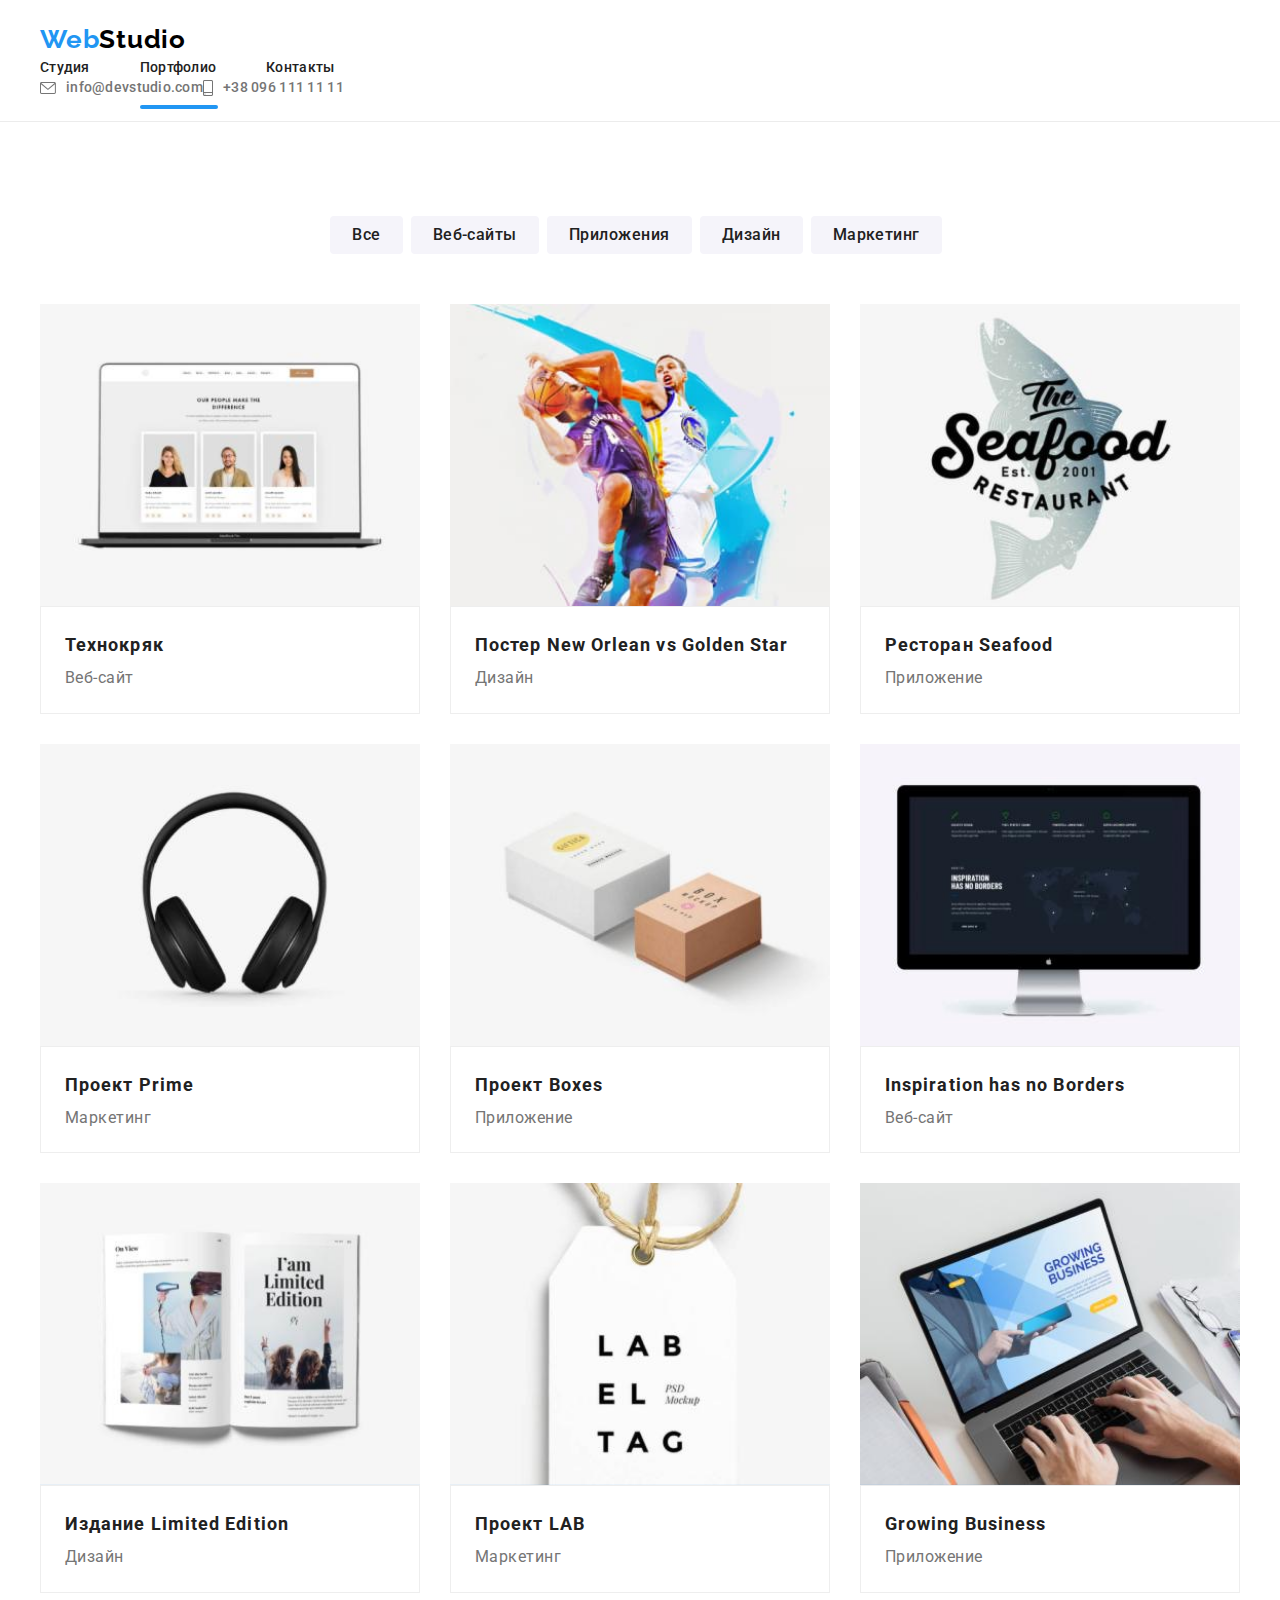
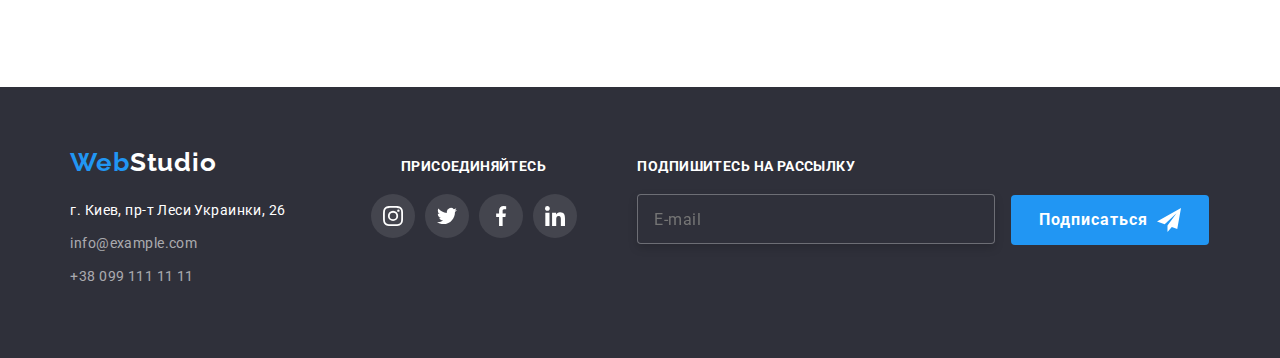
==== portfolio.html @ c69badcb "goit-markup-hw-08" ====
<!DOCTYPE html>
<html lang="ru">
  <head>
    <meta charset="UTF-8" />
    <meta http-equiv="X-UA-Compatible" content="IE=edge" />
    <meta name="viewport" content="width=device-width, initial-scale=1.0" />
    <title>Portfolio</title>
    <link rel="preconnect" href="https://fonts.gstatic.com" />
    <link
      href="https://fonts.googleapis.com/css2?family=Raleway:wght@700&family=Roboto:wght@400;500;700;900&display=swap"
      rel="stylesheet"
    />
    <link
      rel="stylesheet"
      href="https://cdnjs.cloudflare.com/ajax/libs/modern-normalize/1.0.0/modern-normalize.css"
    />
    <link rel="stylesheet" href="./css/main.min.css" />
  </head>

  <body>
    <header class="page-header">
      <div class="container">
        <a class="logo" href="./index.html">
          <span class="logo__up-left">Web</span
          ><span class="logo__up-right">Studio</span></a
        >

        <nav>
          <ul class="navigation">
            <li class="navigation__mode">
              <a class="navigation__link" href="./index.html">Студия</a>
            </li>
            <li class="navigation__mode">
              <a
                class="navigation__link navigation__portfolio"
                href="./portfolio.html"
                >Портфолио</a
              >
            </li>
            <li class="navigation__mode">
              <a class="navigation__link" href="">Контакты</a>
            </li>
          </ul>
        </nav>

        <ul class="contact">
          <li class="contact__email-up">
            <a class="contact__link-up" href="mailto:info@devstudio.com">
              <svg class="contact__email-icon">
                <use href="./images/symbol-defs.svg#email"></use>
              </svg>
              info@devstudio.com
            </a>
          </li>
          <li class="contact__tel-up">
            <a class="contact__link-up" href="tel:+380961111111"
              ><svg class="contact__smartphone-icon">
                <use href="./images/symbol-defs.svg#smartphone"></use>
              </svg>
              +38 096 111 11 11
            </a>
          </li>
        </ul>
      </div>
    </header>

    <main>
      <section class="portfolio">
        <div class="container">
          <h1 class="portfolio__invisible-title">Фильтры</h1>
          <ul class="portfolio__btn-list">
            <li>
              <button class="portfolio__cursor-btn" type="button">Все</button>
            </li>
            <li>
              <button class="portfolio__cursor-btn" type="button">
                Веб-сайты
              </button>
            </li>
            <li>
              <button class="portfolio__cursor-btn" type="button">
                Приложения
              </button>
            </li>
            <li>
              <button class="portfolio__cursor-btn" type="button">
                Дизайн
              </button>
            </li>
            <li>
              <button class="portfolio__cursor-btn" type="button">
                Маркетинг
              </button>
            </li>
          </ul>
          <h2 class="portfolio__invisible-title">Наши проекты</h2>
          <ul class="portfolio__projects-list">
            <li class="portfolio__card">
              <a class="portfolio__link" href="#">
                <div class="portfolio__overlay-card">
                  <img src="./images/img-8.jpg" alt="Веб-сайты" width="370" />
                  <div class="portfolio__text-overlay">
                    <p>
                      Технокряк это современная площадка распространения
                      коронавируса. Компании используют эту платформу для
                      цифрового шпионажа и атак на защищённые сервера
                      конкурентов.
                    </p>
                  </div>
                </div>
                <div class="portfolio__thumb-card">
                  <h4 class="portfolio__project-name">Технокряк</h4>
                  <p class="portfolio__project-type">Веб-сайт</p>
                </div>
              </a>
            </li>
            <li class="portfolio__card">
              <a class="portfolio__link" href="#">
                <div class="portfolio__overlay-card">
                  <img
                    src="./images/img-9.jpg"
                    alt="Постер New Orlean vs Golden Star"
                    width="370"
                  />
                  <div class="portfolio__text-overlay">
                    <p>
                      Технокряк это современная площадка распространения
                      коронавируса. Компании используют эту платформу для
                      цифрового шпионажа и атак на защищённые сервера
                      конкурентов.
                    </p>
                  </div>
                </div>
                <div class="portfolio__thumb-card">
                  <h4 class="portfolio__project-name">
                    Постер New Orlean vs Golden Star
                  </h4>
                  <p class="portfolio__project-type">Дизайн</p>
                </div>
              </a>
            </li>
            <li class="portfolio__card">
              <a class="portfolio__link" href="#">
                <div class="portfolio__overlay-card">
                  <img
                    src="./images/img-10.jpg"
                    alt="Логотип ресторана Seafood"
                    width="370"
                  />
                  <div class="portfolio__text-overlay">
                    <p>
                      Технокряк это современная площадка распространения
                      коронавируса. Компании используют эту платформу для
                      цифрового шпионажа и атак на защищённые сервера
                      конкурентов.
                    </p>
                  </div>
                </div>
                <div class="portfolio__thumb-card">
                  <h4 class="portfolio__project-name">Ресторан Seafood</h4>
                  <p class="portfolio__project-type">Приложение</p>
                </div>
              </a>
            </li>
            <li class="portfolio__card">
              <a class="portfolio__link" href="#">
                <div class="portfolio__overlay-card">
                  <img src="./images/img-11.jpg" alt="Наушники" width="370" />
                  <div class="portfolio__text-overlay">
                    <p>
                      Технокряк это современная площадка распространения
                      коронавируса. Компании используют эту платформу для
                      цифрового шпионажа и атак на защищённые сервера
                      конкурентов.
                    </p>
                  </div>
                </div>
                <div class="portfolio__thumb-card">
                  <h4 class="portfolio__project-name">Проект Prime</h4>
                  <p class="portfolio__project-type">Маркетинг</p>
                </div>
              </a>
            </li>
            <li class="portfolio__card">
              <a class="portfolio__link" href="#">
                <div class="portfolio__overlay-card">
                  <img src="./images/img-12.jpg" alt="Боксы" width="370" />
                  <div class="portfolio__text-overlay">
                    <p>
                      Технокряк это современная площадка распространения
                      коронавируса. Компании используют эту платформу для
                      цифрового шпионажа и атак на защищённые сервера
                      конкурентов.
                    </p>
                  </div>
                </div>
                <div class="portfolio__thumb-card">
                  <h4 class="portfolio__project-name">Проект Boxes</h4>
                  <p class="portfolio__project-type">Приложение</p>
                </div>
              </a>
            </li>
            <li class="portfolio__card">
              <a class="portfolio__link" href="#">
                <div class="portfolio__overlay-card">
                  <img src="./images/img-13.jpg" alt="Монитор" width="370" />
                  <div class="portfolio__text-overlay">
                    <p>
                      Технокряк это современная площадка распространения
                      коронавируса. Компании используют эту платформу для
                      цифрового шпионажа и атак на защищённые сервера
                      конкурентов.
                    </p>
                  </div>
                </div>
                <div class="portfolio__thumb-card">
                  <h4 class="portfolio__project-name">
                    Inspiration has no Borders
                  </h4>
                  <p class="portfolio__project-type">Веб-сайт</p>
                </div>
              </a>
            </li>
            <li class="portfolio__card">
              <a class="portfolio__link" href="#">
                <div class="portfolio__overlay-card">
                  <img src="./images/img-14.jpg" alt="Книга" width="370" />
                  <div class="portfolio__text-overlay">
                    <p>
                      Технокряк это современная площадка распространения
                      коронавируса. Компании используют эту платформу для
                      цифрового шпионажа и атак на защищённые сервера
                      конкурентов.
                    </p>
                  </div>
                </div>
                <div class="portfolio__thumb-card">
                  <h4 class="portfolio__project-name">
                    Издание Limited Edition
                  </h4>
                  <p class="portfolio__project-type">Дизайн</p>
                </div>
              </a>
            </li>
            <li class="portfolio__card">
              <a class="portfolio__link" href="#">
                <div class="portfolio__overlay-card">
                  <img src="./images/img-15.jpg" alt="Бирка" width="370" />
                  <div class="portfolio__text-overlay">
                    <p>
                      Технокряк это современная площадка распространения
                      коронавируса. Компании используют эту платформу для
                      цифрового шпионажа и атак на защищённые сервера
                      конкурентов.
                    </p>
                  </div>
                </div>
                <div class="portfolio__thumb-card">
                  <h4 class="portfolio__project-name">Проект LAB</h4>
                  <p class="portfolio__project-type">Маркетинг</p>
                </div>
              </a>
            </li>
            <li class="portfolio__card">
              <a class="portfolio__link" href="#">
                <div class="portfolio__overlay-card">
                  <img src="./images/img-16.jpg" alt="Ноутбук" width="370" />
                  <div class="portfolio__text-overlay">
                    <p>
                      Технокряк это современная площадка распространения
                      коронавируса. Компании используют эту платформу для
                      цифрового шпионажа и атак на защищённые сервера
                      конкурентов.
                    </p>
                  </div>
                </div>
                <div class="portfolio__thumb-card">
                  <h4 class="portfolio__project-name">Growing Business</h4>
                  <p class="portfolio__project-type">Приложение</p>
                </div>
              </a>
            </li>
          </ul>
        </div>
      </section>
    </main>

    <footer class="footer">
      <div class="container footer__container">
        <div class="footer-box">
          <a class="logo" href="./index.html"
            ><span class="logo__down-left">Web</span
            ><span class="logo__down-right">Studio</span></a
          >
          <address class="address">
            <a
              class="address__link"
              href="#"
              target="_blank"
              rel="noopener noreferer"
              >г. Киев, пр-т Леси Украинки, 26</a
            >
            <ul class="contact-footer">
              <li class="contact-footer__mode">
                <a class="contact-footer__link" href="mailto:info@example.com"
                  >info@example.com</a
                >
              </li>
              <li class="contact-footer__mode">
                <a class="contact-footer__link" href="tel:+380991111111"
                  >+38 099 111 11 11</a
                >
              </li>
            </ul>
          </address>
        </div>

        <div class="footer-social-block">
          <h3 class="footer-title">Присоединяйтесь</h3>
          <ul class="footer-social__list">
            <li class="footer-social__item">
              <a class="footer-social__link" href="#">
                <svg class="footer-social__icon" width="20" height="20">
                  <use href="./images/symbol-defs.svg#instagram"></use>
                </svg>
              </a>
            </li>
            <li class="footer-social__item">
              <a class="footer-social__link" href="#">
                <svg class="footer-social__icon" width="20" height="20">
                  <use href="./images/symbol-defs.svg#twitter"></use>
                </svg>
              </a>
            </li>
            <li class="footer-social__item">
              <a class="footer-social__link" href="#"
                ><svg class="footer-social__icon" width="20" height="20">
                  <use href="./images/symbol-defs.svg#facebook"></use>
                </svg>
              </a>
            </li>
            <li class="footer-social__item">
              <a class="footer-social__link" href="#"
                ><svg class="footer-social__icon" width="20" height="20">
                  <use href="./images/symbol-defs.svg#linkedin"></use>
                </svg>
              </a>
            </li>
          </ul>
        </div>

        <div class="footer-subscribe">
          <h3 class="footer-subscribe__title">Подпишитесь на рассылку</h3>
          <form class="footer-subscribe__form">
            <div class="footer-subscribe__box">
              <label for="mail">
                <input
                  class="footer-subscribe__input"
                  type="email"
                  name="mail"
                  id="mail"
                  placeholder="E-mail"
                  pattern="([A-z0-9_.-]{1,})@([A-z0-9_.-]{1,}).([A-z]{2,8})"
                  required
                  autocomplete="off"
                />
              </label>
              <button class="footer-btn-scb" type="submit">
                Подписаться
                <svg class="footer-icon-send" width="24" height="24">
                  <use href="./images/symbol-defs.svg#icon-send"></use>
                </svg>
              </button>
            </div>
          </form>
        </div>
      </div>
    </footer>

    <script src="./js/mobile-menu.js"></script>
  </body>
</html>
---- css/main.min.css ----
:root{--text-color-white: #ffffff;--main-text-color: #757575;--title-color: #212121;--accent-color: #2196f3;--logo-color: #000000;--btn-hover-color: #188ce8;--dark-bg-color: #2f303a;--light-bg-color: #f5f4fa;--modal-win-bg: rgba(0, 0, 0, 0.2);--modal-win-bg-cl: #ffffff;--main-font: "Roboto", sans-serif;--logo-font: "Raleway", sans-serif;--btn-sh-duration: 250ms;--btn-sh-function: cubic-bezier(0.4, 0, 0.2, 1);--modal-win-box-shadow: 0px 1px 3px rgba(0, 0, 0, 0.12),
    0px 1px 1px rgba(0, 0, 0, 0.14), 0px 2px 1px rgba(0, 0, 0, 0.2)}*,*::before,*::after{margin:0;padding:0}ul{list-style:none}a{text-decoration:none}img{display:block;width:100%;height:auto}body{font-family:var(--main-font);font-size:14px;line-height:1.71;letter-spacing:0.03em;color:var(--main-text-color)}.link{font-family:var(--main-font);font-weight:500;font-size:14px;line-height:1.14;letter-spacing:0.02em;color:var(--title-color);padding:32px 0;transition:var(--btn-sh-duration) var(--btn-sh-function)}.container{width:100%;padding-left:15px;padding-right:15px}@media screen and (min-width: 480px){.container{max-width:480px;margin-left:auto;margin-right:auto}}@media screen and (min-width: 768px){.container{max-width:768px;padding-left:15px;padding-right:15px}}@media screen and (min-width: 1200px){.container{max-width:1200px;padding-left:0;padding-right:0}}.page-header{padding:24px 0px 25px 0px;border-bottom:1px solid #ececec;position:relative;overflow:hidden}.page-header__container{display:flex;align-items:center}@media screen and (max-width: 1199.98px){.page-header__container{justify-content:space-between}}.mobile-menu{position:absolute;top:0;right:0;width:100%;height:100%;background-color:var(--modal-win-bg-cl);transform:translateX(100%);transition:transform var(--btn-sh-duration) var(--btn-sh-function)}@media screen and (min-width: 768px){.mobile-menu{display:none}}.mobile-menu.is-open{position:fixed;transform:translateX(0);transition:transform var(--btn-sh-duration) var(--btn-sh-function)}.logo{font-family:var(--logo-font);font-weight:bold;font-size:26px;line-height:1.19;letter-spacing:0.03em;text-decoration:none}@media screen and (min-width: 1200px){.logo{margin-right:93px}}.logo__up-left,.logo__down-left{color:var(--accent-color)}.logo__up-right{color:var(--logo-color)}.logo__down-right{color:var(--text-color-white)}.navigation{display:flex}.page__nav{display:none}@media screen and (min-width: 768px){.page__nav{display:block}}.navigation__link{font-family:var(--main-font);font-weight:500;font-size:14px;line-height:1.14;letter-spacing:0.02em;color:var(--title-color);padding:32px 0;transition:var(--btn-sh-duration) var(--btn-sh-function)}.navigation__link:hover,.navigation__link:focus{color:var(--accent-color)}.navigation__mode:not(:last-child){margin-right:50px}.navigation__sdudio::after{content:"";display:block;position:absolute;width:48px;height:4px;background:#2196f3;border-radius:2px;margin-top:25px;transition:var(--btn-sh-duration) var(--btn-sh-function)}.navigation__sdudio::after:hover::after,.navigation__sdudio::after:focus::after{opacity:0}.navigation__portfolio::after{content:"";display:block;position:absolute;width:78px;height:4px;background:#2196f3;border-radius:2px;margin-top:25px;transition:var(--btn-sh-duration) var(--btn-sh-function)}.navigation__portfolio::after:hover::after,.navigation__portfolio::after:focus::after{opacity:0}.navigation-mobil__btn{right:23px;top:22px;padding:0;background-color:transparent;border:none;cursor:pointer}@media screen and (min-width: 768px){.navigation-mobil__btn{display:none}}.mobile-menu__close-btn{position:absolute;right:23px;top:22px;padding:0;background-color:transparent;border:none;cursor:pointer}@media screen and (min-width: 768px){.mobile-menu__close-btn{display:none}}.contact{display:none}@media screen and (min-width: 768px){.contact{display:block}}@media screen and (min-width: 1200px){.contact{display:flex;margin-left:auto}}.contact__email-icon{width:16px;height:12px;fill:currentColor;margin-right:10px}.contact__smartphone-icon{width:10px;height:16px;fill:currentColor;margin-right:10px}@media screen and (min-width: 768px) and (max-width: 1199.98px){.contact__item-up:not(:last-child){margin-bottom:10px}}@media screen and (min-width: 1200px){.contact__item-up:not(:last-child){margin-right:30px}}.contact__link-up{display:flex;align-items:center}.contact__link-up{font-family:var(--main-font);font-weight:500;font-size:14px;line-height:1.14;letter-spacing:0.02em;color:var(--main-text);transition:var(--btn-sh-duration) var(--btn-sh-function)}.contact__link-up:hover,.contact__link-up:focus{color:var(--accent-color)}.address{font-style:normal;margin-top:20px}.address__link{font-family:var(--main-font);font-size:14px;line-height:1.71x;letter-spacing:0.03em;color:var(--text-color-white);transition:var(--btn-sh-duration) var(--btn-sh-function)}.address__link:hover,.address__link:focus{color:var(--accent-color)}.footer{padding-top:60px;padding-bottom:60px;background-color:var(--dark-bg-color)}@media screen and (max-width: 1199.98px){.footer-box{text-align:center}}@media screen and (max-width: 767.98px){.footer-box{margin-bottom:60px}}@media screen and (min-width: 768px){.footer__container{display:flex;flex-wrap:wrap;justify-content:space-around;align-items:baseline}}.contact-footer__mode{margin-top:9px}.contact-footer__link{font-family:var(--main-font);font-size:14px;line-height:1.71;letter-spacing:0.03em;color:rgba(255,255,255,0.6);margin-top:9px;transition:var(--btn-sh-duration) var(--btn-sh-function)}.contact-footer__link:hover,.contact-footer__link:focus{color:var(--accent-color)}.footer-title{font-weight:bold;font-size:14px;line-height:16px;letter-spacing:0.03em;text-transform:uppercase;color:var(--text-color-white);margin-bottom:20px}.footer-social__list{display:flex;justify-content:center}.footer-social__link{width:44px;height:44px;border-radius:50%;background-color:rgba(255,255,255,0.1);display:flex;align-items:center;justify-content:center;transition:var(--btn-sh-duration) var(--btn-sh-function)}.footer-social__link:hover,.footer-social__link:focus{background-color:var(--accent-color)}.footer-social__item:not(:last-child){margin-right:10px}.footer-social__icon{fill:currentColor;color:var(--text-color-white)}.footer-social-block{text-align:center;margin-bottom:60px}@media screen and (min-width: 767.98px){.footer-social-block{margin-bottom:60px}}.footer-subscribe__title{font-weight:bold;font-size:14px;line-height:16px;letter-spacing:0.03em;text-transform:uppercase;color:var(--text-color-white);margin-bottom:20px}.footer-subscribe__input{width:100%;height:50px;border:1px solid rgba(255,255,255,0.3);box-sizing:border-box;filter:drop-shadow(0px 4px 4px rgba(0,0,0,0.15));border-radius:4px;font-weight:normal;font-size:16px;line-height:1.25x;letter-spacing:0.03em;color:rgba(255,255,255,0.6);padding:15px 16px;background-color:#2f303a;transition:border var(--btn-sh-duration) var(--btn-sh-function)}.footer-subscribe__input:hover,.footer-subscribe__input:focus{border:1px solid var(--accent-color);cursor:pointer;outline:none}@media screen and (min-width: 768px){.footer-subscribe__input{width:450px;height:50px}}@media screen and (min-width: 1200px){.footer-subscribe__input{width:358px;height:50px;margin-right:12px}}.footer-btn-scb{font-weight:bold;font-size:16px;line-height:1.87;letter-spacing:0.06em;color:var(--text-color-white);display:inline-flex;align-items:center;padding:10px 28px;border:none;border-radius:4px;background-color:var(--accent-color);cursor:pointer;transition:background-color var(--btn-sh-duration) var(--btn-sh-function)}.footer-btn-scb:hover,.footer-btn-scb:focus{background-color:var(--btn-hover-color)}@media screen and (max-width: 1199.98px){.footer-btn-scb{margin-top:20px}}.footer-icon-send{margin-left:10px;width:24px;height:24px}@media screen and (max-width: 1199.98px){.footer-subscribe{text-align:center}}@media screen and (min-width: 767.98px) and (max-width: 1199.98px){.footer-subscribe{margin-top:60px}}@media screen and (min-width: 768px) and (max-width: 1199.98px){.footer-subscribe__box{width:360px;display:flex;flex-wrap:wrap;justify-content:center}}.backdrop{position:fixed;top:0;left:0;width:100%;height:1024px;background:rgba(0,0,0,0.2);opacity:1;transition:var(--btn-sh-duration) var(--btn-sh-function)}.is-hidden{opacity:0;visibility:hidden;pointer-events:none;transition:opacity var(--btn-sh-duration) var(--btn-sh-function),visibility var(--btn-sh-duration) var(--btn-sh-function)}.backdrop.is-hidden .modal{transform:translate(-50%, -50%) scale(0);transition:var(--btn-sh-duration) var(--btn-sh-function)}.modal{position:absolute;top:50%;left:50%;transform:translate(-50%, -50%);width:528px;background-color:var(--modal-win-bg-cl);box-shadow:var(--modal-win-box-shadow);border-radius:4px;transform:translate(-50%, -50%) scale(1);transition:var(--btn-sh-duration) var(--btn-sh-function);padding:40px 40px}.modal__btn-close{display:flex;justify-content:center;align-items:center;width:30px;height:30px;border:1px solid rgba(0,0,0,0.1);background:var(--modal-win-bg-cl);border-radius:50%;position:absolute;top:6px;right:6px}.modal__btn-close:hover,.modal__btn-close:focus,.modal__btn-close:active{cursor:pointer}.modal__close-icon{width:18px;height:18px;fill:#000;transition:fill var(--btn-sh-duration) var(--btn-sh-function)}.modal__btn-close:hover .modal__close-icon,.modal__btn-close:focus .modal__close-icon{fill:var(--accent-color)}.modal__title{color:#212121;font-weight:bold;font-size:20px;line-height:1.5;text-align:center;margin-bottom:12px}.modal-form{display:flex;flex-direction:column}.modal-form__element{display:flex;flex-direction:column;justify-content:center}.modal-form__element:hover input,.modal-form__element:focus input{outline:none;cursor:pointer;border:1px solid var(--accent-color);border-radius:4px}.modal-form__element:hover .modal-form__icon,.modal-form__element:focus-within .modal-form__icon{cursor:pointer;fill:var(--accent-color)}.modal-form__margin{margin-bottom:10px}.modal-form__label{font-size:12px;line-height:1.17;letter-spacing:0.01em;color:#757575;margin-bottom:4px}.modal-form__input-text{color:#000;font-size:14px;line-height:1.17px;letter-spacing:0.01em}.modal-form__name-block{position:relative}.modal-form__icon{position:absolute;width:18px;height:18px;margin-left:15px;fill:#212121;transition:fill var(--btn-sh-duration) var(--btn-sh-function)}.modal-form__padding-svg{padding:12px 0 12px 42px}.modal-form__input-border{border:1px solid rgba(33,33,33,0.2);border-radius:4px;transition:border var(--btn-sh-duration) var(--btn-sh-function)}.modal-form__input-height{height:40px}.modal-form__textarea{border:1px solid rgba(33,33,33,0.2);resize:none;height:120px;padding:12px 16px;font-size:12px;line-height:1.67;letter-spacing:0.01em;border-radius:4px;transition:border var(--btn-sh-duration) var(--btn-sh-function)}.modal-form__textarea::placeholder{color:rgba(117,117,117,0.5)}.modal-form__margin-comment{margin-bottom:20px}.modal-form__checkbox{display:inline-flex;align-items:center;margin-left:auto;margin-right:auto;margin-bottom:30px}.modal-form__checkbox-label{display:flex;align-items:center;font-size:14px;line-height:24px;color:var(--main-text-color)}.modal-form__checkbox-label::before{content:"";display:inline-block;width:16px;height:15px;margin-right:7px;border:2px solid #212121}.modal-form__checkbox-label:hover,.modal-form__checkbox-label:focus{cursor:pointer}.modal-form__visually-hidden{position:absolute;visibility:hidden}.modal-form__check-box-condition:checked+.modal-form__checkbox-label::before{background-image:url(../images/icon-check.svg);background-color:var(--accent-color);background-repeat:no-repeat;background-position:center;background-size:contain;border:2px solid rgba(33,33,33,0);background-origin:border-box;border-radius:2px}.modal-form__policy{color:var(--accent-color);text-decoration-line:underline}.modal-form__input-point:hover,.modal-form__input-point:focus{outline:none;cursor:pointer;border:1px solid var(--accent-color);border-radius:4px}.modal-form__button-send{background-color:var(--accent-color);color:var(--text-color-white);font-size:16px;line-height:1.88;text-align:center;letter-spacing:0.06em;border:none;margin-left:auto;margin-right:auto;cursor:pointer;padding:10px 56px;border-radius:4px;box-shadow:0px 4px 4px rgba(0,0,0,0.15);transition:background-color var(--btn-sh-duration) var(--btn-sh-function)}.modal-form__button-send:hover,.modal-form__button-send:focus{background-color:var(--btn-hover-color)}.hero{background-color:#c4c4c4;background-image:linear-gradient(to top, rgba(47,48,58,0.4), rgba(47,48,58,0.4)),url(../images/img-hero.jpg);background-size:480px 400px;margin-left:auto;margin-right:auto;padding-top:118px;padding-bottom:118px}@media screen and (min-width: 768px){.hero{display:flex;justify-content:center;align-items:center;background-size:768px 400px;margin-left:auto;margin-right:auto;padding-top:118px;padding-bottom:118px}}@media screen and (min-width: 1200px){.hero{display:flex;justify-content:center;align-items:center;max-width:1600px;background-size:1600px 600px;margin-left:auto;margin-right:auto;padding-top:200px;padding-bottom:200px}}.hero__title{font-family:var(--main-font);font-weight:900;font-size:26px;max-width:360px;line-height:1.62;text-align:center;letter-spacing:0.06em;text-transform:uppercase;color:var(--text-color-white);margin:auto}@media screen and (min-width: 1200px){.hero__title{font-size:44px;max-width:696px;line-height:1.36}}.hero__btn{display:flex;font-family:var(--main-font);font-weight:bold;font-size:16px;line-height:1.87;letter-spacing:0.06em;text-align:center;align-items:center;cursor:pointer;background:var(--accent-color);color:var(--text-color-white);border:none;border-radius:4px;margin:auto;padding:10px 32px;margin-top:30px;transition:var(--btn-sh-duration) var(--btn-sh-function)}.hero__btn:hover,.hero__btn:focus{background-color:var(--btn-hover-color)}@media screen and (max-width: 1199.98px){.advantages{padding:60px 0}}@media screen and (min-width: 1200px){.advantages{margin:94px 0px 0px 0px}}.advantages__list{margin:-15px;margin:auto}@media screen and (min-width: 768px){.advantages__list{display:flex;flex-wrap:wrap;justify-content:center;margin:-15px}}.item{text-align:center}@media screen and (max-width: 767.98px){.item:not(:last-child){margin-bottom:30px}}@media screen and (min-width: 768px) and (max-width: 1199.98px){.item{flex-basis:calc((100% - 2 * 30px) / 2);width:354px;margin:15px}}@media screen and (min-width: 1200px){.item{flex-basis:calc((100% - 4 * 30px) / 4);width:270px}.item:not(:last-child){margin-right:30px}}.advantages__icon{display:flex;align-items:center;justify-content:center;height:120px;background-color:var(--light-bg-color);border-radius:4px;margin-bottom:30px}.advantages__title{font-family:var(--main-font);font-weight:bold;font-size:14px;line-height:1.14;letter-spacing:0.03em;text-transform:uppercase;color:var(--title-color);margin-bottom:10px}@media screen and (max-width: 767.98px){.advantages__title{text-align:center}}@media screen and (min-width: 768px){.advantages__title{text-align:left}}.advantages__text{font-family:var(--main-font);font-size:14px;line-height:1.71;letter-spacing:0.03em;color:var(--main-text-color);text-align:left}@media screen and (max-width: 1199.98px){.experience{display:none}}@media screen and (min-width: 1200px){.experience{margin:94px 0}}.experience__title{font-family:var(--main-font);font-weight:bold;font-size:36px;line-height:1.16;text-align:center;letter-spacing:0.03em;color:var(--title-color);margin-bottom:50px}.experience__list{display:flex;margin-left:auto;justify-content:center;flex-wrap:wrap}.experience__item{margin-bottom:0}.experience__item:not(:first-child){margin-left:0}.experience__item:not(:last-child){margin-right:30px}.experience__thumb{position:relative}.experience__name{position:absolute;display:flex;align-items:center;justify-content:center;bottom:0;font-weight:bold;font-size:14px;line-height:1.14;text-align:center;letter-spacing:0.03em;text-transform:uppercase;color:var(--text-color-white);background:rgba(47,48,58,0.8);width:370px;height:70px}.team__box{margin:-15px}@media screen and (min-width: 768px){.team__box{display:flex;flex-wrap:wrap}}.team{background-color:var(--light-bg-color);padding-top:94px;padding-bottom:94px}.team__title{font-family:var(--main-font);font-weight:bold;font-size:36px;line-height:1.16;text-align:center;letter-spacing:0.03em;color:var(--title-color);margin-bottom:50px}.team__card{text-align:center;margin:15px}@media screen and (min-width: 480px) and (max-width: 767.98px){.team__card:not(:last-child){margin-bottom:30px}}@media screen and (min-width: 768px) and (max-width: 1199.98px){.team__card{flex-basis:calc((100% - 2 * 30px) / 2);margin:15px}}@media screen and (min-width: 1200px){.team__card{flex-basis:calc((100% - 4 * 30px) / 4);margin:15px}}.team__name{font-family:var(--main-font);font-weight:500;font-size:16px;line-height:1.18;text-align:center;letter-spacing:0.03em;color:var(--title-color);margin-bottom:10px}.team__job{font-family:var(--main-font);font-size:16px;line-height:1.18;text-align:center;letter-spacing:0.03em;color:var(--main-text-color);margin-bottom:16px}.team__thumb{padding:30px 0px 30px 0px;background-color:var(--modal-win-bg-cl);border-radius:0 0 4px 4px;box-shadow:var(--modal-win-box-shadow)}.team__social{display:flex;align-items:center;justify-content:center}.team-social__list{display:flex}.team-social__link{width:44px;height:44px;border-radius:50%;color:#afb1b8;display:flex;align-items:center;justify-content:center;transition:var(--btn-sh-duration) var(--btn-sh-function)}.team-social__link:hover,.team-social__link:focus{background-color:var(--accent-color);color:var(--text-color-white)}.team-social__item:not(:last-child){margin-right:10px}.team-social__icon{fill:currentColor}.clients{padding:94px 0px}.clients__title{font-family:var(--main-font);font-weight:bold;font-size:36px;line-height:1.16;text-align:center;letter-spacing:0.03em;color:var(--title-color);margin-bottom:50px}.client__icon-size{fill:currentColor}.clients__list{display:flex;flex-wrap:wrap;justify-content:center}.clients__item{width:170px}.clients__list .clients__item:not(:first-child){margin-left:0px}.clients__list .clients__item:not(:last-child){margin-right:30px}.clients__link{display:flex;align-items:center;justify-content:center;width:100%;height:92px;border-radius:4px;border:1px solid #afb1b8;color:#afb1b8;transition:var(--btn-sh-duration) var(--btn-sh-function)}.clients__link:hover,.clients__link:focus{color:var(--accent-color);border-color:var(--accent-color)}.portfolio{padding:94px 0}.portfolio__invisible-title{display:none}.portfolio__btn-list{display:flex;margin-left:auto;justify-content:center;flex-wrap:wrap;margin-bottom:50px}.portfolio__cursor-btn{display:flex;font-family:var(--main-font);font-weight:500;font-size:16px;line-height:1.62;letter-spacing:0.03em;color:var(--title-color);cursor:pointer;border:none;border-radius:4px;margin:auto;padding:6px 22px;margin-right:8px;background:#f5f4fa;transition:var(--btn-sh-duration) var(--btn-sh-function)}.portfolio__cursor-btn:hover,.portfolio__cursor-btn:focus{background:var(--accent-color);color:var(--text-color-white);box-shadow:0px 3px 1px rgba(0,0,0,0.1),0px 1px 2px rgba(0,0,0,0.08),0px 2px 2px rgba(0,0,0,0.12)}.portfolio__projects-list{display:flex;flex-wrap:wrap;margin:-15px}.portfolio__card{flex-basis:calc(100% / 3 - 30px);margin:15px}.portfolio__project-name{font-family:var(--main-font);font-weight:bold;font-size:18px;line-height:2;letter-spacing:0.06em;color:var(--title-color)}.portfolio__project-type{font-family:var(--main-font);font-size:16px;line-height:1.87;letter-spacing:0.03em;color:var(--main-text-color)}.portfolio__link{display:block}.portfolio__link:hover,.portfolio__link:focus{box-shadow:var(--modal-win-box-shadow)}.portfolio__overlay-card{overflow:hidden;position:relative}.portfolio__text-overlay{position:absolute;top:0;left:0;width:100%;height:100%;font-weight:normal;font-size:18px;line-height:1.56;letter-spacing:0.03em;color:var(--text-color-white);background:rgba(33,150,243,0.9);transform:translateY(100%);transition:var(--btn-sh-duration) var(--btn-sh-function);overflow:hidden;padding:63px 24px}.portfolio__link:hover .portfolio__text-overlay{transform:translateY(0)}.portfolio__thumb-card{background:var(--modal-win-bg-cl);border:1px solid #eeeeee;padding:20px 24px}
/*# sourceMappingURL=main.min.css.map */
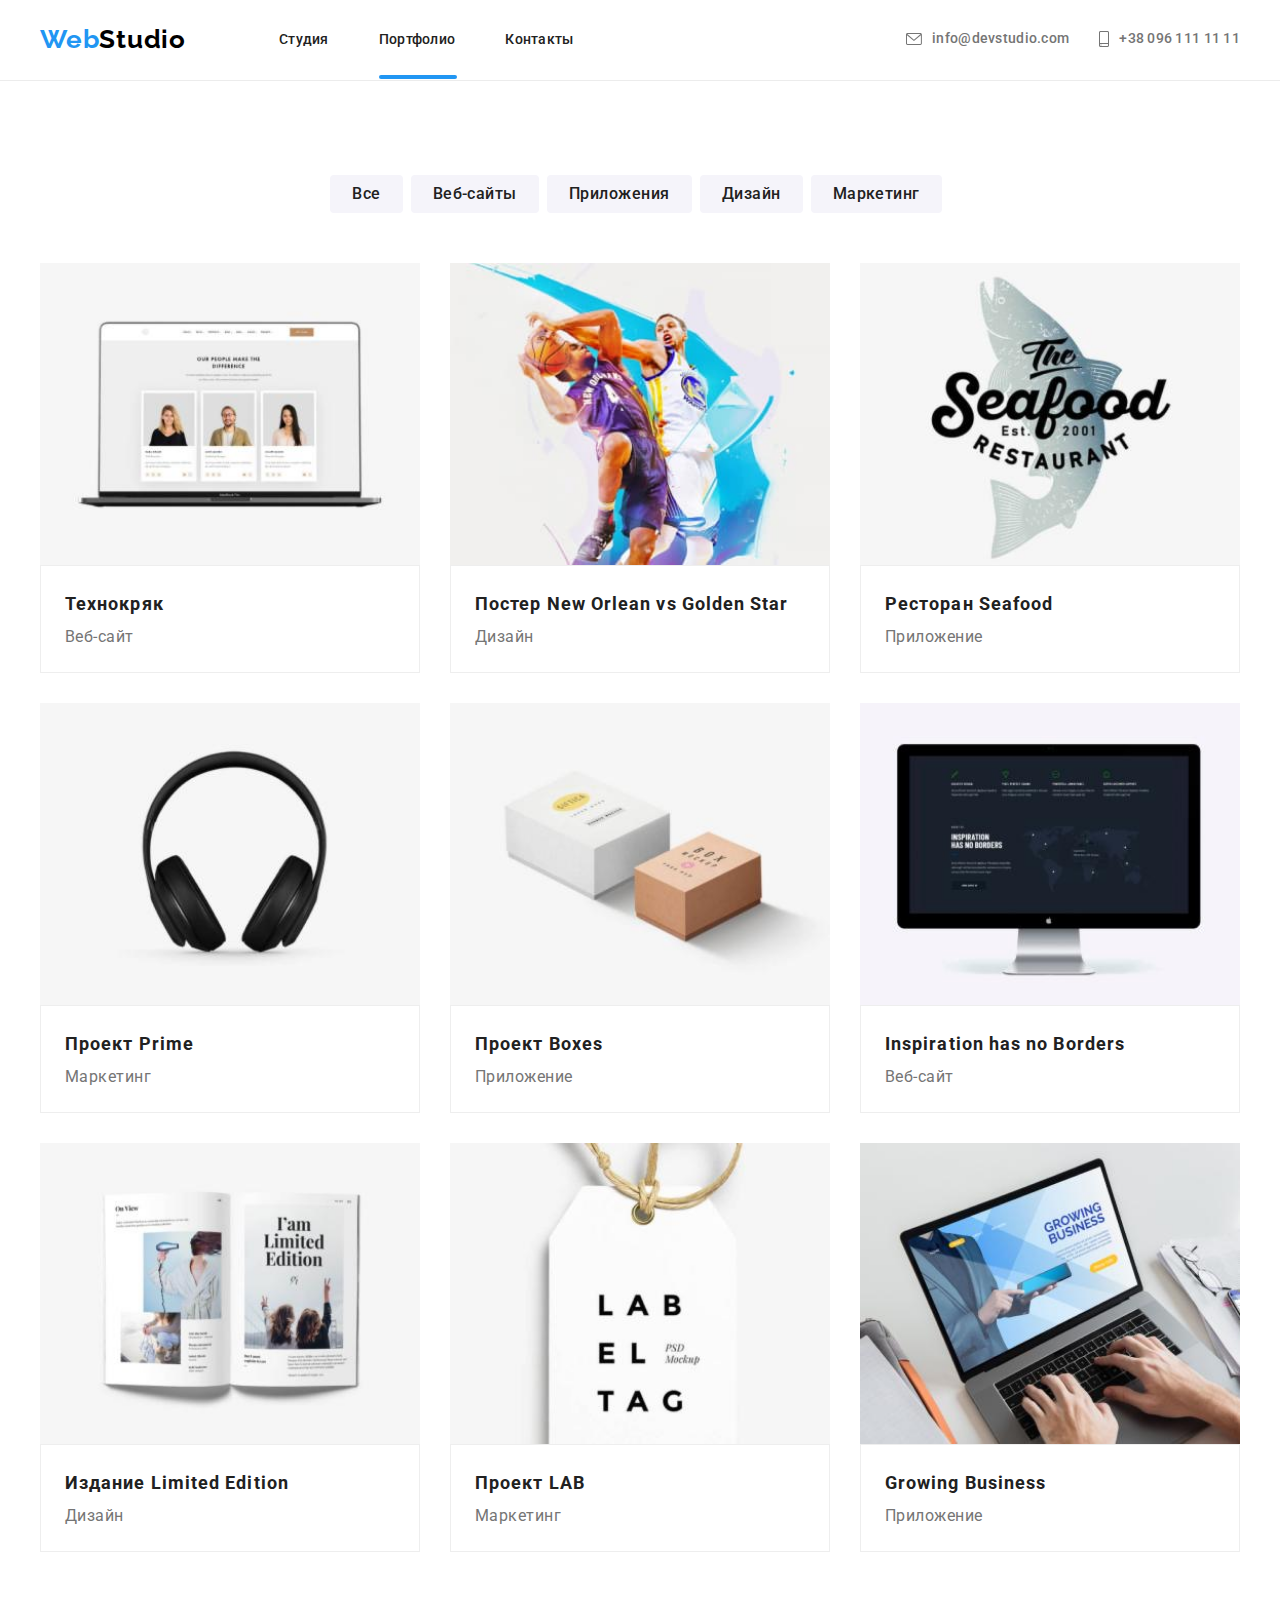
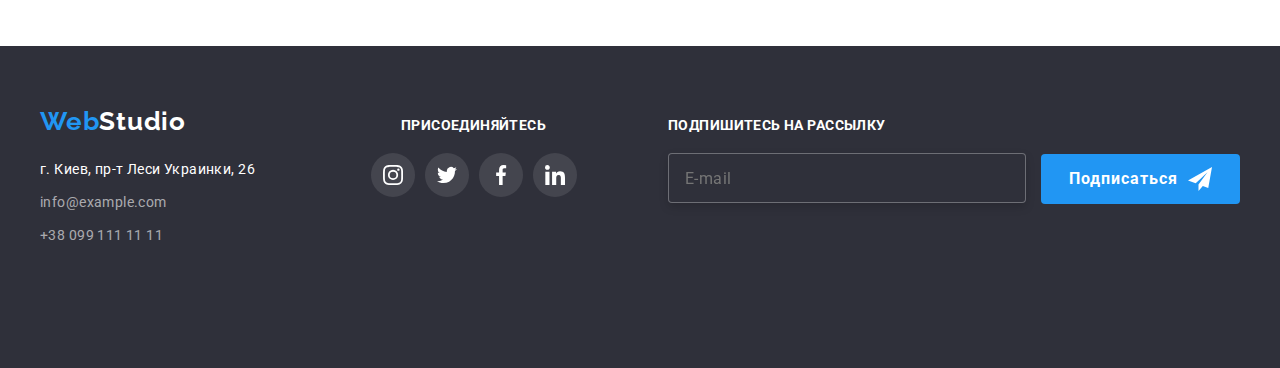
==== commit e2007f91: "goit-markup-hw-08" ====
--- a/portfolio.html
+++ b/portfolio.html
@@ -19,13 +19,13 @@
 
   <body>
     <header class="page-header">
-      <div class="container">
+      <div class="container page-header__container">
         <a class="logo" href="./index.html">
           <span class="logo__up-left">Web</span
           ><span class="logo__up-right">Studio</span></a
         >
 
-        <nav>
+        <nav class="page__nav">
           <ul class="navigation">
             <li class="navigation__mode">
               <a class="navigation__link" href="./index.html">Студия</a>
@@ -44,7 +44,7 @@
         </nav>
 
         <ul class="contact">
-          <li class="contact__email-up">
+          <li class="contact__item-up">
             <a class="contact__link-up" href="mailto:info@devstudio.com">
               <svg class="contact__email-icon">
                 <use href="./images/symbol-defs.svg#email"></use>
@@ -52,13 +52,75 @@
               info@devstudio.com
             </a>
           </li>
-          <li class="contact__tel-up">
+          <li class="contact__item-up">
             <a class="contact__link-up" href="tel:+380961111111"
               ><svg class="contact__smartphone-icon">
                 <use href="./images/symbol-defs.svg#smartphone"></use>
               </svg>
               +38 096 111 11 11
             </a>
+          </li>
+        </ul>
+        <button class="navigation-mobil__btn" data-menu-button>
+          <svg width="24" height="16">
+            <use href="./images/svg-sprite.svg#menu"></use>
+          </svg>
+        </button>
+      </div>
+      <div class="mobile-menu" data-menu>
+        <button type="button" class="mobile-menu__close-btn" data-menu-close>
+          <svg class="mobile-menu__icon-cross" width="20" height="20">
+            <use href="./images/symbol-defs.svg#cross"></use>
+          </svg>
+        </button>
+        <ul class="mobile-menu__nav list">
+          <li class="mobile-menu__item">
+            <a href="./index.html" class="mobile-menu__link link active-page"
+              >Студия</a
+            >
+          </li>
+          <li class="mobile-menu__item">
+            <a href="./portfolio.html" class="mobile-menu__link link"
+              >Портфолио</a
+            >
+          </li>
+          <li class="mobile-menu__item">
+            <a href="" class="mobile-menu__link link">Контакты</a>
+          </li>
+        </ul>
+
+        <ul class="mobile-menu__contacts list">
+          <li class="mobile-menu__item">
+            <a
+              href="tel:+380961111111"
+              class="
+                mobile-menu__link-contact mobile-menu__link-contact--bigger
+                link
+              "
+              >+38 096 111 11 11</a
+            >
+          </li>
+          <li class="mobile-menu__item">
+            <a
+              href="mailto:info@devstudio.com"
+              class="mobile-menu__link-contact link"
+              >info@devstudio.com</a
+            >
+          </li>
+        </ul>
+
+        <ul class="mobile-menu__social list">
+          <li class="mobile-menu__item-soc">
+            <a href="" class="mobile-menu__social-link link">Instagram</a>
+          </li>
+          <li class="mobile-menu__item-soc">
+            <a href="" class="mobile-menu__social-link link">Twitter</a>
+          </li>
+          <li class="mobile-menu__item-soc">
+            <a href="" class="mobile-menu__social-link link">Facebook</a>
+          </li>
+          <li class="mobile-menu__item-soc">
+            <a href="" class="mobile-menu__social-link link">LinkedIn</a>
           </li>
         </ul>
       </div>
--- a/css/main.min.css
+++ b/css/main.min.css
@@ -1,3 +1,3 @@
 :root{--text-color-white: #ffffff;--main-text-color: #757575;--title-color: #212121;--accent-color: #2196f3;--logo-color: #000000;--btn-hover-color: #188ce8;--dark-bg-color: #2f303a;--light-bg-color: #f5f4fa;--modal-win-bg: rgba(0, 0, 0, 0.2);--modal-win-bg-cl: #ffffff;--main-font: "Roboto", sans-serif;--logo-font: "Raleway", sans-serif;--btn-sh-duration: 250ms;--btn-sh-function: cubic-bezier(0.4, 0, 0.2, 1);--modal-win-box-shadow: 0px 1px 3px rgba(0, 0, 0, 0.12),
-    0px 1px 1px rgba(0, 0, 0, 0.14), 0px 2px 1px rgba(0, 0, 0, 0.2)}*,*::before,*::after{margin:0;padding:0}ul{list-style:none}a{text-decoration:none}img{display:block;width:100%;height:auto}body{font-family:var(--main-font);font-size:14px;line-height:1.71;letter-spacing:0.03em;color:var(--main-text-color)}.link{font-family:var(--main-font);font-weight:500;font-size:14px;line-height:1.14;letter-spacing:0.02em;color:var(--title-color);padding:32px 0;transition:var(--btn-sh-duration) var(--btn-sh-function)}.container{width:100%;padding-left:15px;padding-right:15px}@media screen and (min-width: 480px){.container{max-width:480px;margin-left:auto;margin-right:auto}}@media screen and (min-width: 768px){.container{max-width:768px;padding-left:15px;padding-right:15px}}@media screen and (min-width: 1200px){.container{max-width:1200px;padding-left:0;padding-right:0}}.page-header{padding:24px 0px 25px 0px;border-bottom:1px solid #ececec;position:relative;overflow:hidden}.page-header__container{display:flex;align-items:center}@media screen and (max-width: 1199.98px){.page-header__container{justify-content:space-between}}.mobile-menu{position:absolute;top:0;right:0;width:100%;height:100%;background-color:var(--modal-win-bg-cl);transform:translateX(100%);transition:transform var(--btn-sh-duration) var(--btn-sh-function)}@media screen and (min-width: 768px){.mobile-menu{display:none}}.mobile-menu.is-open{position:fixed;transform:translateX(0);transition:transform var(--btn-sh-duration) var(--btn-sh-function)}.logo{font-family:var(--logo-font);font-weight:bold;font-size:26px;line-height:1.19;letter-spacing:0.03em;text-decoration:none}@media screen and (min-width: 1200px){.logo{margin-right:93px}}.logo__up-left,.logo__down-left{color:var(--accent-color)}.logo__up-right{color:var(--logo-color)}.logo__down-right{color:var(--text-color-white)}.navigation{display:flex}.page__nav{display:none}@media screen and (min-width: 768px){.page__nav{display:block}}.navigation__link{font-family:var(--main-font);font-weight:500;font-size:14px;line-height:1.14;letter-spacing:0.02em;color:var(--title-color);padding:32px 0;transition:var(--btn-sh-duration) var(--btn-sh-function)}.navigation__link:hover,.navigation__link:focus{color:var(--accent-color)}.navigation__mode:not(:last-child){margin-right:50px}.navigation__sdudio::after{content:"";display:block;position:absolute;width:48px;height:4px;background:#2196f3;border-radius:2px;margin-top:25px;transition:var(--btn-sh-duration) var(--btn-sh-function)}.navigation__sdudio::after:hover::after,.navigation__sdudio::after:focus::after{opacity:0}.navigation__portfolio::after{content:"";display:block;position:absolute;width:78px;height:4px;background:#2196f3;border-radius:2px;margin-top:25px;transition:var(--btn-sh-duration) var(--btn-sh-function)}.navigation__portfolio::after:hover::after,.navigation__portfolio::after:focus::after{opacity:0}.navigation-mobil__btn{right:23px;top:22px;padding:0;background-color:transparent;border:none;cursor:pointer}@media screen and (min-width: 768px){.navigation-mobil__btn{display:none}}.mobile-menu__close-btn{position:absolute;right:23px;top:22px;padding:0;background-color:transparent;border:none;cursor:pointer}@media screen and (min-width: 768px){.mobile-menu__close-btn{display:none}}.contact{display:none}@media screen and (min-width: 768px){.contact{display:block}}@media screen and (min-width: 1200px){.contact{display:flex;margin-left:auto}}.contact__email-icon{width:16px;height:12px;fill:currentColor;margin-right:10px}.contact__smartphone-icon{width:10px;height:16px;fill:currentColor;margin-right:10px}@media screen and (min-width: 768px) and (max-width: 1199.98px){.contact__item-up:not(:last-child){margin-bottom:10px}}@media screen and (min-width: 1200px){.contact__item-up:not(:last-child){margin-right:30px}}.contact__link-up{display:flex;align-items:center}.contact__link-up{font-family:var(--main-font);font-weight:500;font-size:14px;line-height:1.14;letter-spacing:0.02em;color:var(--main-text);transition:var(--btn-sh-duration) var(--btn-sh-function)}.contact__link-up:hover,.contact__link-up:focus{color:var(--accent-color)}.address{font-style:normal;margin-top:20px}.address__link{font-family:var(--main-font);font-size:14px;line-height:1.71x;letter-spacing:0.03em;color:var(--text-color-white);transition:var(--btn-sh-duration) var(--btn-sh-function)}.address__link:hover,.address__link:focus{color:var(--accent-color)}.footer{padding-top:60px;padding-bottom:60px;background-color:var(--dark-bg-color)}@media screen and (max-width: 1199.98px){.footer-box{text-align:center}}@media screen and (max-width: 767.98px){.footer-box{margin-bottom:60px}}@media screen and (min-width: 768px){.footer__container{display:flex;flex-wrap:wrap;justify-content:space-around;align-items:baseline}}.contact-footer__mode{margin-top:9px}.contact-footer__link{font-family:var(--main-font);font-size:14px;line-height:1.71;letter-spacing:0.03em;color:rgba(255,255,255,0.6);margin-top:9px;transition:var(--btn-sh-duration) var(--btn-sh-function)}.contact-footer__link:hover,.contact-footer__link:focus{color:var(--accent-color)}.footer-title{font-weight:bold;font-size:14px;line-height:16px;letter-spacing:0.03em;text-transform:uppercase;color:var(--text-color-white);margin-bottom:20px}.footer-social__list{display:flex;justify-content:center}.footer-social__link{width:44px;height:44px;border-radius:50%;background-color:rgba(255,255,255,0.1);display:flex;align-items:center;justify-content:center;transition:var(--btn-sh-duration) var(--btn-sh-function)}.footer-social__link:hover,.footer-social__link:focus{background-color:var(--accent-color)}.footer-social__item:not(:last-child){margin-right:10px}.footer-social__icon{fill:currentColor;color:var(--text-color-white)}.footer-social-block{text-align:center;margin-bottom:60px}@media screen and (min-width: 767.98px){.footer-social-block{margin-bottom:60px}}.footer-subscribe__title{font-weight:bold;font-size:14px;line-height:16px;letter-spacing:0.03em;text-transform:uppercase;color:var(--text-color-white);margin-bottom:20px}.footer-subscribe__input{width:100%;height:50px;border:1px solid rgba(255,255,255,0.3);box-sizing:border-box;filter:drop-shadow(0px 4px 4px rgba(0,0,0,0.15));border-radius:4px;font-weight:normal;font-size:16px;line-height:1.25x;letter-spacing:0.03em;color:rgba(255,255,255,0.6);padding:15px 16px;background-color:#2f303a;transition:border var(--btn-sh-duration) var(--btn-sh-function)}.footer-subscribe__input:hover,.footer-subscribe__input:focus{border:1px solid var(--accent-color);cursor:pointer;outline:none}@media screen and (min-width: 768px){.footer-subscribe__input{width:450px;height:50px}}@media screen and (min-width: 1200px){.footer-subscribe__input{width:358px;height:50px;margin-right:12px}}.footer-btn-scb{font-weight:bold;font-size:16px;line-height:1.87;letter-spacing:0.06em;color:var(--text-color-white);display:inline-flex;align-items:center;padding:10px 28px;border:none;border-radius:4px;background-color:var(--accent-color);cursor:pointer;transition:background-color var(--btn-sh-duration) var(--btn-sh-function)}.footer-btn-scb:hover,.footer-btn-scb:focus{background-color:var(--btn-hover-color)}@media screen and (max-width: 1199.98px){.footer-btn-scb{margin-top:20px}}.footer-icon-send{margin-left:10px;width:24px;height:24px}@media screen and (max-width: 1199.98px){.footer-subscribe{text-align:center}}@media screen and (min-width: 767.98px) and (max-width: 1199.98px){.footer-subscribe{margin-top:60px}}@media screen and (min-width: 768px) and (max-width: 1199.98px){.footer-subscribe__box{width:360px;display:flex;flex-wrap:wrap;justify-content:center}}.backdrop{position:fixed;top:0;left:0;width:100%;height:1024px;background:rgba(0,0,0,0.2);opacity:1;transition:var(--btn-sh-duration) var(--btn-sh-function)}.is-hidden{opacity:0;visibility:hidden;pointer-events:none;transition:opacity var(--btn-sh-duration) var(--btn-sh-function),visibility var(--btn-sh-duration) var(--btn-sh-function)}.backdrop.is-hidden .modal{transform:translate(-50%, -50%) scale(0);transition:var(--btn-sh-duration) var(--btn-sh-function)}.modal{position:absolute;top:50%;left:50%;transform:translate(-50%, -50%);width:528px;background-color:var(--modal-win-bg-cl);box-shadow:var(--modal-win-box-shadow);border-radius:4px;transform:translate(-50%, -50%) scale(1);transition:var(--btn-sh-duration) var(--btn-sh-function);padding:40px 40px}.modal__btn-close{display:flex;justify-content:center;align-items:center;width:30px;height:30px;border:1px solid rgba(0,0,0,0.1);background:var(--modal-win-bg-cl);border-radius:50%;position:absolute;top:6px;right:6px}.modal__btn-close:hover,.modal__btn-close:focus,.modal__btn-close:active{cursor:pointer}.modal__close-icon{width:18px;height:18px;fill:#000;transition:fill var(--btn-sh-duration) var(--btn-sh-function)}.modal__btn-close:hover .modal__close-icon,.modal__btn-close:focus .modal__close-icon{fill:var(--accent-color)}.modal__title{color:#212121;font-weight:bold;font-size:20px;line-height:1.5;text-align:center;margin-bottom:12px}.modal-form{display:flex;flex-direction:column}.modal-form__element{display:flex;flex-direction:column;justify-content:center}.modal-form__element:hover input,.modal-form__element:focus input{outline:none;cursor:pointer;border:1px solid var(--accent-color);border-radius:4px}.modal-form__element:hover .modal-form__icon,.modal-form__element:focus-within .modal-form__icon{cursor:pointer;fill:var(--accent-color)}.modal-form__margin{margin-bottom:10px}.modal-form__label{font-size:12px;line-height:1.17;letter-spacing:0.01em;color:#757575;margin-bottom:4px}.modal-form__input-text{color:#000;font-size:14px;line-height:1.17px;letter-spacing:0.01em}.modal-form__name-block{position:relative}.modal-form__icon{position:absolute;width:18px;height:18px;margin-left:15px;fill:#212121;transition:fill var(--btn-sh-duration) var(--btn-sh-function)}.modal-form__padding-svg{padding:12px 0 12px 42px}.modal-form__input-border{border:1px solid rgba(33,33,33,0.2);border-radius:4px;transition:border var(--btn-sh-duration) var(--btn-sh-function)}.modal-form__input-height{height:40px}.modal-form__textarea{border:1px solid rgba(33,33,33,0.2);resize:none;height:120px;padding:12px 16px;font-size:12px;line-height:1.67;letter-spacing:0.01em;border-radius:4px;transition:border var(--btn-sh-duration) var(--btn-sh-function)}.modal-form__textarea::placeholder{color:rgba(117,117,117,0.5)}.modal-form__margin-comment{margin-bottom:20px}.modal-form__checkbox{display:inline-flex;align-items:center;margin-left:auto;margin-right:auto;margin-bottom:30px}.modal-form__checkbox-label{display:flex;align-items:center;font-size:14px;line-height:24px;color:var(--main-text-color)}.modal-form__checkbox-label::before{content:"";display:inline-block;width:16px;height:15px;margin-right:7px;border:2px solid #212121}.modal-form__checkbox-label:hover,.modal-form__checkbox-label:focus{cursor:pointer}.modal-form__visually-hidden{position:absolute;visibility:hidden}.modal-form__check-box-condition:checked+.modal-form__checkbox-label::before{background-image:url(../images/icon-check.svg);background-color:var(--accent-color);background-repeat:no-repeat;background-position:center;background-size:contain;border:2px solid rgba(33,33,33,0);background-origin:border-box;border-radius:2px}.modal-form__policy{color:var(--accent-color);text-decoration-line:underline}.modal-form__input-point:hover,.modal-form__input-point:focus{outline:none;cursor:pointer;border:1px solid var(--accent-color);border-radius:4px}.modal-form__button-send{background-color:var(--accent-color);color:var(--text-color-white);font-size:16px;line-height:1.88;text-align:center;letter-spacing:0.06em;border:none;margin-left:auto;margin-right:auto;cursor:pointer;padding:10px 56px;border-radius:4px;box-shadow:0px 4px 4px rgba(0,0,0,0.15);transition:background-color var(--btn-sh-duration) var(--btn-sh-function)}.modal-form__button-send:hover,.modal-form__button-send:focus{background-color:var(--btn-hover-color)}.hero{background-color:#c4c4c4;background-image:linear-gradient(to top, rgba(47,48,58,0.4), rgba(47,48,58,0.4)),url(../images/img-hero.jpg);background-size:480px 400px;margin-left:auto;margin-right:auto;padding-top:118px;padding-bottom:118px}@media screen and (min-width: 768px){.hero{display:flex;justify-content:center;align-items:center;background-size:768px 400px;margin-left:auto;margin-right:auto;padding-top:118px;padding-bottom:118px}}@media screen and (min-width: 1200px){.hero{display:flex;justify-content:center;align-items:center;max-width:1600px;background-size:1600px 600px;margin-left:auto;margin-right:auto;padding-top:200px;padding-bottom:200px}}.hero__title{font-family:var(--main-font);font-weight:900;font-size:26px;max-width:360px;line-height:1.62;text-align:center;letter-spacing:0.06em;text-transform:uppercase;color:var(--text-color-white);margin:auto}@media screen and (min-width: 1200px){.hero__title{font-size:44px;max-width:696px;line-height:1.36}}.hero__btn{display:flex;font-family:var(--main-font);font-weight:bold;font-size:16px;line-height:1.87;letter-spacing:0.06em;text-align:center;align-items:center;cursor:pointer;background:var(--accent-color);color:var(--text-color-white);border:none;border-radius:4px;margin:auto;padding:10px 32px;margin-top:30px;transition:var(--btn-sh-duration) var(--btn-sh-function)}.hero__btn:hover,.hero__btn:focus{background-color:var(--btn-hover-color)}@media screen and (max-width: 1199.98px){.advantages{padding:60px 0}}@media screen and (min-width: 1200px){.advantages{margin:94px 0px 0px 0px}}.advantages__list{margin:-15px;margin:auto}@media screen and (min-width: 768px){.advantages__list{display:flex;flex-wrap:wrap;justify-content:center;margin:-15px}}.item{text-align:center}@media screen and (max-width: 767.98px){.item:not(:last-child){margin-bottom:30px}}@media screen and (min-width: 768px) and (max-width: 1199.98px){.item{flex-basis:calc((100% - 2 * 30px) / 2);width:354px;margin:15px}}@media screen and (min-width: 1200px){.item{flex-basis:calc((100% - 4 * 30px) / 4);width:270px}.item:not(:last-child){margin-right:30px}}.advantages__icon{display:flex;align-items:center;justify-content:center;height:120px;background-color:var(--light-bg-color);border-radius:4px;margin-bottom:30px}.advantages__title{font-family:var(--main-font);font-weight:bold;font-size:14px;line-height:1.14;letter-spacing:0.03em;text-transform:uppercase;color:var(--title-color);margin-bottom:10px}@media screen and (max-width: 767.98px){.advantages__title{text-align:center}}@media screen and (min-width: 768px){.advantages__title{text-align:left}}.advantages__text{font-family:var(--main-font);font-size:14px;line-height:1.71;letter-spacing:0.03em;color:var(--main-text-color);text-align:left}@media screen and (max-width: 1199.98px){.experience{display:none}}@media screen and (min-width: 1200px){.experience{margin:94px 0}}.experience__title{font-family:var(--main-font);font-weight:bold;font-size:36px;line-height:1.16;text-align:center;letter-spacing:0.03em;color:var(--title-color);margin-bottom:50px}.experience__list{display:flex;margin-left:auto;justify-content:center;flex-wrap:wrap}.experience__item{margin-bottom:0}.experience__item:not(:first-child){margin-left:0}.experience__item:not(:last-child){margin-right:30px}.experience__thumb{position:relative}.experience__name{position:absolute;display:flex;align-items:center;justify-content:center;bottom:0;font-weight:bold;font-size:14px;line-height:1.14;text-align:center;letter-spacing:0.03em;text-transform:uppercase;color:var(--text-color-white);background:rgba(47,48,58,0.8);width:370px;height:70px}.team__box{margin:-15px}@media screen and (min-width: 768px){.team__box{display:flex;flex-wrap:wrap}}.team{background-color:var(--light-bg-color);padding-top:94px;padding-bottom:94px}.team__title{font-family:var(--main-font);font-weight:bold;font-size:36px;line-height:1.16;text-align:center;letter-spacing:0.03em;color:var(--title-color);margin-bottom:50px}.team__card{text-align:center;margin:15px}@media screen and (min-width: 480px) and (max-width: 767.98px){.team__card:not(:last-child){margin-bottom:30px}}@media screen and (min-width: 768px) and (max-width: 1199.98px){.team__card{flex-basis:calc((100% - 2 * 30px) / 2);margin:15px}}@media screen and (min-width: 1200px){.team__card{flex-basis:calc((100% - 4 * 30px) / 4);margin:15px}}.team__name{font-family:var(--main-font);font-weight:500;font-size:16px;line-height:1.18;text-align:center;letter-spacing:0.03em;color:var(--title-color);margin-bottom:10px}.team__job{font-family:var(--main-font);font-size:16px;line-height:1.18;text-align:center;letter-spacing:0.03em;color:var(--main-text-color);margin-bottom:16px}.team__thumb{padding:30px 0px 30px 0px;background-color:var(--modal-win-bg-cl);border-radius:0 0 4px 4px;box-shadow:var(--modal-win-box-shadow)}.team__social{display:flex;align-items:center;justify-content:center}.team-social__list{display:flex}.team-social__link{width:44px;height:44px;border-radius:50%;color:#afb1b8;display:flex;align-items:center;justify-content:center;transition:var(--btn-sh-duration) var(--btn-sh-function)}.team-social__link:hover,.team-social__link:focus{background-color:var(--accent-color);color:var(--text-color-white)}.team-social__item:not(:last-child){margin-right:10px}.team-social__icon{fill:currentColor}.clients{padding:94px 0px}.clients__title{font-family:var(--main-font);font-weight:bold;font-size:36px;line-height:1.16;text-align:center;letter-spacing:0.03em;color:var(--title-color);margin-bottom:50px}.client__icon-size{fill:currentColor}.clients__list{display:flex;flex-wrap:wrap;justify-content:center}.clients__item{width:170px}.clients__list .clients__item:not(:first-child){margin-left:0px}.clients__list .clients__item:not(:last-child){margin-right:30px}.clients__link{display:flex;align-items:center;justify-content:center;width:100%;height:92px;border-radius:4px;border:1px solid #afb1b8;color:#afb1b8;transition:var(--btn-sh-duration) var(--btn-sh-function)}.clients__link:hover,.clients__link:focus{color:var(--accent-color);border-color:var(--accent-color)}.portfolio{padding:94px 0}.portfolio__invisible-title{display:none}.portfolio__btn-list{display:flex;margin-left:auto;justify-content:center;flex-wrap:wrap;margin-bottom:50px}.portfolio__cursor-btn{display:flex;font-family:var(--main-font);font-weight:500;font-size:16px;line-height:1.62;letter-spacing:0.03em;color:var(--title-color);cursor:pointer;border:none;border-radius:4px;margin:auto;padding:6px 22px;margin-right:8px;background:#f5f4fa;transition:var(--btn-sh-duration) var(--btn-sh-function)}.portfolio__cursor-btn:hover,.portfolio__cursor-btn:focus{background:var(--accent-color);color:var(--text-color-white);box-shadow:0px 3px 1px rgba(0,0,0,0.1),0px 1px 2px rgba(0,0,0,0.08),0px 2px 2px rgba(0,0,0,0.12)}.portfolio__projects-list{display:flex;flex-wrap:wrap;margin:-15px}.portfolio__card{flex-basis:calc(100% / 3 - 30px);margin:15px}.portfolio__project-name{font-family:var(--main-font);font-weight:bold;font-size:18px;line-height:2;letter-spacing:0.06em;color:var(--title-color)}.portfolio__project-type{font-family:var(--main-font);font-size:16px;line-height:1.87;letter-spacing:0.03em;color:var(--main-text-color)}.portfolio__link{display:block}.portfolio__link:hover,.portfolio__link:focus{box-shadow:var(--modal-win-box-shadow)}.portfolio__overlay-card{overflow:hidden;position:relative}.portfolio__text-overlay{position:absolute;top:0;left:0;width:100%;height:100%;font-weight:normal;font-size:18px;line-height:1.56;letter-spacing:0.03em;color:var(--text-color-white);background:rgba(33,150,243,0.9);transform:translateY(100%);transition:var(--btn-sh-duration) var(--btn-sh-function);overflow:hidden;padding:63px 24px}.portfolio__link:hover .portfolio__text-overlay{transform:translateY(0)}.portfolio__thumb-card{background:var(--modal-win-bg-cl);border:1px solid #eeeeee;padding:20px 24px}
+    0px 1px 1px rgba(0, 0, 0, 0.14), 0px 2px 1px rgba(0, 0, 0, 0.2)}*,*::before,*::after{margin:0;padding:0}ul{list-style:none}a{text-decoration:none}img{display:block;width:100%;height:auto}body{font-family:var(--main-font);font-size:14px;line-height:1.71;letter-spacing:0.03em;color:var(--main-text-color)}.link{font-family:var(--main-font);font-weight:500;font-size:14px;line-height:1.14;letter-spacing:0.02em;color:var(--title-color);padding:32px 0;transition:var(--btn-sh-duration) var(--btn-sh-function)}.container{width:100%;padding-left:15px;padding-right:15px}@media screen and (min-width: 480px){.container{max-width:480px;margin-left:auto;margin-right:auto}}@media screen and (min-width: 768px){.container{max-width:768px;padding-left:15px;padding-right:15px}}@media screen and (min-width: 1200px){.container{max-width:1200px;padding-left:0;padding-right:0}}.page-header{padding:21px 0;border-bottom:1px solid #ececec;position:relative;overflow:hidden}@media screen and (min-width: 1200px){.page-header{padding:24px 0 25px 0}}.page-header__container{display:flex;align-items:center}@media screen and (max-width: 1199.98px){.page-header__container{justify-content:space-between}}.mobile-menu{position:absolute;top:0;right:0;width:100%;height:100%;background-color:var(--modal-win-bg-cl);transform:translateX(100%);transition:transform var(--btn-sh-duration) var(--btn-sh-function)}@media screen and (min-width: 768px){.mobile-menu{display:none}}.mobile-menu.is-open{position:fixed;transform:translateX(0);transition:transform var(--btn-sh-duration) var(--btn-sh-function)}.logo{font-family:var(--logo-font);font-weight:bold;font-size:26px;line-height:1.19;letter-spacing:0.03em;text-decoration:none}@media screen and (min-width: 1200px){.logo{margin-right:93px}}.logo__up-left,.logo__down-left{color:var(--accent-color)}.logo__up-right{color:var(--logo-color)}.logo__down-right{color:var(--text-color-white)}.navigation{display:flex}.page__nav{display:none}@media screen and (min-width: 768px){.page__nav{display:block}}.navigation__link{font-family:var(--main-font);font-weight:500;font-size:14px;line-height:1.14;letter-spacing:0.02em;color:var(--title-color);padding:32px 0;transition:var(--btn-sh-duration) var(--btn-sh-function)}.navigation__link:hover,.navigation__link:focus{color:var(--accent-color)}.navigation__mode:not(:last-child){margin-right:50px}.navigation__sdudio::after{content:"";display:block;position:absolute;width:48px;height:4px;background:#2196f3;border-radius:2px;margin-top:26px;transition:var(--btn-sh-duration) var(--btn-sh-function)}@media screen and (min-width: 1200px){.navigation__sdudio::after{margin-top:24px}}.navigation__portfolio::after{content:"";display:block;position:absolute;width:78px;height:4px;background:#2196f3;border-radius:2px;margin-top:26px;transition:var(--btn-sh-duration) var(--btn-sh-function)}@media screen and (min-width: 1200px){.navigation__portfolio::after{margin-top:24px}}.navigation-mobil__btn{right:23px;top:22px;padding:0;background-color:transparent;border:none;cursor:pointer}@media screen and (min-width: 768px){.navigation-mobil__btn{display:none}}.mobile-menu__close-btn{position:absolute;right:23px;top:22px;padding:0;background-color:transparent;border:none;cursor:pointer}@media screen and (min-width: 768px){.mobile-menu__close-btn{display:none}}.contact{display:none}@media screen and (min-width: 768px){.contact{display:block}}@media screen and (min-width: 1200px){.contact{display:flex;margin-left:auto}}.contact__email-icon{width:16px;height:12px;fill:currentColor;margin-right:10px}.contact__smartphone-icon{width:10px;height:16px;fill:currentColor;margin-right:10px}@media screen and (min-width: 768px) and (max-width: 1199.98px){.contact__item-up:not(:last-child){margin-bottom:10px}}@media screen and (min-width: 1200px){.contact__item-up:not(:last-child){margin-right:30px}}.contact__link-up{display:flex;align-items:center}.contact__link-up{font-family:var(--main-font);font-weight:500;font-size:14px;line-height:1.14;letter-spacing:0.02em;color:var(--main-text);transition:var(--btn-sh-duration) var(--btn-sh-function)}.contact__link-up:hover,.contact__link-up:focus{color:var(--accent-color)}.address{font-style:normal;margin-top:20px}.address__link{font-family:var(--main-font);font-size:14px;line-height:1.71x;letter-spacing:0.03em;color:var(--text-color-white);transition:var(--btn-sh-duration) var(--btn-sh-function)}.address__link:hover,.address__link:focus{color:var(--accent-color)}.footer{padding-top:60px;padding-bottom:60px;background-color:var(--dark-bg-color)}@media screen and (min-width: 768px){.footer__container{display:flex;flex-wrap:wrap;justify-content:space-around;align-items:baseline}}@media screen and (min-width: 1200px){.footer__container{justify-content:space-between}}@media screen and (max-width: 1199.98px){.footer-box{text-align:center}}@media screen and (max-width: 767.98px){.footer-box{margin-bottom:60px}}@media screen and (min-width: 1200px){.footer-box{margin-bottom:60px;justify-content:space-between}}.contact-footer__mode{margin-top:9px}.contact-footer__link{font-family:var(--main-font);font-size:14px;line-height:1.71;letter-spacing:0.03em;color:rgba(255,255,255,0.6);margin-top:9px;transition:var(--btn-sh-duration) var(--btn-sh-function)}.contact-footer__link:hover,.contact-footer__link:focus{color:var(--accent-color)}.footer-title{font-weight:bold;font-size:14px;line-height:16px;letter-spacing:0.03em;text-transform:uppercase;color:var(--text-color-white);margin-bottom:20px}.footer-social__list{display:flex;justify-content:center}.footer-social__link{width:44px;height:44px;border-radius:50%;background-color:rgba(255,255,255,0.1);display:flex;align-items:center;justify-content:center;transition:var(--btn-sh-duration) var(--btn-sh-function)}.footer-social__link:hover,.footer-social__link:focus{background-color:var(--accent-color)}.footer-social__item:not(:last-child){margin-right:10px}.footer-social__icon{fill:currentColor;color:var(--text-color-white)}.footer-social-block{text-align:center;margin-bottom:60px}@media screen and (min-width: 767.98px){.footer-social-block{margin-bottom:60px}}.footer-subscribe__title{font-weight:bold;font-size:14px;line-height:16px;letter-spacing:0.03em;text-transform:uppercase;color:var(--text-color-white);margin-bottom:20px}.footer-subscribe__input{width:100%;height:50px;border:1px solid rgba(255,255,255,0.3);box-sizing:border-box;filter:drop-shadow(0px 4px 4px rgba(0,0,0,0.15));border-radius:4px;font-weight:normal;font-size:16px;line-height:1.25x;letter-spacing:0.03em;color:rgba(255,255,255,0.6);padding:15px 16px;background-color:#2f303a;transition:border var(--btn-sh-duration) var(--btn-sh-function)}.footer-subscribe__input:hover,.footer-subscribe__input:focus{border:1px solid var(--accent-color);cursor:pointer;outline:none}@media screen and (min-width: 768px){.footer-subscribe__input{width:450px;height:50px}}@media screen and (min-width: 1200px){.footer-subscribe__input{width:358px;height:50px;margin-right:12px}}.footer-btn-scb{font-weight:bold;font-size:16px;line-height:1.87;letter-spacing:0.06em;color:var(--text-color-white);display:inline-flex;align-items:center;padding:10px 28px;border:none;border-radius:4px;background-color:var(--accent-color);cursor:pointer;transition:background-color var(--btn-sh-duration) var(--btn-sh-function)}.footer-btn-scb:hover,.footer-btn-scb:focus{background-color:var(--btn-hover-color)}@media screen and (max-width: 1199.98px){.footer-btn-scb{margin-top:20px}}.footer-icon-send{margin-left:10px;width:24px;height:24px}@media screen and (max-width: 1199.98px){.footer-subscribe{text-align:center}}@media screen and (min-width: 767.98px) and (max-width: 1199.98px){.footer-subscribe{margin-top:60px}}@media screen and (min-width: 768px) and (max-width: 1199.98px){.footer-subscribe__box{width:360px;display:flex;flex-wrap:wrap;justify-content:center}}.backdrop{position:fixed;top:0;left:0;width:100%;height:1024px;background:rgba(0,0,0,0.2);opacity:1;transition:var(--btn-sh-duration) var(--btn-sh-function)}.is-hidden{opacity:0;visibility:hidden;pointer-events:none;transition:opacity var(--btn-sh-duration) var(--btn-sh-function),visibility var(--btn-sh-duration) var(--btn-sh-function)}.backdrop.is-hidden .modal{transform:translate(-50%, -50%) scale(0);transition:var(--btn-sh-duration) var(--btn-sh-function)}.modal{position:absolute;top:50%;left:50%;transform:translate(-50%, -50%);width:528px;background-color:var(--modal-win-bg-cl);box-shadow:var(--modal-win-box-shadow);border-radius:4px;transform:translate(-50%, -50%) scale(1);transition:var(--btn-sh-duration) var(--btn-sh-function);padding:40px 40px}.modal__btn-close{display:flex;justify-content:center;align-items:center;width:30px;height:30px;border:1px solid rgba(0,0,0,0.1);background:var(--modal-win-bg-cl);border-radius:50%;position:absolute;top:6px;right:6px}.modal__btn-close:hover,.modal__btn-close:focus,.modal__btn-close:active{cursor:pointer}.modal__close-icon{width:18px;height:18px;fill:#000;transition:fill var(--btn-sh-duration) var(--btn-sh-function)}.modal__btn-close:hover .modal__close-icon,.modal__btn-close:focus .modal__close-icon{fill:var(--accent-color)}.modal__title{color:#212121;font-weight:bold;font-size:20px;line-height:1.5;text-align:center;margin-bottom:12px}.modal-form{display:flex;flex-direction:column}.modal-form__element{display:flex;flex-direction:column;justify-content:center}.modal-form__element:hover input,.modal-form__element:focus input{outline:none;cursor:pointer;border:1px solid var(--accent-color);border-radius:4px}.modal-form__element:hover .modal-form__icon,.modal-form__element:focus-within .modal-form__icon{cursor:pointer;fill:var(--accent-color)}.modal-form__margin{margin-bottom:10px}.modal-form__label{font-size:12px;line-height:1.17;letter-spacing:0.01em;color:#757575;margin-bottom:4px}.modal-form__input-text{color:#000;font-size:14px;line-height:1.17px;letter-spacing:0.01em}.modal-form__name-block{position:relative}.modal-form__icon{position:absolute;width:18px;height:18px;margin-left:15px;fill:#212121;transition:fill var(--btn-sh-duration) var(--btn-sh-function)}.modal-form__padding-svg{padding:12px 0 12px 42px}.modal-form__input-border{border:1px solid rgba(33,33,33,0.2);border-radius:4px;transition:border var(--btn-sh-duration) var(--btn-sh-function)}.modal-form__input-height{height:40px}.modal-form__textarea{border:1px solid rgba(33,33,33,0.2);resize:none;height:120px;padding:12px 16px;font-size:12px;line-height:1.67;letter-spacing:0.01em;border-radius:4px;transition:border var(--btn-sh-duration) var(--btn-sh-function)}.modal-form__textarea::placeholder{color:rgba(117,117,117,0.5)}.modal-form__margin-comment{margin-bottom:20px}.modal-form__checkbox{display:inline-flex;align-items:center;margin-left:auto;margin-right:auto;margin-bottom:30px}.modal-form__checkbox-label{display:flex;align-items:center;font-size:14px;line-height:24px;color:var(--main-text-color)}.modal-form__checkbox-label::before{content:"";display:inline-block;width:16px;height:15px;margin-right:7px;border:2px solid #212121}.modal-form__checkbox-label:hover,.modal-form__checkbox-label:focus{cursor:pointer}.modal-form__visually-hidden{position:absolute;visibility:hidden}.modal-form__check-box-condition:checked+.modal-form__checkbox-label::before{background-image:url(../images/icon-check.svg);background-color:var(--accent-color);background-repeat:no-repeat;background-position:center;background-size:contain;border:2px solid rgba(33,33,33,0);background-origin:border-box;border-radius:2px}.modal-form__policy{color:var(--accent-color);text-decoration-line:underline}.modal-form__input-point:hover,.modal-form__input-point:focus{outline:none;cursor:pointer;border:1px solid var(--accent-color);border-radius:4px}.modal-form__button-send{background-color:var(--accent-color);color:var(--text-color-white);font-size:16px;line-height:1.88;text-align:center;letter-spacing:0.06em;border:none;margin-left:auto;margin-right:auto;cursor:pointer;padding:10px 56px;border-radius:4px;box-shadow:0px 4px 4px rgba(0,0,0,0.15);transition:background-color var(--btn-sh-duration) var(--btn-sh-function)}.modal-form__button-send:hover,.modal-form__button-send:focus{background-color:var(--btn-hover-color)}.hero{background-color:#c4c4c4;background-image:linear-gradient(to top, rgba(47,48,58,0.4), rgba(47,48,58,0.4)),url(../images/img-hero.jpg);background-size:480px 400px;margin-left:auto;margin-right:auto;padding-top:118px;padding-bottom:118px}@media screen and (min-width: 768px){.hero{display:flex;justify-content:center;align-items:center;background-size:768px 400px;margin-left:auto;margin-right:auto;padding-top:118px;padding-bottom:118px}}@media screen and (min-width: 1200px){.hero{display:flex;justify-content:center;align-items:center;max-width:1600px;background-size:1600px 600px;margin-left:auto;margin-right:auto;padding-top:200px;padding-bottom:200px}}.hero__title{font-family:var(--main-font);font-weight:900;font-size:26px;max-width:360px;line-height:1.62;text-align:center;letter-spacing:0.06em;text-transform:uppercase;color:var(--text-color-white);margin:auto}@media screen and (min-width: 1200px){.hero__title{font-size:44px;max-width:696px;line-height:1.36}}.hero__btn{display:flex;font-family:var(--main-font);font-weight:bold;font-size:16px;line-height:1.87;letter-spacing:0.06em;text-align:center;align-items:center;cursor:pointer;background:var(--accent-color);color:var(--text-color-white);border:none;border-radius:4px;margin:auto;padding:10px 32px;margin-top:30px;transition:var(--btn-sh-duration) var(--btn-sh-function)}.hero__btn:hover,.hero__btn:focus{background-color:var(--btn-hover-color)}@media screen and (max-width: 1199.98px){.advantages{padding:60px 0}}@media screen and (min-width: 1200px){.advantages{margin:94px 0px 0px 0px}}.advantages__list{margin:auto}@media screen and (min-width: 768px){.advantages__list{display:flex;flex-wrap:wrap;justify-content:center}}@media screen and (min-width: 768px) and (max-width: 1199.98px){.advantages__list{margin:-15px}}.item{text-align:center}@media screen and (max-width: 767.98px){.item:not(:last-child){margin-bottom:30px}}@media screen and (min-width: 768px) and (max-width: 1199.98px){.item{flex-basis:calc((100% - 2 * 30px) / 2);max-width:354px;margin:15px}}@media screen and (min-width: 1200px){.item{flex-basis:calc((100% - 4 * 30px) / 4);margin:0 15px}}.advantages__icon{display:flex;align-items:center;justify-content:center;height:120px;background-color:var(--light-bg-color);border-radius:4px;margin-bottom:30px}.advantages__title{font-family:var(--main-font);font-weight:bold;font-size:14px;line-height:1.14;letter-spacing:0.03em;text-transform:uppercase;color:var(--title-color);margin-bottom:10px}@media screen and (max-width: 767.98px){.advantages__title{text-align:center}}@media screen and (min-width: 768px){.advantages__title{text-align:left}}.advantages__text{font-family:var(--main-font);font-size:14px;line-height:1.71;letter-spacing:0.03em;color:var(--main-text-color);text-align:left}@media screen and (max-width: 1199.98px){.experience{display:none}}@media screen and (min-width: 1200px){.experience{margin:94px 0}}.experience__title{font-family:var(--main-font);font-weight:bold;font-size:36px;line-height:1.16;text-align:center;letter-spacing:0.03em;color:var(--title-color);margin-bottom:50px}.experience__list{display:flex;margin-left:auto;justify-content:center;flex-wrap:wrap}.experience__item{margin-bottom:0}.experience__item:not(:first-child){margin-left:0}.experience__item:not(:last-child){margin-right:30px}.experience__thumb{position:relative}.experience__name{position:absolute;display:flex;align-items:center;justify-content:center;bottom:0;font-weight:bold;font-size:14px;line-height:1.14;text-align:center;letter-spacing:0.03em;text-transform:uppercase;color:var(--text-color-white);background:rgba(47,48,58,0.8);width:370px;height:70px}@media screen and (min-width: 768px) and (max-width: 1199.98px){.team__box{margin:-15px}}@media screen and (min-width: 768px){.team__box{display:flex;flex-wrap:wrap}}.team{background-color:var(--light-bg-color)}@media screen and (max-width: 1199.98px){.team{padding:60px 0}}@media screen and (min-width: 1200px){.team{padding:94px 0px}}.team__title{font-family:var(--main-font);font-weight:bold;text-align:center;letter-spacing:0.03em;color:var(--title-color)}@media screen and (max-width: 1199.98px){.team__title{font-size:28px;line-height:1.18;margin-bottom:30px}}@media screen and (min-width: 1200px){.team__title{font-size:36px;line-height:1.16;text-align:center;letter-spacing:0.03em;color:var(--title-color);margin-bottom:50px}}.team__card{flex-basis:100%;text-align:center}@media screen and (min-width: 480px) and (max-width: 767.98px){.team__card:not(:last-child){margin-bottom:30px}}@media screen and (min-width: 768px) and (max-width: 1199.98px){.team__card{flex-basis:calc((100% - 2 * 30px) / 2);margin:15px}}@media screen and (min-width: 1200px){.team__card{flex-basis:calc((100% - 4 * 30px) / 4);margin:0 15px}}.team__name{font-family:var(--main-font);font-weight:500;font-size:16px;line-height:1.18;text-align:center;letter-spacing:0.03em;color:var(--title-color);margin-bottom:10px}.team__job{font-family:var(--main-font);font-size:16px;line-height:1.18;text-align:center;letter-spacing:0.03em;color:var(--main-text-color);margin-bottom:16px}.team__thumb{padding:30px 0px 30px 0px;background-color:var(--modal-win-bg-cl);border-radius:0 0 4px 4px;box-shadow:var(--modal-win-box-shadow)}.team__social{display:flex;align-items:center;justify-content:center}.team-social__list{display:flex}.team-social__link{width:44px;height:44px;border-radius:50%;color:#afb1b8;display:flex;align-items:center;justify-content:center;transition:var(--btn-sh-duration) var(--btn-sh-function)}.team-social__link:hover,.team-social__link:focus{background-color:var(--accent-color);color:var(--text-color-white)}.team-social__item:not(:last-child){margin-right:10px}.team-social__icon{fill:currentColor}@media screen and (max-width: 1199.98px){.clients{padding:60px 0}}@media screen and (min-width: 1200px){.clients{padding:94px 0px}}.clients__list{display:flex;flex-wrap:wrap;justify-content:center}@media screen and (min-width: 480px) and (max-width: 1199.98px){.clients__list{margin:-15px}}.clients__item{margin:15px;text-align:center}@media screen and (max-width: 767.98px){.clients__item{flex-basis:calc((100% - 2 * 30px) / 2);width:210px}.clients__item:not(:last-child){margin-bottom:15px}}@media screen and (min-width: 768px) and (max-width: 1199.98px){.clients__item{flex-basis:calc((100% - 3 * 30px) / 3);width:226px;margin:15px}}@media screen and (min-width: 1200px){.clients__item{flex-basis:calc((100% - 6 * 30px) / 6);width:170px;margin:0 15px}}.clients__title{font-family:var(--main-font);font-weight:bold;text-align:center;letter-spacing:0.03em;color:var(--title-color)}@media screen and (max-width: 1199.98px){.clients__title{font-size:28px;line-height:1.18;margin-bottom:30px}}@media screen and (min-width: 1200px){.clients__title{font-size:36px;line-height:1.16;margin-bottom:50px}}.client__icon-size{fill:currentColor}.clients__link{display:flex;align-items:center;justify-content:center;width:100%;height:92px;border-radius:4px;border:1px solid #afb1b8;color:#afb1b8;transition:var(--btn-sh-duration) var(--btn-sh-function)}.clients__link:hover,.clients__link:focus{color:var(--accent-color);border-color:var(--accent-color)}.portfolio{padding:94px 0}.portfolio__invisible-title{display:none}.portfolio__btn-list{display:flex;margin-left:auto;justify-content:center;flex-wrap:wrap;margin-bottom:50px}.portfolio__cursor-btn{display:flex;font-family:var(--main-font);font-weight:500;font-size:16px;line-height:1.62;letter-spacing:0.03em;color:var(--title-color);cursor:pointer;border:none;border-radius:4px;margin:auto;padding:6px 22px;margin-right:8px;background:#f5f4fa;transition:var(--btn-sh-duration) var(--btn-sh-function)}.portfolio__cursor-btn:hover,.portfolio__cursor-btn:focus{background:var(--accent-color);color:var(--text-color-white);box-shadow:0px 3px 1px rgba(0,0,0,0.1),0px 1px 2px rgba(0,0,0,0.08),0px 2px 2px rgba(0,0,0,0.12)}.portfolio__projects-list{display:flex;flex-wrap:wrap;margin:-15px}.portfolio__card{flex-basis:calc(100% / 3 - 30px);margin:15px}.portfolio__project-name{font-family:var(--main-font);font-weight:bold;font-size:18px;line-height:2;letter-spacing:0.06em;color:var(--title-color)}.portfolio__project-type{font-family:var(--main-font);font-size:16px;line-height:1.87;letter-spacing:0.03em;color:var(--main-text-color)}.portfolio__link{display:block}.portfolio__link:hover,.portfolio__link:focus{box-shadow:var(--modal-win-box-shadow)}.portfolio__overlay-card{overflow:hidden;position:relative}.portfolio__text-overlay{position:absolute;top:0;left:0;width:100%;height:100%;font-weight:normal;font-size:18px;line-height:1.56;letter-spacing:0.03em;color:var(--text-color-white);background:rgba(33,150,243,0.9);transform:translateY(100%);transition:var(--btn-sh-duration) var(--btn-sh-function);overflow:hidden;padding:63px 24px}.portfolio__link:hover .portfolio__text-overlay{transform:translateY(0)}.portfolio__thumb-card{background:var(--modal-win-bg-cl);border:1px solid #eeeeee;padding:20px 24px}
 /*# sourceMappingURL=main.min.css.map */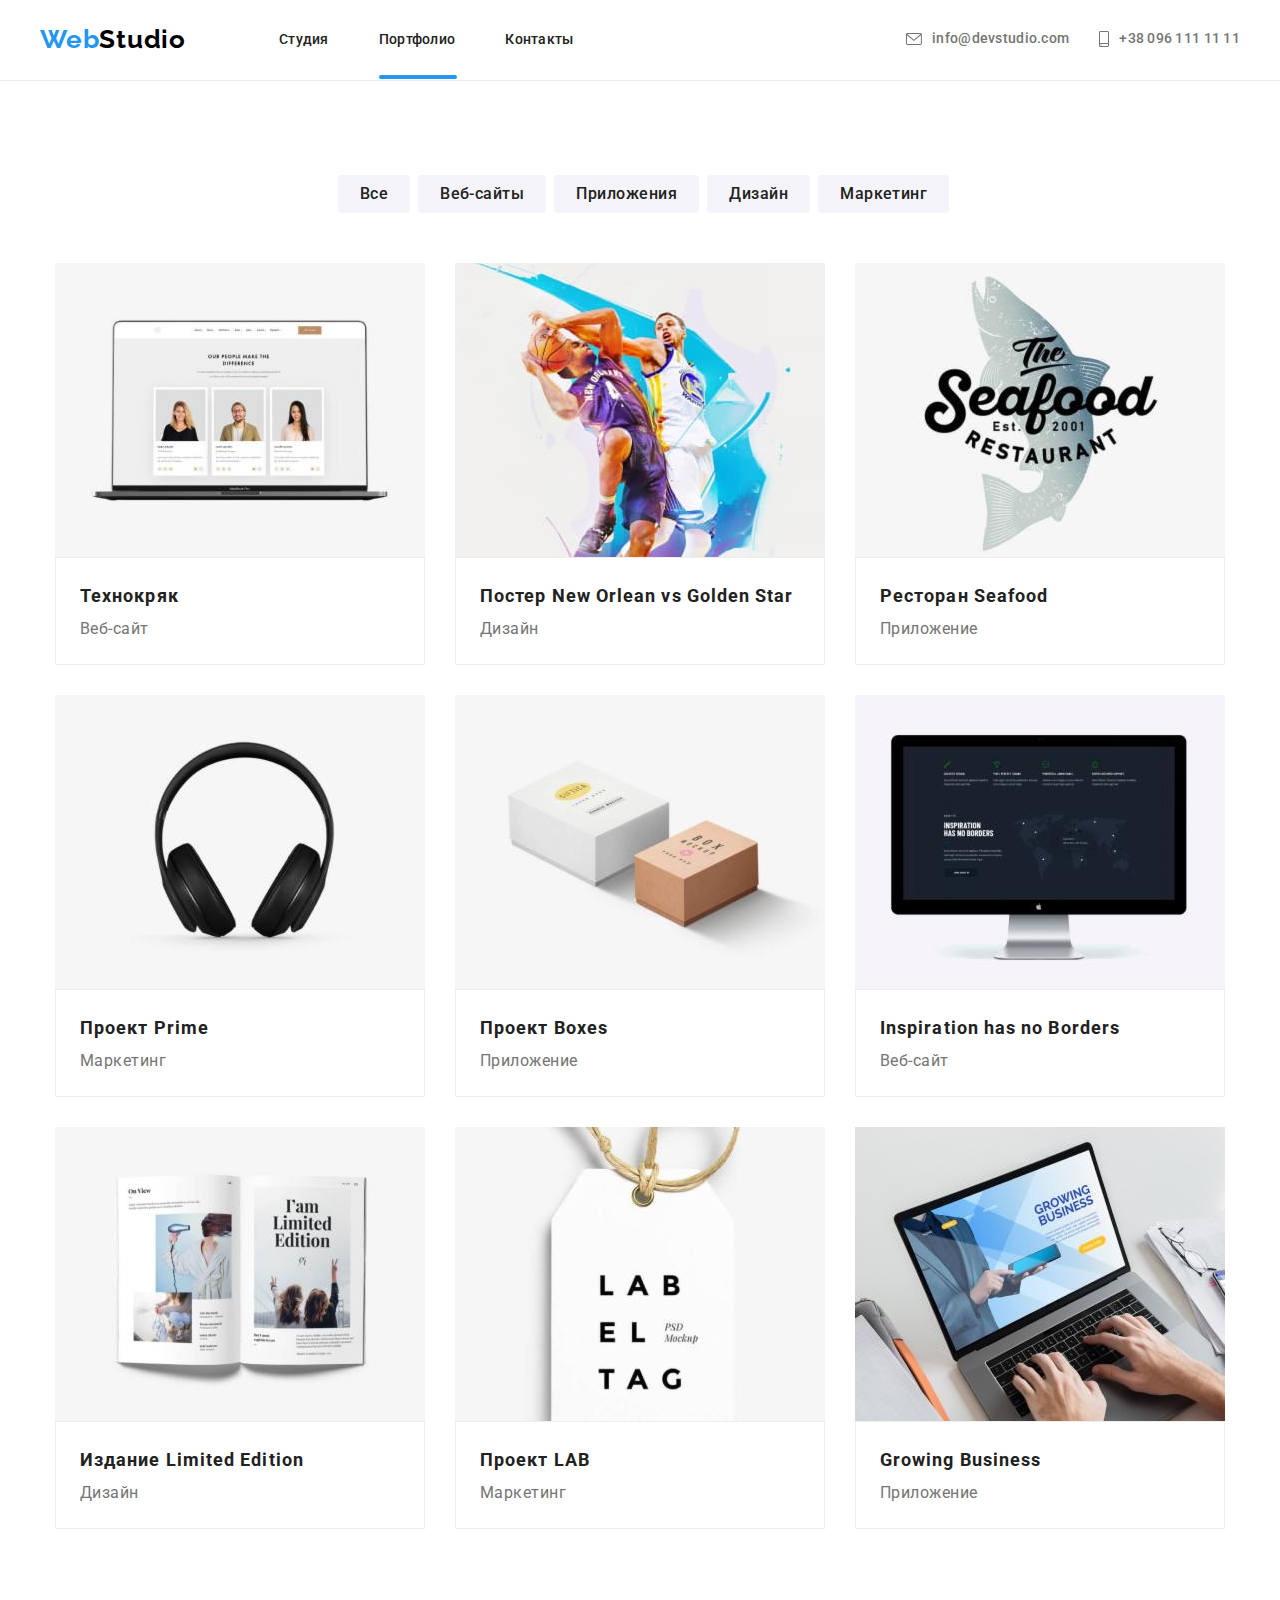
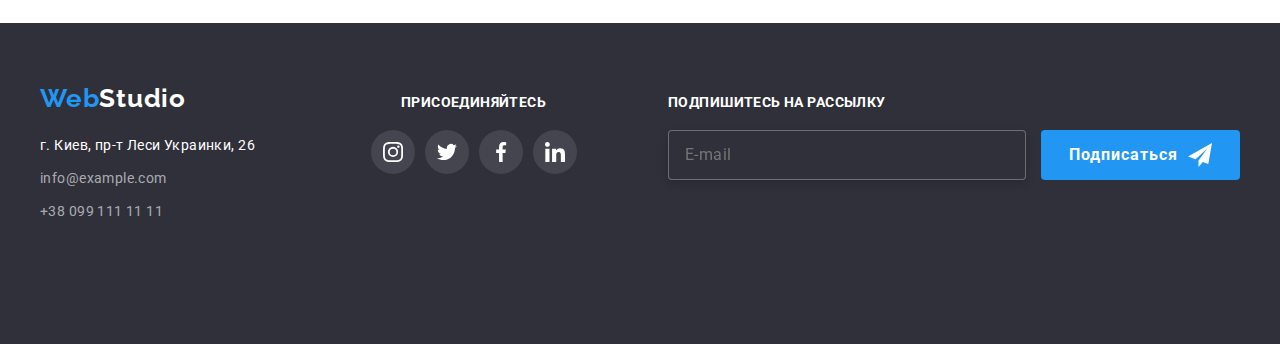
==== commit 19f79716: "goit-markup-hw-08" ====
--- a/portfolio.html
+++ b/portfolio.html
@@ -128,7 +128,7 @@
 
     <main>
       <section class="portfolio">
-        <div class="container">
+        <div class="container portfolio__container">
           <h1 class="portfolio__invisible-title">Фильтры</h1>
           <ul class="portfolio__btn-list">
             <li>
--- a/css/main.min.css
+++ b/css/main.min.css
@@ -1,3 +1,3 @@
 :root{--text-color-white: #ffffff;--main-text-color: #757575;--title-color: #212121;--accent-color: #2196f3;--logo-color: #000000;--btn-hover-color: #188ce8;--dark-bg-color: #2f303a;--light-bg-color: #f5f4fa;--modal-win-bg: rgba(0, 0, 0, 0.2);--modal-win-bg-cl: #ffffff;--main-font: "Roboto", sans-serif;--logo-font: "Raleway", sans-serif;--btn-sh-duration: 250ms;--btn-sh-function: cubic-bezier(0.4, 0, 0.2, 1);--modal-win-box-shadow: 0px 1px 3px rgba(0, 0, 0, 0.12),
-    0px 1px 1px rgba(0, 0, 0, 0.14), 0px 2px 1px rgba(0, 0, 0, 0.2)}*,*::before,*::after{margin:0;padding:0}ul{list-style:none}a{text-decoration:none}img{display:block;width:100%;height:auto}body{font-family:var(--main-font);font-size:14px;line-height:1.71;letter-spacing:0.03em;color:var(--main-text-color)}.link{font-family:var(--main-font);font-weight:500;font-size:14px;line-height:1.14;letter-spacing:0.02em;color:var(--title-color);padding:32px 0;transition:var(--btn-sh-duration) var(--btn-sh-function)}.container{width:100%;padding-left:15px;padding-right:15px}@media screen and (min-width: 480px){.container{max-width:480px;margin-left:auto;margin-right:auto}}@media screen and (min-width: 768px){.container{max-width:768px;padding-left:15px;padding-right:15px}}@media screen and (min-width: 1200px){.container{max-width:1200px;padding-left:0;padding-right:0}}.page-header{padding:21px 0;border-bottom:1px solid #ececec;position:relative;overflow:hidden}@media screen and (min-width: 1200px){.page-header{padding:24px 0 25px 0}}.page-header__container{display:flex;align-items:center}@media screen and (max-width: 1199.98px){.page-header__container{justify-content:space-between}}.mobile-menu{position:absolute;top:0;right:0;width:100%;height:100%;background-color:var(--modal-win-bg-cl);transform:translateX(100%);transition:transform var(--btn-sh-duration) var(--btn-sh-function)}@media screen and (min-width: 768px){.mobile-menu{display:none}}.mobile-menu.is-open{position:fixed;transform:translateX(0);transition:transform var(--btn-sh-duration) var(--btn-sh-function)}.logo{font-family:var(--logo-font);font-weight:bold;font-size:26px;line-height:1.19;letter-spacing:0.03em;text-decoration:none}@media screen and (min-width: 1200px){.logo{margin-right:93px}}.logo__up-left,.logo__down-left{color:var(--accent-color)}.logo__up-right{color:var(--logo-color)}.logo__down-right{color:var(--text-color-white)}.navigation{display:flex}.page__nav{display:none}@media screen and (min-width: 768px){.page__nav{display:block}}.navigation__link{font-family:var(--main-font);font-weight:500;font-size:14px;line-height:1.14;letter-spacing:0.02em;color:var(--title-color);padding:32px 0;transition:var(--btn-sh-duration) var(--btn-sh-function)}.navigation__link:hover,.navigation__link:focus{color:var(--accent-color)}.navigation__mode:not(:last-child){margin-right:50px}.navigation__sdudio::after{content:"";display:block;position:absolute;width:48px;height:4px;background:#2196f3;border-radius:2px;margin-top:26px;transition:var(--btn-sh-duration) var(--btn-sh-function)}@media screen and (min-width: 1200px){.navigation__sdudio::after{margin-top:24px}}.navigation__portfolio::after{content:"";display:block;position:absolute;width:78px;height:4px;background:#2196f3;border-radius:2px;margin-top:26px;transition:var(--btn-sh-duration) var(--btn-sh-function)}@media screen and (min-width: 1200px){.navigation__portfolio::after{margin-top:24px}}.navigation-mobil__btn{right:23px;top:22px;padding:0;background-color:transparent;border:none;cursor:pointer}@media screen and (min-width: 768px){.navigation-mobil__btn{display:none}}.mobile-menu__close-btn{position:absolute;right:23px;top:22px;padding:0;background-color:transparent;border:none;cursor:pointer}@media screen and (min-width: 768px){.mobile-menu__close-btn{display:none}}.contact{display:none}@media screen and (min-width: 768px){.contact{display:block}}@media screen and (min-width: 1200px){.contact{display:flex;margin-left:auto}}.contact__email-icon{width:16px;height:12px;fill:currentColor;margin-right:10px}.contact__smartphone-icon{width:10px;height:16px;fill:currentColor;margin-right:10px}@media screen and (min-width: 768px) and (max-width: 1199.98px){.contact__item-up:not(:last-child){margin-bottom:10px}}@media screen and (min-width: 1200px){.contact__item-up:not(:last-child){margin-right:30px}}.contact__link-up{display:flex;align-items:center}.contact__link-up{font-family:var(--main-font);font-weight:500;font-size:14px;line-height:1.14;letter-spacing:0.02em;color:var(--main-text);transition:var(--btn-sh-duration) var(--btn-sh-function)}.contact__link-up:hover,.contact__link-up:focus{color:var(--accent-color)}.address{font-style:normal;margin-top:20px}.address__link{font-family:var(--main-font);font-size:14px;line-height:1.71x;letter-spacing:0.03em;color:var(--text-color-white);transition:var(--btn-sh-duration) var(--btn-sh-function)}.address__link:hover,.address__link:focus{color:var(--accent-color)}.footer{padding-top:60px;padding-bottom:60px;background-color:var(--dark-bg-color)}@media screen and (min-width: 768px){.footer__container{display:flex;flex-wrap:wrap;justify-content:space-around;align-items:baseline}}@media screen and (min-width: 1200px){.footer__container{justify-content:space-between}}@media screen and (max-width: 1199.98px){.footer-box{text-align:center}}@media screen and (max-width: 767.98px){.footer-box{margin-bottom:60px}}@media screen and (min-width: 1200px){.footer-box{margin-bottom:60px;justify-content:space-between}}.contact-footer__mode{margin-top:9px}.contact-footer__link{font-family:var(--main-font);font-size:14px;line-height:1.71;letter-spacing:0.03em;color:rgba(255,255,255,0.6);margin-top:9px;transition:var(--btn-sh-duration) var(--btn-sh-function)}.contact-footer__link:hover,.contact-footer__link:focus{color:var(--accent-color)}.footer-title{font-weight:bold;font-size:14px;line-height:16px;letter-spacing:0.03em;text-transform:uppercase;color:var(--text-color-white);margin-bottom:20px}.footer-social__list{display:flex;justify-content:center}.footer-social__link{width:44px;height:44px;border-radius:50%;background-color:rgba(255,255,255,0.1);display:flex;align-items:center;justify-content:center;transition:var(--btn-sh-duration) var(--btn-sh-function)}.footer-social__link:hover,.footer-social__link:focus{background-color:var(--accent-color)}.footer-social__item:not(:last-child){margin-right:10px}.footer-social__icon{fill:currentColor;color:var(--text-color-white)}.footer-social-block{text-align:center;margin-bottom:60px}@media screen and (min-width: 767.98px){.footer-social-block{margin-bottom:60px}}.footer-subscribe__title{font-weight:bold;font-size:14px;line-height:16px;letter-spacing:0.03em;text-transform:uppercase;color:var(--text-color-white);margin-bottom:20px}.footer-subscribe__input{width:100%;height:50px;border:1px solid rgba(255,255,255,0.3);box-sizing:border-box;filter:drop-shadow(0px 4px 4px rgba(0,0,0,0.15));border-radius:4px;font-weight:normal;font-size:16px;line-height:1.25x;letter-spacing:0.03em;color:rgba(255,255,255,0.6);padding:15px 16px;background-color:#2f303a;transition:border var(--btn-sh-duration) var(--btn-sh-function)}.footer-subscribe__input:hover,.footer-subscribe__input:focus{border:1px solid var(--accent-color);cursor:pointer;outline:none}@media screen and (min-width: 768px){.footer-subscribe__input{width:450px;height:50px}}@media screen and (min-width: 1200px){.footer-subscribe__input{width:358px;height:50px;margin-right:12px}}.footer-btn-scb{font-weight:bold;font-size:16px;line-height:1.87;letter-spacing:0.06em;color:var(--text-color-white);display:inline-flex;align-items:center;padding:10px 28px;border:none;border-radius:4px;background-color:var(--accent-color);cursor:pointer;transition:background-color var(--btn-sh-duration) var(--btn-sh-function)}.footer-btn-scb:hover,.footer-btn-scb:focus{background-color:var(--btn-hover-color)}@media screen and (max-width: 1199.98px){.footer-btn-scb{margin-top:20px}}.footer-icon-send{margin-left:10px;width:24px;height:24px}@media screen and (max-width: 1199.98px){.footer-subscribe{text-align:center}}@media screen and (min-width: 767.98px) and (max-width: 1199.98px){.footer-subscribe{margin-top:60px}}@media screen and (min-width: 768px) and (max-width: 1199.98px){.footer-subscribe__box{width:360px;display:flex;flex-wrap:wrap;justify-content:center}}.backdrop{position:fixed;top:0;left:0;width:100%;height:1024px;background:rgba(0,0,0,0.2);opacity:1;transition:var(--btn-sh-duration) var(--btn-sh-function)}.is-hidden{opacity:0;visibility:hidden;pointer-events:none;transition:opacity var(--btn-sh-duration) var(--btn-sh-function),visibility var(--btn-sh-duration) var(--btn-sh-function)}.backdrop.is-hidden .modal{transform:translate(-50%, -50%) scale(0);transition:var(--btn-sh-duration) var(--btn-sh-function)}.modal{position:absolute;top:50%;left:50%;transform:translate(-50%, -50%);width:528px;background-color:var(--modal-win-bg-cl);box-shadow:var(--modal-win-box-shadow);border-radius:4px;transform:translate(-50%, -50%) scale(1);transition:var(--btn-sh-duration) var(--btn-sh-function);padding:40px 40px}.modal__btn-close{display:flex;justify-content:center;align-items:center;width:30px;height:30px;border:1px solid rgba(0,0,0,0.1);background:var(--modal-win-bg-cl);border-radius:50%;position:absolute;top:6px;right:6px}.modal__btn-close:hover,.modal__btn-close:focus,.modal__btn-close:active{cursor:pointer}.modal__close-icon{width:18px;height:18px;fill:#000;transition:fill var(--btn-sh-duration) var(--btn-sh-function)}.modal__btn-close:hover .modal__close-icon,.modal__btn-close:focus .modal__close-icon{fill:var(--accent-color)}.modal__title{color:#212121;font-weight:bold;font-size:20px;line-height:1.5;text-align:center;margin-bottom:12px}.modal-form{display:flex;flex-direction:column}.modal-form__element{display:flex;flex-direction:column;justify-content:center}.modal-form__element:hover input,.modal-form__element:focus input{outline:none;cursor:pointer;border:1px solid var(--accent-color);border-radius:4px}.modal-form__element:hover .modal-form__icon,.modal-form__element:focus-within .modal-form__icon{cursor:pointer;fill:var(--accent-color)}.modal-form__margin{margin-bottom:10px}.modal-form__label{font-size:12px;line-height:1.17;letter-spacing:0.01em;color:#757575;margin-bottom:4px}.modal-form__input-text{color:#000;font-size:14px;line-height:1.17px;letter-spacing:0.01em}.modal-form__name-block{position:relative}.modal-form__icon{position:absolute;width:18px;height:18px;margin-left:15px;fill:#212121;transition:fill var(--btn-sh-duration) var(--btn-sh-function)}.modal-form__padding-svg{padding:12px 0 12px 42px}.modal-form__input-border{border:1px solid rgba(33,33,33,0.2);border-radius:4px;transition:border var(--btn-sh-duration) var(--btn-sh-function)}.modal-form__input-height{height:40px}.modal-form__textarea{border:1px solid rgba(33,33,33,0.2);resize:none;height:120px;padding:12px 16px;font-size:12px;line-height:1.67;letter-spacing:0.01em;border-radius:4px;transition:border var(--btn-sh-duration) var(--btn-sh-function)}.modal-form__textarea::placeholder{color:rgba(117,117,117,0.5)}.modal-form__margin-comment{margin-bottom:20px}.modal-form__checkbox{display:inline-flex;align-items:center;margin-left:auto;margin-right:auto;margin-bottom:30px}.modal-form__checkbox-label{display:flex;align-items:center;font-size:14px;line-height:24px;color:var(--main-text-color)}.modal-form__checkbox-label::before{content:"";display:inline-block;width:16px;height:15px;margin-right:7px;border:2px solid #212121}.modal-form__checkbox-label:hover,.modal-form__checkbox-label:focus{cursor:pointer}.modal-form__visually-hidden{position:absolute;visibility:hidden}.modal-form__check-box-condition:checked+.modal-form__checkbox-label::before{background-image:url(../images/icon-check.svg);background-color:var(--accent-color);background-repeat:no-repeat;background-position:center;background-size:contain;border:2px solid rgba(33,33,33,0);background-origin:border-box;border-radius:2px}.modal-form__policy{color:var(--accent-color);text-decoration-line:underline}.modal-form__input-point:hover,.modal-form__input-point:focus{outline:none;cursor:pointer;border:1px solid var(--accent-color);border-radius:4px}.modal-form__button-send{background-color:var(--accent-color);color:var(--text-color-white);font-size:16px;line-height:1.88;text-align:center;letter-spacing:0.06em;border:none;margin-left:auto;margin-right:auto;cursor:pointer;padding:10px 56px;border-radius:4px;box-shadow:0px 4px 4px rgba(0,0,0,0.15);transition:background-color var(--btn-sh-duration) var(--btn-sh-function)}.modal-form__button-send:hover,.modal-form__button-send:focus{background-color:var(--btn-hover-color)}.hero{background-color:#c4c4c4;background-image:linear-gradient(to top, rgba(47,48,58,0.4), rgba(47,48,58,0.4)),url(../images/img-hero.jpg);background-size:480px 400px;margin-left:auto;margin-right:auto;padding-top:118px;padding-bottom:118px}@media screen and (min-width: 768px){.hero{display:flex;justify-content:center;align-items:center;background-size:768px 400px;margin-left:auto;margin-right:auto;padding-top:118px;padding-bottom:118px}}@media screen and (min-width: 1200px){.hero{display:flex;justify-content:center;align-items:center;max-width:1600px;background-size:1600px 600px;margin-left:auto;margin-right:auto;padding-top:200px;padding-bottom:200px}}.hero__title{font-family:var(--main-font);font-weight:900;font-size:26px;max-width:360px;line-height:1.62;text-align:center;letter-spacing:0.06em;text-transform:uppercase;color:var(--text-color-white);margin:auto}@media screen and (min-width: 1200px){.hero__title{font-size:44px;max-width:696px;line-height:1.36}}.hero__btn{display:flex;font-family:var(--main-font);font-weight:bold;font-size:16px;line-height:1.87;letter-spacing:0.06em;text-align:center;align-items:center;cursor:pointer;background:var(--accent-color);color:var(--text-color-white);border:none;border-radius:4px;margin:auto;padding:10px 32px;margin-top:30px;transition:var(--btn-sh-duration) var(--btn-sh-function)}.hero__btn:hover,.hero__btn:focus{background-color:var(--btn-hover-color)}@media screen and (max-width: 1199.98px){.advantages{padding:60px 0}}@media screen and (min-width: 1200px){.advantages{margin:94px 0px 0px 0px}}.advantages__list{margin:auto}@media screen and (min-width: 768px){.advantages__list{display:flex;flex-wrap:wrap;justify-content:center}}@media screen and (min-width: 768px) and (max-width: 1199.98px){.advantages__list{margin:-15px}}.item{text-align:center}@media screen and (max-width: 767.98px){.item:not(:last-child){margin-bottom:30px}}@media screen and (min-width: 768px) and (max-width: 1199.98px){.item{flex-basis:calc((100% - 2 * 30px) / 2);max-width:354px;margin:15px}}@media screen and (min-width: 1200px){.item{flex-basis:calc((100% - 4 * 30px) / 4);margin:0 15px}}.advantages__icon{display:flex;align-items:center;justify-content:center;height:120px;background-color:var(--light-bg-color);border-radius:4px;margin-bottom:30px}.advantages__title{font-family:var(--main-font);font-weight:bold;font-size:14px;line-height:1.14;letter-spacing:0.03em;text-transform:uppercase;color:var(--title-color);margin-bottom:10px}@media screen and (max-width: 767.98px){.advantages__title{text-align:center}}@media screen and (min-width: 768px){.advantages__title{text-align:left}}.advantages__text{font-family:var(--main-font);font-size:14px;line-height:1.71;letter-spacing:0.03em;color:var(--main-text-color);text-align:left}@media screen and (max-width: 1199.98px){.experience{display:none}}@media screen and (min-width: 1200px){.experience{margin:94px 0}}.experience__title{font-family:var(--main-font);font-weight:bold;font-size:36px;line-height:1.16;text-align:center;letter-spacing:0.03em;color:var(--title-color);margin-bottom:50px}.experience__list{display:flex;margin-left:auto;justify-content:center;flex-wrap:wrap}.experience__item{margin-bottom:0}.experience__item:not(:first-child){margin-left:0}.experience__item:not(:last-child){margin-right:30px}.experience__thumb{position:relative}.experience__name{position:absolute;display:flex;align-items:center;justify-content:center;bottom:0;font-weight:bold;font-size:14px;line-height:1.14;text-align:center;letter-spacing:0.03em;text-transform:uppercase;color:var(--text-color-white);background:rgba(47,48,58,0.8);width:370px;height:70px}@media screen and (min-width: 768px) and (max-width: 1199.98px){.team__box{margin:-15px}}@media screen and (min-width: 768px){.team__box{display:flex;flex-wrap:wrap}}.team{background-color:var(--light-bg-color)}@media screen and (max-width: 1199.98px){.team{padding:60px 0}}@media screen and (min-width: 1200px){.team{padding:94px 0px}}.team__title{font-family:var(--main-font);font-weight:bold;text-align:center;letter-spacing:0.03em;color:var(--title-color)}@media screen and (max-width: 1199.98px){.team__title{font-size:28px;line-height:1.18;margin-bottom:30px}}@media screen and (min-width: 1200px){.team__title{font-size:36px;line-height:1.16;text-align:center;letter-spacing:0.03em;color:var(--title-color);margin-bottom:50px}}.team__card{flex-basis:100%;text-align:center}@media screen and (min-width: 480px) and (max-width: 767.98px){.team__card:not(:last-child){margin-bottom:30px}}@media screen and (min-width: 768px) and (max-width: 1199.98px){.team__card{flex-basis:calc((100% - 2 * 30px) / 2);margin:15px}}@media screen and (min-width: 1200px){.team__card{flex-basis:calc((100% - 4 * 30px) / 4);margin:0 15px}}.team__name{font-family:var(--main-font);font-weight:500;font-size:16px;line-height:1.18;text-align:center;letter-spacing:0.03em;color:var(--title-color);margin-bottom:10px}.team__job{font-family:var(--main-font);font-size:16px;line-height:1.18;text-align:center;letter-spacing:0.03em;color:var(--main-text-color);margin-bottom:16px}.team__thumb{padding:30px 0px 30px 0px;background-color:var(--modal-win-bg-cl);border-radius:0 0 4px 4px;box-shadow:var(--modal-win-box-shadow)}.team__social{display:flex;align-items:center;justify-content:center}.team-social__list{display:flex}.team-social__link{width:44px;height:44px;border-radius:50%;color:#afb1b8;display:flex;align-items:center;justify-content:center;transition:var(--btn-sh-duration) var(--btn-sh-function)}.team-social__link:hover,.team-social__link:focus{background-color:var(--accent-color);color:var(--text-color-white)}.team-social__item:not(:last-child){margin-right:10px}.team-social__icon{fill:currentColor}@media screen and (max-width: 1199.98px){.clients{padding:60px 0}}@media screen and (min-width: 1200px){.clients{padding:94px 0px}}.clients__list{display:flex;flex-wrap:wrap;justify-content:center}@media screen and (min-width: 480px) and (max-width: 1199.98px){.clients__list{margin:-15px}}.clients__item{margin:15px;text-align:center}@media screen and (max-width: 767.98px){.clients__item{flex-basis:calc((100% - 2 * 30px) / 2);width:210px}.clients__item:not(:last-child){margin-bottom:15px}}@media screen and (min-width: 768px) and (max-width: 1199.98px){.clients__item{flex-basis:calc((100% - 3 * 30px) / 3);width:226px;margin:15px}}@media screen and (min-width: 1200px){.clients__item{flex-basis:calc((100% - 6 * 30px) / 6);width:170px;margin:0 15px}}.clients__title{font-family:var(--main-font);font-weight:bold;text-align:center;letter-spacing:0.03em;color:var(--title-color)}@media screen and (max-width: 1199.98px){.clients__title{font-size:28px;line-height:1.18;margin-bottom:30px}}@media screen and (min-width: 1200px){.clients__title{font-size:36px;line-height:1.16;margin-bottom:50px}}.client__icon-size{fill:currentColor}.clients__link{display:flex;align-items:center;justify-content:center;width:100%;height:92px;border-radius:4px;border:1px solid #afb1b8;color:#afb1b8;transition:var(--btn-sh-duration) var(--btn-sh-function)}.clients__link:hover,.clients__link:focus{color:var(--accent-color);border-color:var(--accent-color)}.portfolio{padding:94px 0}.portfolio__invisible-title{display:none}.portfolio__btn-list{display:flex;margin-left:auto;justify-content:center;flex-wrap:wrap;margin-bottom:50px}.portfolio__cursor-btn{display:flex;font-family:var(--main-font);font-weight:500;font-size:16px;line-height:1.62;letter-spacing:0.03em;color:var(--title-color);cursor:pointer;border:none;border-radius:4px;margin:auto;padding:6px 22px;margin-right:8px;background:#f5f4fa;transition:var(--btn-sh-duration) var(--btn-sh-function)}.portfolio__cursor-btn:hover,.portfolio__cursor-btn:focus{background:var(--accent-color);color:var(--text-color-white);box-shadow:0px 3px 1px rgba(0,0,0,0.1),0px 1px 2px rgba(0,0,0,0.08),0px 2px 2px rgba(0,0,0,0.12)}.portfolio__projects-list{display:flex;flex-wrap:wrap;margin:-15px}.portfolio__card{flex-basis:calc(100% / 3 - 30px);margin:15px}.portfolio__project-name{font-family:var(--main-font);font-weight:bold;font-size:18px;line-height:2;letter-spacing:0.06em;color:var(--title-color)}.portfolio__project-type{font-family:var(--main-font);font-size:16px;line-height:1.87;letter-spacing:0.03em;color:var(--main-text-color)}.portfolio__link{display:block}.portfolio__link:hover,.portfolio__link:focus{box-shadow:var(--modal-win-box-shadow)}.portfolio__overlay-card{overflow:hidden;position:relative}.portfolio__text-overlay{position:absolute;top:0;left:0;width:100%;height:100%;font-weight:normal;font-size:18px;line-height:1.56;letter-spacing:0.03em;color:var(--text-color-white);background:rgba(33,150,243,0.9);transform:translateY(100%);transition:var(--btn-sh-duration) var(--btn-sh-function);overflow:hidden;padding:63px 24px}.portfolio__link:hover .portfolio__text-overlay{transform:translateY(0)}.portfolio__thumb-card{background:var(--modal-win-bg-cl);border:1px solid #eeeeee;padding:20px 24px}
+    0px 1px 1px rgba(0, 0, 0, 0.14), 0px 2px 1px rgba(0, 0, 0, 0.2)}*,*::before,*::after{margin:0;padding:0}ul{list-style:none}a{text-decoration:none}img{display:block;width:100%;height:auto}body{font-family:var(--main-font);font-size:14px;line-height:1.71;letter-spacing:0.03em;color:var(--main-text-color)}.link{font-family:var(--main-font);font-weight:500;font-size:14px;line-height:1.14;letter-spacing:0.02em;color:var(--title-color);padding:32px 0;transition:var(--btn-sh-duration) var(--btn-sh-function)}.container{width:100%;padding-left:15px;padding-right:15px}@media screen and (min-width: 480px){.container{max-width:480px;margin-left:auto;margin-right:auto}}@media screen and (min-width: 768px){.container{max-width:768px;padding-left:15px;padding-right:15px}}@media screen and (min-width: 1200px){.container{max-width:1200px;padding-left:0;padding-right:0}}.page-header{padding:21px 0;border-bottom:1px solid #ececec;position:relative;overflow:hidden}@media screen and (min-width: 1200px){.page-header{padding:24px 0 25px 0}}.page-header__container{display:flex;align-items:center}@media screen and (max-width: 1199.98px){.page-header__container{justify-content:space-between}}.mobile-menu{position:absolute;top:0;right:0;width:100%;height:100%;background-color:var(--modal-win-bg-cl);transform:translateX(100%);transition:transform var(--btn-sh-duration) var(--btn-sh-function)}@media screen and (min-width: 768px){.mobile-menu{display:none}}.mobile-menu.is-open{position:fixed;transform:translateX(0);transition:transform var(--btn-sh-duration) var(--btn-sh-function)}.logo{font-family:var(--logo-font);font-weight:bold;font-size:26px;line-height:1.19;letter-spacing:0.03em;text-decoration:none}@media screen and (min-width: 1200px){.logo{margin-right:93px}}.logo__up-left,.logo__down-left{color:var(--accent-color)}.logo__up-right{color:var(--logo-color)}.logo__down-right{color:var(--text-color-white)}.navigation{display:flex}.page__nav{display:none}@media screen and (min-width: 768px){.page__nav{display:block}}.navigation__link{font-family:var(--main-font);font-weight:500;font-size:14px;line-height:1.14;letter-spacing:0.02em;color:var(--title-color);padding:32px 0;transition:var(--btn-sh-duration) var(--btn-sh-function)}.navigation__link:hover,.navigation__link:focus{color:var(--accent-color)}.navigation__mode:not(:last-child){margin-right:50px}.navigation__sdudio::after{content:"";display:block;position:absolute;width:48px;height:4px;background:#2196f3;border-radius:2px;margin-top:26px;transition:var(--btn-sh-duration) var(--btn-sh-function)}@media screen and (min-width: 1200px){.navigation__sdudio::after{margin-top:24px}}.navigation__portfolio::after{content:"";display:block;position:absolute;width:78px;height:4px;background:#2196f3;border-radius:2px;margin-top:26px;transition:var(--btn-sh-duration) var(--btn-sh-function)}@media screen and (min-width: 1200px){.navigation__portfolio::after{margin-top:24px}}.navigation-mobil__btn{right:23px;top:22px;padding:0;background-color:transparent;border:none;cursor:pointer}@media screen and (min-width: 768px){.navigation-mobil__btn{display:none}}.mobile-menu__close-btn{position:absolute;right:23px;top:22px;padding:0;background-color:transparent;border:none;cursor:pointer}@media screen and (min-width: 768px){.mobile-menu__close-btn{display:none}}.contact{display:none}@media screen and (min-width: 768px){.contact{display:block}}@media screen and (min-width: 1200px){.contact{display:flex;margin-left:auto}}.contact__email-icon{width:16px;height:12px;fill:currentColor;margin-right:10px}.contact__smartphone-icon{width:10px;height:16px;fill:currentColor;margin-right:10px}@media screen and (min-width: 768px) and (max-width: 1199.98px){.contact__item-up:not(:last-child){margin-bottom:10px}}@media screen and (min-width: 1200px){.contact__item-up:not(:last-child){margin-right:30px}}.contact__link-up{display:flex;align-items:center}.contact__link-up{font-family:var(--main-font);font-weight:500;font-size:14px;line-height:1.14;letter-spacing:0.02em;color:var(--main-text);transition:var(--btn-sh-duration) var(--btn-sh-function)}.contact__link-up:hover,.contact__link-up:focus{color:var(--accent-color)}.address{font-style:normal;margin-top:20px}.address__link{font-family:var(--main-font);font-size:14px;line-height:1.71x;letter-spacing:0.03em;color:var(--text-color-white);transition:var(--btn-sh-duration) var(--btn-sh-function)}.address__link:hover,.address__link:focus{color:var(--accent-color)}.footer{padding-top:60px;padding-bottom:60px;background-color:var(--dark-bg-color)}@media screen and (min-width: 768px){.footer__container{display:flex;flex-wrap:wrap;justify-content:space-around;align-items:baseline}}@media screen and (min-width: 1200px){.footer__container{justify-content:space-between}}@media screen and (max-width: 1199.98px){.footer-box{text-align:center}}@media screen and (max-width: 767.98px){.footer-box{margin-bottom:60px}}@media screen and (min-width: 1200px){.footer-box{margin-bottom:60px;justify-content:space-between}}.contact-footer__mode{margin-top:9px}.contact-footer__link{font-family:var(--main-font);font-size:14px;line-height:1.71;letter-spacing:0.03em;color:rgba(255,255,255,0.6);margin-top:9px;transition:var(--btn-sh-duration) var(--btn-sh-function)}.contact-footer__link:hover,.contact-footer__link:focus{color:var(--accent-color)}.footer-title{font-weight:bold;font-size:14px;line-height:16px;letter-spacing:0.03em;text-transform:uppercase;color:var(--text-color-white);margin-bottom:20px}.footer-social__list{display:flex;justify-content:center}.footer-social__link{width:44px;height:44px;border-radius:50%;background-color:rgba(255,255,255,0.1);display:flex;align-items:center;justify-content:center;transition:var(--btn-sh-duration) var(--btn-sh-function)}.footer-social__link:hover,.footer-social__link:focus{background-color:var(--accent-color)}.footer-social__item:not(:last-child){margin-right:10px}.footer-social__icon{fill:currentColor;color:var(--text-color-white)}.footer-social-block{text-align:center;margin-bottom:60px}@media screen and (min-width: 767.98px){.footer-social-block{margin-bottom:60px}}.footer-subscribe__title{font-weight:bold;font-size:14px;line-height:16px;letter-spacing:0.03em;text-transform:uppercase;color:var(--text-color-white);margin-bottom:20px}.footer-subscribe__input{width:100%;height:50px;border:1px solid rgba(255,255,255,0.3);box-sizing:border-box;filter:drop-shadow(0px 4px 4px rgba(0,0,0,0.15));border-radius:4px;font-weight:normal;font-size:16px;line-height:1.25x;letter-spacing:0.03em;color:rgba(255,255,255,0.6);padding:15px 16px;background-color:#2f303a;transition:border var(--btn-sh-duration) var(--btn-sh-function)}.footer-subscribe__input:hover,.footer-subscribe__input:focus{border:1px solid var(--accent-color);cursor:pointer;outline:none}@media screen and (min-width: 768px){.footer-subscribe__input{width:450px;height:50px}}@media screen and (min-width: 1200px){.footer-subscribe__input{width:358px;height:50px;margin-right:12px}}.footer-btn-scb{font-weight:bold;font-size:16px;line-height:1.87;letter-spacing:0.06em;color:var(--text-color-white);display:inline-flex;align-items:center;padding:10px 28px;border:none;border-radius:4px;background-color:var(--accent-color);cursor:pointer;transition:background-color var(--btn-sh-duration) var(--btn-sh-function)}.footer-btn-scb:hover,.footer-btn-scb:focus{background-color:var(--btn-hover-color)}@media screen and (max-width: 1199.98px){.footer-btn-scb{margin-top:20px}}.footer-icon-send{margin-left:10px;width:24px;height:24px}@media screen and (max-width: 1199.98px){.footer-subscribe{text-align:center}}@media screen and (min-width: 767.98px) and (max-width: 1199.98px){.footer-subscribe{margin-top:60px}}@media screen and (min-width: 768px) and (max-width: 1199.98px){.footer-subscribe__box{width:360px;display:flex;flex-wrap:wrap;justify-content:center}}.backdrop{position:fixed;top:0;left:0;width:100%;height:1024px;background:rgba(0,0,0,0.2);opacity:1;transition:var(--btn-sh-duration) var(--btn-sh-function)}.is-hidden{opacity:0;visibility:hidden;pointer-events:none;transition:opacity var(--btn-sh-duration) var(--btn-sh-function),visibility var(--btn-sh-duration) var(--btn-sh-function)}.backdrop.is-hidden .modal{transform:translate(-50%, -50%) scale(0);transition:var(--btn-sh-duration) var(--btn-sh-function)}.modal{position:absolute;top:50%;left:50%;transform:translate(-50%, -50%);width:528px;background-color:var(--modal-win-bg-cl);box-shadow:var(--modal-win-box-shadow);border-radius:4px;transform:translate(-50%, -50%) scale(1);transition:var(--btn-sh-duration) var(--btn-sh-function);padding:40px 40px}.modal__btn-close{display:flex;justify-content:center;align-items:center;width:30px;height:30px;border:1px solid rgba(0,0,0,0.1);background:var(--modal-win-bg-cl);border-radius:50%;position:absolute;top:6px;right:6px}.modal__btn-close:hover,.modal__btn-close:focus,.modal__btn-close:active{cursor:pointer}.modal__close-icon{width:18px;height:18px;fill:#000;transition:fill var(--btn-sh-duration) var(--btn-sh-function)}.modal__btn-close:hover .modal__close-icon,.modal__btn-close:focus .modal__close-icon{fill:var(--accent-color)}.modal__title{color:#212121;font-weight:bold;font-size:20px;line-height:1.5;text-align:center;margin-bottom:12px}.modal-form{display:flex;flex-direction:column}.modal-form__element{display:flex;flex-direction:column;justify-content:center}.modal-form__element:hover input,.modal-form__element:focus input{outline:none;cursor:pointer;border:1px solid var(--accent-color);border-radius:4px}.modal-form__element:hover .modal-form__icon,.modal-form__element:focus-within .modal-form__icon{cursor:pointer;fill:var(--accent-color)}.modal-form__margin{margin-bottom:10px}.modal-form__label{font-size:12px;line-height:1.17;letter-spacing:0.01em;color:#757575;margin-bottom:4px}.modal-form__input-text{color:#000;font-size:14px;line-height:1.17px;letter-spacing:0.01em}.modal-form__name-block{position:relative}.modal-form__icon{position:absolute;width:18px;height:18px;margin-left:15px;fill:#212121;transition:fill var(--btn-sh-duration) var(--btn-sh-function)}.modal-form__padding-svg{padding:12px 0 12px 42px}.modal-form__input-border{border:1px solid rgba(33,33,33,0.2);border-radius:4px;transition:border var(--btn-sh-duration) var(--btn-sh-function)}.modal-form__input-height{height:40px}.modal-form__textarea{border:1px solid rgba(33,33,33,0.2);resize:none;height:120px;padding:12px 16px;font-size:12px;line-height:1.67;letter-spacing:0.01em;border-radius:4px;transition:border var(--btn-sh-duration) var(--btn-sh-function)}.modal-form__textarea::placeholder{color:rgba(117,117,117,0.5)}.modal-form__margin-comment{margin-bottom:20px}.modal-form__checkbox{display:inline-flex;align-items:center;margin-left:auto;margin-right:auto;margin-bottom:30px}.modal-form__checkbox-label{display:flex;align-items:center;font-size:14px;line-height:24px;color:var(--main-text-color)}.modal-form__checkbox-label::before{content:"";display:inline-block;width:16px;height:15px;margin-right:7px;border:2px solid #212121}.modal-form__checkbox-label:hover,.modal-form__checkbox-label:focus{cursor:pointer}.modal-form__visually-hidden{position:absolute;visibility:hidden}.modal-form__check-box-condition:checked+.modal-form__checkbox-label::before{background-image:url(../images/icon-check.svg);background-color:var(--accent-color);background-repeat:no-repeat;background-position:center;background-size:contain;border:2px solid rgba(33,33,33,0);background-origin:border-box;border-radius:2px}.modal-form__policy{color:var(--accent-color);text-decoration-line:underline}.modal-form__input-point:hover,.modal-form__input-point:focus{outline:none;cursor:pointer;border:1px solid var(--accent-color);border-radius:4px}.modal-form__button-send{background-color:var(--accent-color);color:var(--text-color-white);font-size:16px;line-height:1.88;text-align:center;letter-spacing:0.06em;border:none;margin-left:auto;margin-right:auto;cursor:pointer;padding:10px 56px;border-radius:4px;box-shadow:0px 4px 4px rgba(0,0,0,0.15);transition:background-color var(--btn-sh-duration) var(--btn-sh-function)}.modal-form__button-send:hover,.modal-form__button-send:focus{background-color:var(--btn-hover-color)}.hero{background-color:#c4c4c4;background-image:linear-gradient(to top, rgba(47,48,58,0.4), rgba(47,48,58,0.4)),url(../images/img-hero.jpg);background-size:480px 400px;margin-left:auto;margin-right:auto;padding-top:118px;padding-bottom:118px}@media screen and (min-width: 768px){.hero{display:flex;justify-content:center;align-items:center;background-size:768px 400px;margin-left:auto;margin-right:auto;padding-top:118px;padding-bottom:118px}}@media screen and (min-width: 1200px){.hero{display:flex;justify-content:center;align-items:center;max-width:1600px;background-size:1600px 600px;margin-left:auto;margin-right:auto;padding-top:200px;padding-bottom:200px}}.hero__title{font-family:var(--main-font);font-weight:900;font-size:26px;max-width:360px;line-height:1.62;text-align:center;letter-spacing:0.06em;text-transform:uppercase;color:var(--text-color-white);margin:auto}@media screen and (min-width: 1200px){.hero__title{font-size:44px;max-width:696px;line-height:1.36}}.hero__btn{display:flex;font-family:var(--main-font);font-weight:bold;font-size:16px;line-height:1.87;letter-spacing:0.06em;text-align:center;align-items:center;cursor:pointer;background:var(--accent-color);color:var(--text-color-white);border:none;border-radius:4px;margin:auto;padding:10px 32px;margin-top:30px;transition:var(--btn-sh-duration) var(--btn-sh-function)}.hero__btn:hover,.hero__btn:focus{background-color:var(--btn-hover-color)}@media screen and (max-width: 1199.98px){.advantages{padding:60px 0}}@media screen and (min-width: 1200px){.advantages{margin:94px 0px 0px 0px}}.advantages__list{margin:auto}@media screen and (min-width: 768px){.advantages__list{display:flex;flex-wrap:wrap;justify-content:center}}@media screen and (min-width: 768px) and (max-width: 1199.98px){.advantages__list{margin:-15px}}.item{text-align:center}@media screen and (max-width: 767.98px){.item:not(:last-child){margin-bottom:30px}}@media screen and (min-width: 768px) and (max-width: 1199.98px){.item{flex-basis:calc((100% - 2 * 30px) / 2);max-width:354px;margin:15px}}@media screen and (min-width: 1200px){.item{flex-basis:calc((100% - 4 * 30px) / 4);margin:0 15px}}.advantages__icon{display:flex;align-items:center;justify-content:center;height:120px;background-color:var(--light-bg-color);border-radius:4px;margin-bottom:30px}.advantages__title{font-family:var(--main-font);font-weight:bold;font-size:14px;line-height:1.14;letter-spacing:0.03em;text-transform:uppercase;color:var(--title-color);margin-bottom:10px}@media screen and (max-width: 767.98px){.advantages__title{text-align:center}}@media screen and (min-width: 768px){.advantages__title{text-align:left}}.advantages__text{font-family:var(--main-font);font-size:14px;line-height:1.71;letter-spacing:0.03em;color:var(--main-text-color);text-align:left}@media screen and (max-width: 1199.98px){.experience{display:none}}@media screen and (min-width: 1200px){.experience{margin:94px 0}}.experience__title{font-family:var(--main-font);font-weight:bold;font-size:36px;line-height:1.16;text-align:center;letter-spacing:0.03em;color:var(--title-color);margin-bottom:50px}.experience__list{display:flex;margin-left:auto;justify-content:center;flex-wrap:wrap}.experience__item{margin-bottom:0}.experience__item:not(:first-child){margin-left:0}.experience__item:not(:last-child){margin-right:30px}.experience__thumb{position:relative}.experience__name{position:absolute;display:flex;align-items:center;justify-content:center;bottom:0;font-weight:bold;font-size:14px;line-height:1.14;text-align:center;letter-spacing:0.03em;text-transform:uppercase;color:var(--text-color-white);background:rgba(47,48,58,0.8);width:370px;height:70px}@media screen and (min-width: 768px) and (max-width: 1199.98px){.team__box{margin:-15px}}@media screen and (min-width: 768px){.team__box{display:flex;flex-wrap:wrap}}.team{background-color:var(--light-bg-color)}@media screen and (max-width: 1199.98px){.team{padding:60px 0}}@media screen and (min-width: 1200px){.team{padding:94px 0px}}.team__title{font-family:var(--main-font);font-weight:bold;text-align:center;letter-spacing:0.03em;color:var(--title-color)}@media screen and (max-width: 1199.98px){.team__title{font-size:28px;line-height:1.18;margin-bottom:30px}}@media screen and (min-width: 1200px){.team__title{font-size:36px;line-height:1.16;text-align:center;letter-spacing:0.03em;color:var(--title-color);margin-bottom:50px}}.team__card{flex-basis:100%;text-align:center}@media screen and (min-width: 480px) and (max-width: 767.98px){.team__card:not(:last-child){margin-bottom:30px}}@media screen and (min-width: 768px) and (max-width: 1199.98px){.team__card{flex-basis:calc((100% - 2 * 30px) / 2);margin:15px}}@media screen and (min-width: 1200px){.team__card{flex-basis:calc((100% - 4 * 30px) / 4);margin:0 15px}}.team__name{font-family:var(--main-font);font-weight:500;font-size:16px;line-height:1.18;text-align:center;letter-spacing:0.03em;color:var(--title-color);margin-bottom:10px}.team__job{font-family:var(--main-font);font-size:16px;line-height:1.18;text-align:center;letter-spacing:0.03em;color:var(--main-text-color);margin-bottom:16px}.team__thumb{padding:30px 0px 30px 0px;background-color:var(--modal-win-bg-cl);border-radius:0 0 4px 4px;box-shadow:var(--modal-win-box-shadow)}.team__social{display:flex;align-items:center;justify-content:center}.team-social__list{display:flex}.team-social__link{width:44px;height:44px;border-radius:50%;color:#afb1b8;display:flex;align-items:center;justify-content:center;transition:var(--btn-sh-duration) var(--btn-sh-function)}.team-social__link:hover,.team-social__link:focus{background-color:var(--accent-color);color:var(--text-color-white)}.team-social__item:not(:last-child){margin-right:10px}.team-social__icon{fill:currentColor}@media screen and (max-width: 1199.98px){.clients{padding:60px 0}}@media screen and (min-width: 1200px){.clients{padding:94px 0px}}.clients__list{display:flex;flex-wrap:wrap;justify-content:center}@media screen and (min-width: 480px) and (max-width: 1199.98px){.clients__list{margin:-15px}}.clients__item{margin:15px;text-align:center}@media screen and (max-width: 767.98px){.clients__item{flex-basis:calc((100% - 2 * 30px) / 2);width:210px}.clients__item:not(:last-child){margin-bottom:15px}}@media screen and (min-width: 768px) and (max-width: 1199.98px){.clients__item{flex-basis:calc((100% - 3 * 30px) / 3);width:226px;margin:15px}}@media screen and (min-width: 1200px){.clients__item{flex-basis:calc((100% - 6 * 30px) / 6);width:170px;margin:0 15px}}.clients__title{font-family:var(--main-font);font-weight:bold;text-align:center;letter-spacing:0.03em;color:var(--title-color)}@media screen and (max-width: 1199.98px){.clients__title{font-size:28px;line-height:1.18;margin-bottom:30px}}@media screen and (min-width: 1200px){.clients__title{font-size:36px;line-height:1.16;margin-bottom:50px}}.client__icon-size{fill:currentColor}.clients__link{display:flex;align-items:center;justify-content:center;width:100%;height:92px;border-radius:4px;border:1px solid #afb1b8;color:#afb1b8;transition:var(--btn-sh-duration) var(--btn-sh-function)}.clients__link:hover,.clients__link:focus{color:var(--accent-color);border-color:var(--accent-color)}@media screen and (max-width: 1199.98px){.portfolio{padding:60px 0px}}@media screen and (min-width: 1200px){.portfolio{padding:94px 0}}@media screen and (max-width: 1199.98px){.portfolio__container{padding-left:0;padding-right:0}}.portfolio__invisible-title{display:none}.portfolio__btn-list{display:flex;margin-left:auto;flex-wrap:wrap;align-content:space-around;margin-bottom:30px;margin-left:15px}@media screen and (max-width: 767.98px){.portfolio__btn-list{margin-top:-15px}}@media screen and (min-width: 768px){.portfolio__btn-list{justify-content:center}}@media screen and (min-width: 1200px){.portfolio__btn-list{margin-bottom:50px}}.portfolio__cursor-btn{display:flex;font-family:var(--main-font);font-weight:500;font-size:16px;line-height:1.62;letter-spacing:0.03em;color:var(--title-color);cursor:pointer;border:none;border-radius:4px;margin:auto;padding:6px 22px;margin-right:8px;background:#f5f4fa;transition:var(--btn-sh-duration) var(--btn-sh-function)}.portfolio__cursor-btn:hover,.portfolio__cursor-btn:focus{background:var(--accent-color);color:var(--text-color-white);box-shadow:0px 3px 1px rgba(0,0,0,0.1),0px 1px 2px rgba(0,0,0,0.08),0px 2px 2px rgba(0,0,0,0.12)}@media screen and (max-width: 767.98px){.portfolio__cursor-btn{margin-top:15px}}.portfolio__projects-list{display:flex;flex-wrap:wrap;margin-top:-15px;margin-bottom:-15px}.portfolio__card{flex-basis:100%;margin:15px}@media screen and (min-width: 768px) and (max-width: 1199.98px){.portfolio__card{flex-basis:calc((100% - 2 * 30px) / 2);margin:15px}}@media screen and (min-width: 1200px){.portfolio__card{flex-basis:calc(100% / 3 - 30px);margin:15px}}.portfolio__project-name{font-family:var(--main-font);font-weight:bold;font-size:18px;line-height:2;letter-spacing:0.06em;color:var(--title-color)}.portfolio__project-type{font-family:var(--main-font);font-size:16px;line-height:1.87;letter-spacing:0.03em;color:var(--main-text-color)}.portfolio__link{display:block}.portfolio__link:hover,.portfolio__link:focus{box-shadow:var(--modal-win-box-shadow)}.portfolio__overlay-card{overflow:hidden;position:relative}.portfolio__text-overlay{position:absolute;top:0;left:0;width:100%;height:100%;font-weight:normal;font-size:18px;line-height:1.56;letter-spacing:0.03em;color:var(--text-color-white);background:rgba(33,150,243,0.9);transform:translateY(100%);transition:var(--btn-sh-duration) var(--btn-sh-function);overflow:hidden;padding:63px 24px}.portfolio__link:hover .portfolio__text-overlay{transform:translateY(0)}.portfolio__thumb-card{background:var(--modal-win-bg-cl);border:1px solid #eeeeee;padding:20px 24px}@media screen and (min-width: 768px){.portfolio__thumb-card:nth-child(1){padding:20px 24px 56px 24px}}
 /*# sourceMappingURL=main.min.css.map */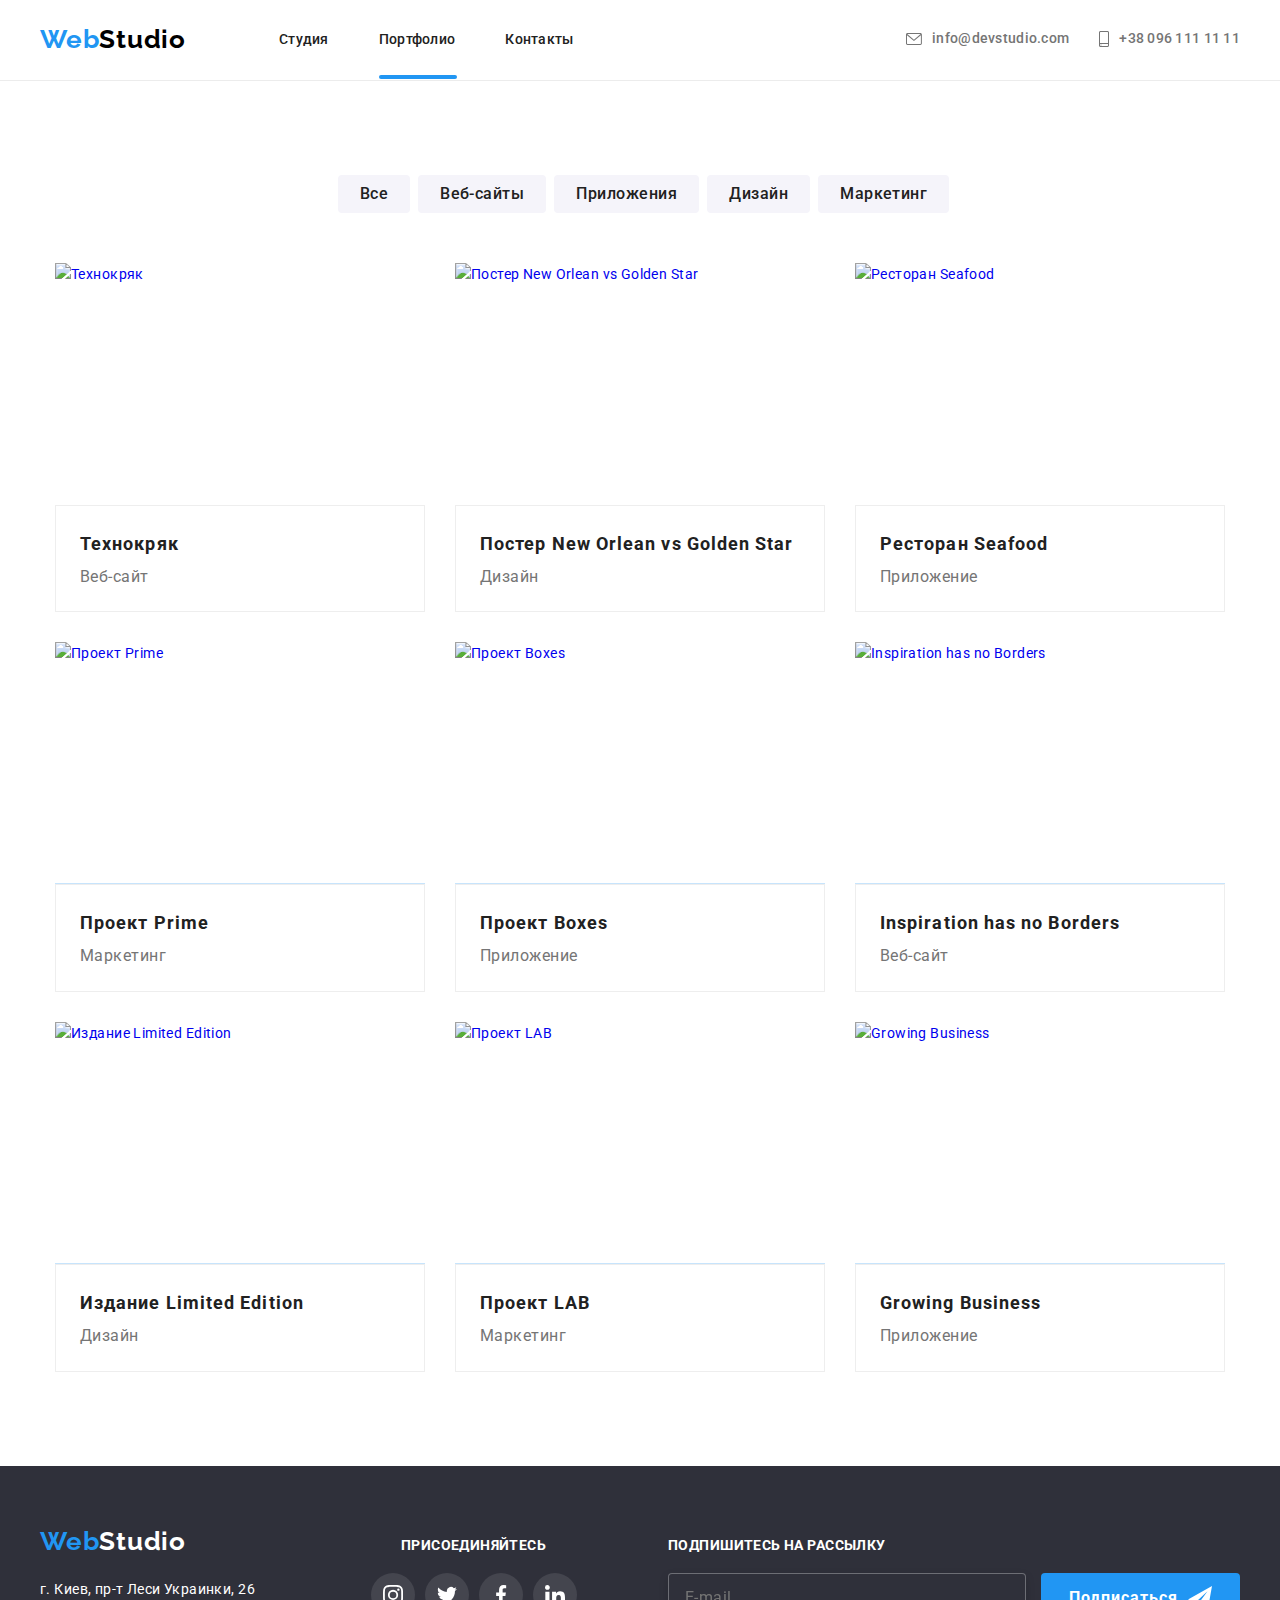
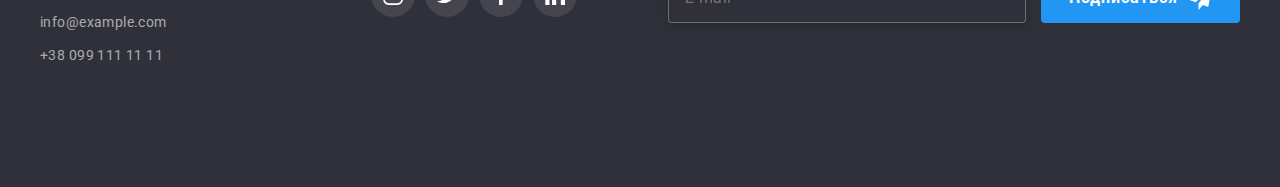
==== commit 8a4f53d3: "goit-markup-hw-08-1" ====
--- a/portfolio.html
+++ b/portfolio.html
@@ -61,68 +61,69 @@
             </a>
           </li>
         </ul>
-        <button class="navigation-mobil__btn" data-menu-button>
-          <svg width="24" height="16">
+        <button class="mobile-menu__btn" data-menu-button>
+          <svg class="mobile-menu__icon-menu" width="24" height="16">
             <use href="./images/svg-sprite.svg#menu"></use>
           </svg>
         </button>
       </div>
-      <div class="mobile-menu" data-menu>
+      <div class="mobile-menu__box" data-menu>
         <button type="button" class="mobile-menu__close-btn" data-menu-close>
           <svg class="mobile-menu__icon-cross" width="20" height="20">
             <use href="./images/symbol-defs.svg#cross"></use>
           </svg>
         </button>
-        <ul class="mobile-menu__nav list">
+        <ul class="mobile-menu__nav-list">
           <li class="mobile-menu__item">
-            <a href="./index.html" class="mobile-menu__link link active-page"
+            <a href="./index.html" class="mobile-menu__link active-page"
               >Студия</a
             >
           </li>
           <li class="mobile-menu__item">
-            <a href="./portfolio.html" class="mobile-menu__link link"
+            <a
+              href="./portfolio.html"
+              class="mobile-menu__link mobile-menu__link--current"
               >Портфолио</a
             >
           </li>
           <li class="mobile-menu__item">
-            <a href="" class="mobile-menu__link link">Контакты</a>
+            <a href="" class="mobile-menu__link">Контакты</a>
           </li>
         </ul>
 
-        <ul class="mobile-menu__contacts list">
-          <li class="mobile-menu__item">
-            <a
-              href="tel:+380961111111"
-              class="
-                mobile-menu__link-contact mobile-menu__link-contact--bigger
-                link
-              "
-              >+38 096 111 11 11</a
-            >
-          </li>
-          <li class="mobile-menu__item">
-            <a
-              href="mailto:info@devstudio.com"
-              class="mobile-menu__link-contact link"
-              >info@devstudio.com</a
-            >
-          </li>
-        </ul>
-
-        <ul class="mobile-menu__social list">
-          <li class="mobile-menu__item-soc">
-            <a href="" class="mobile-menu__social-link link">Instagram</a>
-          </li>
-          <li class="mobile-menu__item-soc">
-            <a href="" class="mobile-menu__social-link link">Twitter</a>
-          </li>
-          <li class="mobile-menu__item-soc">
-            <a href="" class="mobile-menu__social-link link">Facebook</a>
-          </li>
-          <li class="mobile-menu__item-soc">
-            <a href="" class="mobile-menu__social-link link">LinkedIn</a>
-          </li>
-        </ul>
+        <div class="mobile-menu__contacts-down">
+          <ul class="mobile-menu__contacts list">
+            <li class="mobile-menu__contacts-item">
+              <a href="tel:+380961111111" class="mobile-menu__contacts-link"
+                >+38 096 111 11 11</a
+              >
+            </li>
+            <li class="mobile-menu__contacts-item">
+              <a
+                href="mailto:info@devstudio.com"
+                class="mobile-menu__contacts-link"
+                >info@devstudio.com</a
+              >
+            </li>
+          </ul>
+        </div>
+
+        <div class="mobile-menu__social-down">
+          <ul class="mobile-menu__social">
+            <li class="mobile-menu__social-item">
+              <a href="" class="mobile-menu__social-link">Instagram</a>
+            </li>
+            <li class="mobile-menu__social-item">
+              <a href="" class="mobile-menu__social-link">Twitter</a>
+            </li>
+            <li class="mobile-menu__social-item">
+              <a href="" class="mobile-menu__social-link">Facebook</a>
+            </li>
+            <li class="mobile-menu__social-item">
+              <a href="" class="mobile-menu__social-link">LinkedIn</a>
+            </li>
+          </ul>
+        </div>
       </div>
     </header>
 
@@ -160,7 +161,39 @@
             <li class="portfolio__card">
               <a class="portfolio__link" href="#">
                 <div class="portfolio__overlay-card">
-                  <img src="./images/img-8.jpg" alt="Веб-сайты" width="370" />
+                  <picture>
+                    <source
+                      srcset="
+                        ./images/Photo-WebStudio/desktop/portfolio/portfolio1.jpg    1x,
+                        ./images/Photo-WebStudio/desktop/portfolio/portfolio1@2x.jpg 2x
+                      "
+                      media="(min-width: 1200px)"
+                      type="image/jpeg"
+                    />
+                    <source
+                      srcset="
+                        ./images/Photo-WebStudio/tablet/portfolio/portfolio1.jpg    1x,
+                        ./images/Photo-WebStudio/tablet/portfolio/portfolio1@2x.jpg 2x
+                      "
+                      media="(min-width: 768px)"
+                      type="image/jpeg"
+                    />
+                    <source
+                      srcset="
+                        ./images/Photo-WebStudio/mobile/portfolio/portfolio1.jpg    1x,
+                        ./images/Photo-WebStudio/mobile/portfolio/portfolio1@2x.jpg 2x
+                      "
+                      media="(max-width: 767px)"
+                      type="image/jpeg"
+                    />
+                    <img
+                      src="./images/Photo-WebStudio/mobile/portfolio/portfolio1.jpg"
+                      alt="Технокряк"
+                      width="450"
+                      height="294"
+                    />
+                  </picture>
+                  <!-- <img src="./images/img-8.jpg" alt="Технокряк" width="370" /> -->
                   <div class="portfolio__text-overlay">
                     <p>
                       Технокряк это современная площадка распространения
@@ -179,11 +212,43 @@
             <li class="portfolio__card">
               <a class="portfolio__link" href="#">
                 <div class="portfolio__overlay-card">
-                  <img
+                  <picture>
+                    <source
+                      srcset="
+                        ./images/Photo-WebStudio/desktop/portfolio/portfolio2.jpg    1x,
+                        ./images/Photo-WebStudio/desktop/portfolio/portfolio2@2x.jpg 2x
+                      "
+                      media="(min-width: 1200px)"
+                      type="image/jpeg"
+                    />
+                    <source
+                      srcset="
+                        ./images/Photo-WebStudio/tablet/portfolio/portfolio2.jpg    1x,
+                        ./images/Photo-WebStudio/tablet/portfolio/portfolio2@2x.jpg 2x
+                      "
+                      media="(min-width: 768px)"
+                      type="image/jpeg"
+                    />
+                    <source
+                      srcset="
+                        ./images/Photo-WebStudio/mobile/portfolio/portfolio2.jpg    1x,
+                        ./images/Photo-WebStudio/mobile/portfolio/portfolio2@2x.jpg 2x
+                      "
+                      media="(max-width: 767px)"
+                      type="image/jpeg"
+                    />
+                    <img
+                      src="./images/Photo-WebStudio/mobile/portfolio/portfolio2.jpg"
+                      alt="Постер New Orlean vs Golden Star"
+                      width="450"
+                      height="294"
+                    />
+                  </picture>
+                  <!-- <img
                     src="./images/img-9.jpg"
                     alt="Постер New Orlean vs Golden Star"
                     width="370"
-                  />
+                  /> -->
                   <div class="portfolio__text-overlay">
                     <p>
                       Технокряк это современная площадка распространения
@@ -204,11 +269,43 @@
             <li class="portfolio__card">
               <a class="portfolio__link" href="#">
                 <div class="portfolio__overlay-card">
-                  <img
+                  <picture>
+                    <source
+                      srcset="
+                        ./images/Photo-WebStudio/desktop/portfolio/portfolio3.jpg    1x,
+                        ./images/Photo-WebStudio/desktop/portfolio/portfolio3@2x.jpg 2x
+                      "
+                      media="(min-width: 1200px)"
+                      type="image/jpeg"
+                    />
+                    <source
+                      srcset="
+                        ./images/Photo-WebStudio/tablet/portfolio/portfolio3.jpg    1x,
+                        ./images/Photo-WebStudio/tablet/portfolio/portfolio3@2x.jpg 2x
+                      "
+                      media="(min-width: 768px)"
+                      type="image/jpeg"
+                    />
+                    <source
+                      srcset="
+                        ./images/Photo-WebStudio/mobile/portfolio/portfolio3.jpg    1x,
+                        ./images/Photo-WebStudio/mobile/portfolio/portfolio3@2x.jpg 2x
+                      "
+                      media="(max-width: 767px)"
+                      type="image/jpeg"
+                    />
+                    <img
+                      src="./images/Photo-WebStudio/mobile/portfolio/portfolio3.jpg"
+                      alt="Ресторан Seafood"
+                      width="450"
+                      height="294"
+                    />
+                  </picture>
+                  <!-- <img
                     src="./images/img-10.jpg"
-                    alt="Логотип ресторана Seafood"
+                    alt="Ресторан Seafood"
                     width="370"
-                  />
+                  /> -->
                   <div class="portfolio__text-overlay">
                     <p>
                       Технокряк это современная площадка распространения
@@ -227,7 +324,39 @@
             <li class="portfolio__card">
               <a class="portfolio__link" href="#">
                 <div class="portfolio__overlay-card">
-                  <img src="./images/img-11.jpg" alt="Наушники" width="370" />
+                  <picture>
+                    <source
+                      srcset="
+                        ./images/Photo-WebStudio/desktop/portfolio/portfolio4.jpg    1x,
+                        ./images/Photo-WebStudio/desktop/portfolio/portfolio4@2x.jpg 2x
+                      "
+                      media="(min-width: 1200px)"
+                      type="image/jpeg"
+                    />
+                    <source
+                      srcset="
+                        ./images/Photo-WebStudio/tablet/portfolio/portfolio4.jpg    1x,
+                        ./images/Photo-WebStudio/tablet/portfolio/portfolio4@2x.jpg 2x
+                      "
+                      media="(min-width: 768px)"
+                      type="image/jpeg"
+                    />
+                    <source
+                      srcset="
+                        ./images/Photo-WebStudio/mobile/portfolio/portfolio4.jpg    1x,
+                        ./images/Photo-WebStudio/mobile/portfolio/portfolio4@2x.jpg 2x
+                      "
+                      media="(max-width: 767px)"
+                      type="image/jpeg"
+                    />
+                    <img
+                      src="./images/Photo-WebStudio/mobile/portfolio/portfolio4.jpg"
+                      alt="Проект Prime"
+                      width="450"
+                      height="294"
+                    />
+                  </picture>
+                  <!-- <img src="./images/img-11.jpg" alt="Проект Prime" width="370" /> -->
                   <div class="portfolio__text-overlay">
                     <p>
                       Технокряк это современная площадка распространения
@@ -246,7 +375,39 @@
             <li class="portfolio__card">
               <a class="portfolio__link" href="#">
                 <div class="portfolio__overlay-card">
-                  <img src="./images/img-12.jpg" alt="Боксы" width="370" />
+                  <picture>
+                    <source
+                      srcset="
+                        ./images/Photo-WebStudio/desktop/portfolio/portfolio5.jpg    1x,
+                        ./images/Photo-WebStudio/desktop/portfolio/portfolio5@2x.jpg 2x
+                      "
+                      media="(min-width: 1200px)"
+                      type="image/jpeg"
+                    />
+                    <source
+                      srcset="
+                        ./images/Photo-WebStudio/tablet/portfolio/portfolio5.jpg    1x,
+                        ./images/Photo-WebStudio/tablet/portfolio/portfolio5@2x.jpg 2x
+                      "
+                      media="(min-width: 768px)"
+                      type="image/jpeg"
+                    />
+                    <source
+                      srcset="
+                        ./images/Photo-WebStudio/mobile/portfolio/portfolio5.jpg    1x,
+                        ./images/Photo-WebStudio/mobile/portfolio/portfolio5@2x.jpg 2x
+                      "
+                      media="(max-width: 767px)"
+                      type="image/jpeg"
+                    />
+                    <img
+                      src="./images/Photo-WebStudio/mobile/portfolio/portfolio5.jpg"
+                      alt="Проект Boxes"
+                      width="450"
+                      height="294"
+                    />
+                  </picture>
+                  <!-- <img src="./images/img-12.jpg" alt="Проект Boxes" width="370" /> -->
                   <div class="portfolio__text-overlay">
                     <p>
                       Технокряк это современная площадка распространения
@@ -265,7 +426,39 @@
             <li class="portfolio__card">
               <a class="portfolio__link" href="#">
                 <div class="portfolio__overlay-card">
-                  <img src="./images/img-13.jpg" alt="Монитор" width="370" />
+                  <picture>
+                    <source
+                      srcset="
+                        ./images/Photo-WebStudio/desktop/portfolio/portfolio6.jpg    1x,
+                        ./images/Photo-WebStudio/desktop/portfolio/portfolio6@2x.jpg 2x
+                      "
+                      media="(min-width: 1200px)"
+                      type="image/jpeg"
+                    />
+                    <source
+                      srcset="
+                        ./images/Photo-WebStudio/tablet/portfolio/portfolio6.jpg    1x,
+                        ./images/Photo-WebStudio/tablet/portfolio/portfolio6@2x.jpg 2x
+                      "
+                      media="(min-width: 768px)"
+                      type="image/jpeg"
+                    />
+                    <source
+                      srcset="
+                        ./images/Photo-WebStudio/mobile/portfolio/portfolio6.jpg    1x,
+                        ./images/Photo-WebStudio/mobile/portfolio/portfolio6@2x.jpg 2x
+                      "
+                      media="(max-width: 767px)"
+                      type="image/jpeg"
+                    />
+                    <img
+                      src="./images/Photo-WebStudio/mobile/portfolio/portfolio6.jpg"
+                      alt="Inspiration has no Borders"
+                      width="450"
+                      height="294"
+                    />
+                  </picture>
+                  <!-- <img src="./images/img-13.jpg" alt="Inspiration has no Borders" width="370" /> -->
                   <div class="portfolio__text-overlay">
                     <p>
                       Технокряк это современная площадка распространения
@@ -286,7 +479,39 @@
             <li class="portfolio__card">
               <a class="portfolio__link" href="#">
                 <div class="portfolio__overlay-card">
-                  <img src="./images/img-14.jpg" alt="Книга" width="370" />
+                  <picture>
+                    <source
+                      srcset="
+                        ./images/Photo-WebStudio/desktop/portfolio/portfolio7.jpg    1x,
+                        ./images/Photo-WebStudio/desktop/portfolio/portfolio7@2x.jpg 2x
+                      "
+                      media="(min-width: 1200px)"
+                      type="image/jpeg"
+                    />
+                    <source
+                      srcset="
+                        ./images/Photo-WebStudio/tablet/portfolio/portfolio7.jpg    1x,
+                        ./images/Photo-WebStudio/tablet/portfolio/portfolio7@2x.jpg 2x
+                      "
+                      media="(min-width: 768px)"
+                      type="image/jpeg"
+                    />
+                    <source
+                      srcset="
+                        ./images/Photo-WebStudio/mobile/portfolio/portfolio7.jpg    1x,
+                        ./images/Photo-WebStudio/mobile/portfolio/portfolio7@2x.jpg 2x
+                      "
+                      media="(max-width: 767px)"
+                      type="image/jpeg"
+                    />
+                    <img
+                      src="./images/Photo-WebStudio/mobile/portfolio/portfolio7.jpg"
+                      alt="Издание Limited Edition"
+                      width="450"
+                      height="294"
+                    />
+                  </picture>
+                  <!-- <img src="./images/img-14.jpg" alt="Издание Limited Edition" width="370" /> -->
                   <div class="portfolio__text-overlay">
                     <p>
                       Технокряк это современная площадка распространения
@@ -307,7 +532,39 @@
             <li class="portfolio__card">
               <a class="portfolio__link" href="#">
                 <div class="portfolio__overlay-card">
-                  <img src="./images/img-15.jpg" alt="Бирка" width="370" />
+                  <picture>
+                    <source
+                      srcset="
+                        ./images/Photo-WebStudio/desktop/portfolio/portfolio8.jpg    1x,
+                        ./images/Photo-WebStudio/desktop/portfolio/portfolio8@2x.jpg 2x
+                      "
+                      media="(min-width: 1200px)"
+                      type="image/jpeg"
+                    />
+                    <source
+                      srcset="
+                        ./images/Photo-WebStudio/tablet/portfolio/portfolio8.jpg    1x,
+                        ./images/Photo-WebStudio/tablet/portfolio/portfolio8@2x.jpg 2x
+                      "
+                      media="(min-width: 768px)"
+                      type="image/jpeg"
+                    />
+                    <source
+                      srcset="
+                        ./images/Photo-WebStudio/mobile/portfolio/portfolio8.jpg    1x,
+                        ./images/Photo-WebStudio/mobile/portfolio/portfolio8@2x.jpg 2x
+                      "
+                      media="(max-width: 767px)"
+                      type="image/jpeg"
+                    />
+                    <img
+                      src="./images/Photo-WebStudio/mobile/portfolio/portfolio8.jpg"
+                      alt="Проект LAB"
+                      width="450"
+                      height="294"
+                    />
+                  </picture>
+                  <!-- <img src="./images/img-15.jpg" alt="Проект LAB" width="370" /> -->
                   <div class="portfolio__text-overlay">
                     <p>
                       Технокряк это современная площадка распространения
@@ -326,7 +583,39 @@
             <li class="portfolio__card">
               <a class="portfolio__link" href="#">
                 <div class="portfolio__overlay-card">
-                  <img src="./images/img-16.jpg" alt="Ноутбук" width="370" />
+                  <picture>
+                    <source
+                      srcset="
+                        ./images/Photo-WebStudio/desktop/portfolio/portfolio9.jpg    1x,
+                        ./images/Photo-WebStudio/desktop/portfolio/portfolio9@2x.jpg 2x
+                      "
+                      media="(min-width: 1200px)"
+                      type="image/jpeg"
+                    />
+                    <source
+                      srcset="
+                        ./images/Photo-WebStudio/tablet/portfolio/portfolio9.jpg    1x,
+                        ./images/Photo-WebStudio/tablet/portfolio/portfolio9@2x.jpg 2x
+                      "
+                      media="(min-width: 768px)"
+                      type="image/jpeg"
+                    />
+                    <source
+                      srcset="
+                        ./images/Photo-WebStudio/mobile/portfolio/portfolio9.jpg    1x,
+                        ./images/Photo-WebStudio/mobile/portfolio/portfolio9@2x.jpg 2x
+                      "
+                      media="(max-width: 767px)"
+                      type="image/jpeg"
+                    />
+                    <img
+                      src="./images/Photo-WebStudio/mobile/portfolio/portfolio9.jpg"
+                      alt="Growing Business"
+                      width="450"
+                      height="294"
+                    />
+                  </picture>
+                  <!-- <img src="./images/img-16.jpg" alt="Growing Business" width="370" /> -->
                   <div class="portfolio__text-overlay">
                     <p>
                       Технокряк это современная площадка распространения
--- a/css/main.min.css
+++ b/css/main.min.css
@@ -1,3 +1,3 @@
 :root{--text-color-white: #ffffff;--main-text-color: #757575;--title-color: #212121;--accent-color: #2196f3;--logo-color: #000000;--btn-hover-color: #188ce8;--dark-bg-color: #2f303a;--light-bg-color: #f5f4fa;--modal-win-bg: rgba(0, 0, 0, 0.2);--modal-win-bg-cl: #ffffff;--main-font: "Roboto", sans-serif;--logo-font: "Raleway", sans-serif;--btn-sh-duration: 250ms;--btn-sh-function: cubic-bezier(0.4, 0, 0.2, 1);--modal-win-box-shadow: 0px 1px 3px rgba(0, 0, 0, 0.12),
-    0px 1px 1px rgba(0, 0, 0, 0.14), 0px 2px 1px rgba(0, 0, 0, 0.2)}*,*::before,*::after{margin:0;padding:0}ul{list-style:none}a{text-decoration:none}img{display:block;width:100%;height:auto}body{font-family:var(--main-font);font-size:14px;line-height:1.71;letter-spacing:0.03em;color:var(--main-text-color)}.link{font-family:var(--main-font);font-weight:500;font-size:14px;line-height:1.14;letter-spacing:0.02em;color:var(--title-color);padding:32px 0;transition:var(--btn-sh-duration) var(--btn-sh-function)}.container{width:100%;padding-left:15px;padding-right:15px}@media screen and (min-width: 480px){.container{max-width:480px;margin-left:auto;margin-right:auto}}@media screen and (min-width: 768px){.container{max-width:768px;padding-left:15px;padding-right:15px}}@media screen and (min-width: 1200px){.container{max-width:1200px;padding-left:0;padding-right:0}}.page-header{padding:21px 0;border-bottom:1px solid #ececec;position:relative;overflow:hidden}@media screen and (min-width: 1200px){.page-header{padding:24px 0 25px 0}}.page-header__container{display:flex;align-items:center}@media screen and (max-width: 1199.98px){.page-header__container{justify-content:space-between}}.mobile-menu{position:absolute;top:0;right:0;width:100%;height:100%;background-color:var(--modal-win-bg-cl);transform:translateX(100%);transition:transform var(--btn-sh-duration) var(--btn-sh-function)}@media screen and (min-width: 768px){.mobile-menu{display:none}}.mobile-menu.is-open{position:fixed;transform:translateX(0);transition:transform var(--btn-sh-duration) var(--btn-sh-function)}.logo{font-family:var(--logo-font);font-weight:bold;font-size:26px;line-height:1.19;letter-spacing:0.03em;text-decoration:none}@media screen and (min-width: 1200px){.logo{margin-right:93px}}.logo__up-left,.logo__down-left{color:var(--accent-color)}.logo__up-right{color:var(--logo-color)}.logo__down-right{color:var(--text-color-white)}.navigation{display:flex}.page__nav{display:none}@media screen and (min-width: 768px){.page__nav{display:block}}.navigation__link{font-family:var(--main-font);font-weight:500;font-size:14px;line-height:1.14;letter-spacing:0.02em;color:var(--title-color);padding:32px 0;transition:var(--btn-sh-duration) var(--btn-sh-function)}.navigation__link:hover,.navigation__link:focus{color:var(--accent-color)}.navigation__mode:not(:last-child){margin-right:50px}.navigation__sdudio::after{content:"";display:block;position:absolute;width:48px;height:4px;background:#2196f3;border-radius:2px;margin-top:26px;transition:var(--btn-sh-duration) var(--btn-sh-function)}@media screen and (min-width: 1200px){.navigation__sdudio::after{margin-top:24px}}.navigation__portfolio::after{content:"";display:block;position:absolute;width:78px;height:4px;background:#2196f3;border-radius:2px;margin-top:26px;transition:var(--btn-sh-duration) var(--btn-sh-function)}@media screen and (min-width: 1200px){.navigation__portfolio::after{margin-top:24px}}.navigation-mobil__btn{right:23px;top:22px;padding:0;background-color:transparent;border:none;cursor:pointer}@media screen and (min-width: 768px){.navigation-mobil__btn{display:none}}.mobile-menu__close-btn{position:absolute;right:23px;top:22px;padding:0;background-color:transparent;border:none;cursor:pointer}@media screen and (min-width: 768px){.mobile-menu__close-btn{display:none}}.contact{display:none}@media screen and (min-width: 768px){.contact{display:block}}@media screen and (min-width: 1200px){.contact{display:flex;margin-left:auto}}.contact__email-icon{width:16px;height:12px;fill:currentColor;margin-right:10px}.contact__smartphone-icon{width:10px;height:16px;fill:currentColor;margin-right:10px}@media screen and (min-width: 768px) and (max-width: 1199.98px){.contact__item-up:not(:last-child){margin-bottom:10px}}@media screen and (min-width: 1200px){.contact__item-up:not(:last-child){margin-right:30px}}.contact__link-up{display:flex;align-items:center}.contact__link-up{font-family:var(--main-font);font-weight:500;font-size:14px;line-height:1.14;letter-spacing:0.02em;color:var(--main-text);transition:var(--btn-sh-duration) var(--btn-sh-function)}.contact__link-up:hover,.contact__link-up:focus{color:var(--accent-color)}.address{font-style:normal;margin-top:20px}.address__link{font-family:var(--main-font);font-size:14px;line-height:1.71x;letter-spacing:0.03em;color:var(--text-color-white);transition:var(--btn-sh-duration) var(--btn-sh-function)}.address__link:hover,.address__link:focus{color:var(--accent-color)}.footer{padding-top:60px;padding-bottom:60px;background-color:var(--dark-bg-color)}@media screen and (min-width: 768px){.footer__container{display:flex;flex-wrap:wrap;justify-content:space-around;align-items:baseline}}@media screen and (min-width: 1200px){.footer__container{justify-content:space-between}}@media screen and (max-width: 1199.98px){.footer-box{text-align:center}}@media screen and (max-width: 767.98px){.footer-box{margin-bottom:60px}}@media screen and (min-width: 1200px){.footer-box{margin-bottom:60px;justify-content:space-between}}.contact-footer__mode{margin-top:9px}.contact-footer__link{font-family:var(--main-font);font-size:14px;line-height:1.71;letter-spacing:0.03em;color:rgba(255,255,255,0.6);margin-top:9px;transition:var(--btn-sh-duration) var(--btn-sh-function)}.contact-footer__link:hover,.contact-footer__link:focus{color:var(--accent-color)}.footer-title{font-weight:bold;font-size:14px;line-height:16px;letter-spacing:0.03em;text-transform:uppercase;color:var(--text-color-white);margin-bottom:20px}.footer-social__list{display:flex;justify-content:center}.footer-social__link{width:44px;height:44px;border-radius:50%;background-color:rgba(255,255,255,0.1);display:flex;align-items:center;justify-content:center;transition:var(--btn-sh-duration) var(--btn-sh-function)}.footer-social__link:hover,.footer-social__link:focus{background-color:var(--accent-color)}.footer-social__item:not(:last-child){margin-right:10px}.footer-social__icon{fill:currentColor;color:var(--text-color-white)}.footer-social-block{text-align:center;margin-bottom:60px}@media screen and (min-width: 767.98px){.footer-social-block{margin-bottom:60px}}.footer-subscribe__title{font-weight:bold;font-size:14px;line-height:16px;letter-spacing:0.03em;text-transform:uppercase;color:var(--text-color-white);margin-bottom:20px}.footer-subscribe__input{width:100%;height:50px;border:1px solid rgba(255,255,255,0.3);box-sizing:border-box;filter:drop-shadow(0px 4px 4px rgba(0,0,0,0.15));border-radius:4px;font-weight:normal;font-size:16px;line-height:1.25x;letter-spacing:0.03em;color:rgba(255,255,255,0.6);padding:15px 16px;background-color:#2f303a;transition:border var(--btn-sh-duration) var(--btn-sh-function)}.footer-subscribe__input:hover,.footer-subscribe__input:focus{border:1px solid var(--accent-color);cursor:pointer;outline:none}@media screen and (min-width: 768px){.footer-subscribe__input{width:450px;height:50px}}@media screen and (min-width: 1200px){.footer-subscribe__input{width:358px;height:50px;margin-right:12px}}.footer-btn-scb{font-weight:bold;font-size:16px;line-height:1.87;letter-spacing:0.06em;color:var(--text-color-white);display:inline-flex;align-items:center;padding:10px 28px;border:none;border-radius:4px;background-color:var(--accent-color);cursor:pointer;transition:background-color var(--btn-sh-duration) var(--btn-sh-function)}.footer-btn-scb:hover,.footer-btn-scb:focus{background-color:var(--btn-hover-color)}@media screen and (max-width: 1199.98px){.footer-btn-scb{margin-top:20px}}.footer-icon-send{margin-left:10px;width:24px;height:24px}@media screen and (max-width: 1199.98px){.footer-subscribe{text-align:center}}@media screen and (min-width: 767.98px) and (max-width: 1199.98px){.footer-subscribe{margin-top:60px}}@media screen and (min-width: 768px) and (max-width: 1199.98px){.footer-subscribe__box{width:360px;display:flex;flex-wrap:wrap;justify-content:center}}.backdrop{position:fixed;top:0;left:0;width:100%;height:1024px;background:rgba(0,0,0,0.2);opacity:1;transition:var(--btn-sh-duration) var(--btn-sh-function)}.is-hidden{opacity:0;visibility:hidden;pointer-events:none;transition:opacity var(--btn-sh-duration) var(--btn-sh-function),visibility var(--btn-sh-duration) var(--btn-sh-function)}.backdrop.is-hidden .modal{transform:translate(-50%, -50%) scale(0);transition:var(--btn-sh-duration) var(--btn-sh-function)}.modal{position:absolute;top:50%;left:50%;transform:translate(-50%, -50%);width:528px;background-color:var(--modal-win-bg-cl);box-shadow:var(--modal-win-box-shadow);border-radius:4px;transform:translate(-50%, -50%) scale(1);transition:var(--btn-sh-duration) var(--btn-sh-function);padding:40px 40px}.modal__btn-close{display:flex;justify-content:center;align-items:center;width:30px;height:30px;border:1px solid rgba(0,0,0,0.1);background:var(--modal-win-bg-cl);border-radius:50%;position:absolute;top:6px;right:6px}.modal__btn-close:hover,.modal__btn-close:focus,.modal__btn-close:active{cursor:pointer}.modal__close-icon{width:18px;height:18px;fill:#000;transition:fill var(--btn-sh-duration) var(--btn-sh-function)}.modal__btn-close:hover .modal__close-icon,.modal__btn-close:focus .modal__close-icon{fill:var(--accent-color)}.modal__title{color:#212121;font-weight:bold;font-size:20px;line-height:1.5;text-align:center;margin-bottom:12px}.modal-form{display:flex;flex-direction:column}.modal-form__element{display:flex;flex-direction:column;justify-content:center}.modal-form__element:hover input,.modal-form__element:focus input{outline:none;cursor:pointer;border:1px solid var(--accent-color);border-radius:4px}.modal-form__element:hover .modal-form__icon,.modal-form__element:focus-within .modal-form__icon{cursor:pointer;fill:var(--accent-color)}.modal-form__margin{margin-bottom:10px}.modal-form__label{font-size:12px;line-height:1.17;letter-spacing:0.01em;color:#757575;margin-bottom:4px}.modal-form__input-text{color:#000;font-size:14px;line-height:1.17px;letter-spacing:0.01em}.modal-form__name-block{position:relative}.modal-form__icon{position:absolute;width:18px;height:18px;margin-left:15px;fill:#212121;transition:fill var(--btn-sh-duration) var(--btn-sh-function)}.modal-form__padding-svg{padding:12px 0 12px 42px}.modal-form__input-border{border:1px solid rgba(33,33,33,0.2);border-radius:4px;transition:border var(--btn-sh-duration) var(--btn-sh-function)}.modal-form__input-height{height:40px}.modal-form__textarea{border:1px solid rgba(33,33,33,0.2);resize:none;height:120px;padding:12px 16px;font-size:12px;line-height:1.67;letter-spacing:0.01em;border-radius:4px;transition:border var(--btn-sh-duration) var(--btn-sh-function)}.modal-form__textarea::placeholder{color:rgba(117,117,117,0.5)}.modal-form__margin-comment{margin-bottom:20px}.modal-form__checkbox{display:inline-flex;align-items:center;margin-left:auto;margin-right:auto;margin-bottom:30px}.modal-form__checkbox-label{display:flex;align-items:center;font-size:14px;line-height:24px;color:var(--main-text-color)}.modal-form__checkbox-label::before{content:"";display:inline-block;width:16px;height:15px;margin-right:7px;border:2px solid #212121}.modal-form__checkbox-label:hover,.modal-form__checkbox-label:focus{cursor:pointer}.modal-form__visually-hidden{position:absolute;visibility:hidden}.modal-form__check-box-condition:checked+.modal-form__checkbox-label::before{background-image:url(../images/icon-check.svg);background-color:var(--accent-color);background-repeat:no-repeat;background-position:center;background-size:contain;border:2px solid rgba(33,33,33,0);background-origin:border-box;border-radius:2px}.modal-form__policy{color:var(--accent-color);text-decoration-line:underline}.modal-form__input-point:hover,.modal-form__input-point:focus{outline:none;cursor:pointer;border:1px solid var(--accent-color);border-radius:4px}.modal-form__button-send{background-color:var(--accent-color);color:var(--text-color-white);font-size:16px;line-height:1.88;text-align:center;letter-spacing:0.06em;border:none;margin-left:auto;margin-right:auto;cursor:pointer;padding:10px 56px;border-radius:4px;box-shadow:0px 4px 4px rgba(0,0,0,0.15);transition:background-color var(--btn-sh-duration) var(--btn-sh-function)}.modal-form__button-send:hover,.modal-form__button-send:focus{background-color:var(--btn-hover-color)}.hero{background-color:#c4c4c4;background-image:linear-gradient(to top, rgba(47,48,58,0.4), rgba(47,48,58,0.4)),url(../images/img-hero.jpg);background-size:480px 400px;margin-left:auto;margin-right:auto;padding-top:118px;padding-bottom:118px}@media screen and (min-width: 768px){.hero{display:flex;justify-content:center;align-items:center;background-size:768px 400px;margin-left:auto;margin-right:auto;padding-top:118px;padding-bottom:118px}}@media screen and (min-width: 1200px){.hero{display:flex;justify-content:center;align-items:center;max-width:1600px;background-size:1600px 600px;margin-left:auto;margin-right:auto;padding-top:200px;padding-bottom:200px}}.hero__title{font-family:var(--main-font);font-weight:900;font-size:26px;max-width:360px;line-height:1.62;text-align:center;letter-spacing:0.06em;text-transform:uppercase;color:var(--text-color-white);margin:auto}@media screen and (min-width: 1200px){.hero__title{font-size:44px;max-width:696px;line-height:1.36}}.hero__btn{display:flex;font-family:var(--main-font);font-weight:bold;font-size:16px;line-height:1.87;letter-spacing:0.06em;text-align:center;align-items:center;cursor:pointer;background:var(--accent-color);color:var(--text-color-white);border:none;border-radius:4px;margin:auto;padding:10px 32px;margin-top:30px;transition:var(--btn-sh-duration) var(--btn-sh-function)}.hero__btn:hover,.hero__btn:focus{background-color:var(--btn-hover-color)}@media screen and (max-width: 1199.98px){.advantages{padding:60px 0}}@media screen and (min-width: 1200px){.advantages{margin:94px 0px 0px 0px}}.advantages__list{margin:auto}@media screen and (min-width: 768px){.advantages__list{display:flex;flex-wrap:wrap;justify-content:center}}@media screen and (min-width: 768px) and (max-width: 1199.98px){.advantages__list{margin:-15px}}.item{text-align:center}@media screen and (max-width: 767.98px){.item:not(:last-child){margin-bottom:30px}}@media screen and (min-width: 768px) and (max-width: 1199.98px){.item{flex-basis:calc((100% - 2 * 30px) / 2);max-width:354px;margin:15px}}@media screen and (min-width: 1200px){.item{flex-basis:calc((100% - 4 * 30px) / 4);margin:0 15px}}.advantages__icon{display:flex;align-items:center;justify-content:center;height:120px;background-color:var(--light-bg-color);border-radius:4px;margin-bottom:30px}.advantages__title{font-family:var(--main-font);font-weight:bold;font-size:14px;line-height:1.14;letter-spacing:0.03em;text-transform:uppercase;color:var(--title-color);margin-bottom:10px}@media screen and (max-width: 767.98px){.advantages__title{text-align:center}}@media screen and (min-width: 768px){.advantages__title{text-align:left}}.advantages__text{font-family:var(--main-font);font-size:14px;line-height:1.71;letter-spacing:0.03em;color:var(--main-text-color);text-align:left}@media screen and (max-width: 1199.98px){.experience{display:none}}@media screen and (min-width: 1200px){.experience{margin:94px 0}}.experience__title{font-family:var(--main-font);font-weight:bold;font-size:36px;line-height:1.16;text-align:center;letter-spacing:0.03em;color:var(--title-color);margin-bottom:50px}.experience__list{display:flex;margin-left:auto;justify-content:center;flex-wrap:wrap}.experience__item{margin-bottom:0}.experience__item:not(:first-child){margin-left:0}.experience__item:not(:last-child){margin-right:30px}.experience__thumb{position:relative}.experience__name{position:absolute;display:flex;align-items:center;justify-content:center;bottom:0;font-weight:bold;font-size:14px;line-height:1.14;text-align:center;letter-spacing:0.03em;text-transform:uppercase;color:var(--text-color-white);background:rgba(47,48,58,0.8);width:370px;height:70px}@media screen and (min-width: 768px) and (max-width: 1199.98px){.team__box{margin:-15px}}@media screen and (min-width: 768px){.team__box{display:flex;flex-wrap:wrap}}.team{background-color:var(--light-bg-color)}@media screen and (max-width: 1199.98px){.team{padding:60px 0}}@media screen and (min-width: 1200px){.team{padding:94px 0px}}.team__title{font-family:var(--main-font);font-weight:bold;text-align:center;letter-spacing:0.03em;color:var(--title-color)}@media screen and (max-width: 1199.98px){.team__title{font-size:28px;line-height:1.18;margin-bottom:30px}}@media screen and (min-width: 1200px){.team__title{font-size:36px;line-height:1.16;text-align:center;letter-spacing:0.03em;color:var(--title-color);margin-bottom:50px}}.team__card{flex-basis:100%;text-align:center}@media screen and (min-width: 480px) and (max-width: 767.98px){.team__card:not(:last-child){margin-bottom:30px}}@media screen and (min-width: 768px) and (max-width: 1199.98px){.team__card{flex-basis:calc((100% - 2 * 30px) / 2);margin:15px}}@media screen and (min-width: 1200px){.team__card{flex-basis:calc((100% - 4 * 30px) / 4);margin:0 15px}}.team__name{font-family:var(--main-font);font-weight:500;font-size:16px;line-height:1.18;text-align:center;letter-spacing:0.03em;color:var(--title-color);margin-bottom:10px}.team__job{font-family:var(--main-font);font-size:16px;line-height:1.18;text-align:center;letter-spacing:0.03em;color:var(--main-text-color);margin-bottom:16px}.team__thumb{padding:30px 0px 30px 0px;background-color:var(--modal-win-bg-cl);border-radius:0 0 4px 4px;box-shadow:var(--modal-win-box-shadow)}.team__social{display:flex;align-items:center;justify-content:center}.team-social__list{display:flex}.team-social__link{width:44px;height:44px;border-radius:50%;color:#afb1b8;display:flex;align-items:center;justify-content:center;transition:var(--btn-sh-duration) var(--btn-sh-function)}.team-social__link:hover,.team-social__link:focus{background-color:var(--accent-color);color:var(--text-color-white)}.team-social__item:not(:last-child){margin-right:10px}.team-social__icon{fill:currentColor}@media screen and (max-width: 1199.98px){.clients{padding:60px 0}}@media screen and (min-width: 1200px){.clients{padding:94px 0px}}.clients__list{display:flex;flex-wrap:wrap;justify-content:center}@media screen and (min-width: 480px) and (max-width: 1199.98px){.clients__list{margin:-15px}}.clients__item{margin:15px;text-align:center}@media screen and (max-width: 767.98px){.clients__item{flex-basis:calc((100% - 2 * 30px) / 2);width:210px}.clients__item:not(:last-child){margin-bottom:15px}}@media screen and (min-width: 768px) and (max-width: 1199.98px){.clients__item{flex-basis:calc((100% - 3 * 30px) / 3);width:226px;margin:15px}}@media screen and (min-width: 1200px){.clients__item{flex-basis:calc((100% - 6 * 30px) / 6);width:170px;margin:0 15px}}.clients__title{font-family:var(--main-font);font-weight:bold;text-align:center;letter-spacing:0.03em;color:var(--title-color)}@media screen and (max-width: 1199.98px){.clients__title{font-size:28px;line-height:1.18;margin-bottom:30px}}@media screen and (min-width: 1200px){.clients__title{font-size:36px;line-height:1.16;margin-bottom:50px}}.client__icon-size{fill:currentColor}.clients__link{display:flex;align-items:center;justify-content:center;width:100%;height:92px;border-radius:4px;border:1px solid #afb1b8;color:#afb1b8;transition:var(--btn-sh-duration) var(--btn-sh-function)}.clients__link:hover,.clients__link:focus{color:var(--accent-color);border-color:var(--accent-color)}@media screen and (max-width: 1199.98px){.portfolio{padding:60px 0px}}@media screen and (min-width: 1200px){.portfolio{padding:94px 0}}@media screen and (max-width: 1199.98px){.portfolio__container{padding-left:0;padding-right:0}}.portfolio__invisible-title{display:none}.portfolio__btn-list{display:flex;margin-left:auto;flex-wrap:wrap;align-content:space-around;margin-bottom:30px;margin-left:15px}@media screen and (max-width: 767.98px){.portfolio__btn-list{margin-top:-15px}}@media screen and (min-width: 768px){.portfolio__btn-list{justify-content:center}}@media screen and (min-width: 1200px){.portfolio__btn-list{margin-bottom:50px}}.portfolio__cursor-btn{display:flex;font-family:var(--main-font);font-weight:500;font-size:16px;line-height:1.62;letter-spacing:0.03em;color:var(--title-color);cursor:pointer;border:none;border-radius:4px;margin:auto;padding:6px 22px;margin-right:8px;background:#f5f4fa;transition:var(--btn-sh-duration) var(--btn-sh-function)}.portfolio__cursor-btn:hover,.portfolio__cursor-btn:focus{background:var(--accent-color);color:var(--text-color-white);box-shadow:0px 3px 1px rgba(0,0,0,0.1),0px 1px 2px rgba(0,0,0,0.08),0px 2px 2px rgba(0,0,0,0.12)}@media screen and (max-width: 767.98px){.portfolio__cursor-btn{margin-top:15px}}.portfolio__projects-list{display:flex;flex-wrap:wrap;margin-top:-15px;margin-bottom:-15px}.portfolio__card{flex-basis:100%;margin:15px}@media screen and (min-width: 768px) and (max-width: 1199.98px){.portfolio__card{flex-basis:calc((100% - 2 * 30px) / 2);margin:15px}}@media screen and (min-width: 1200px){.portfolio__card{flex-basis:calc(100% / 3 - 30px);margin:15px}}.portfolio__project-name{font-family:var(--main-font);font-weight:bold;font-size:18px;line-height:2;letter-spacing:0.06em;color:var(--title-color)}.portfolio__project-type{font-family:var(--main-font);font-size:16px;line-height:1.87;letter-spacing:0.03em;color:var(--main-text-color)}.portfolio__link{display:block}.portfolio__link:hover,.portfolio__link:focus{box-shadow:var(--modal-win-box-shadow)}.portfolio__overlay-card{overflow:hidden;position:relative}.portfolio__text-overlay{position:absolute;top:0;left:0;width:100%;height:100%;font-weight:normal;font-size:18px;line-height:1.56;letter-spacing:0.03em;color:var(--text-color-white);background:rgba(33,150,243,0.9);transform:translateY(100%);transition:var(--btn-sh-duration) var(--btn-sh-function);overflow:hidden;padding:63px 24px}.portfolio__link:hover .portfolio__text-overlay{transform:translateY(0)}.portfolio__thumb-card{background:var(--modal-win-bg-cl);border:1px solid #eeeeee;padding:20px 24px}@media screen and (min-width: 768px){.portfolio__thumb-card:nth-child(1){padding:20px 24px 56px 24px}}
+    0px 1px 1px rgba(0, 0, 0, 0.14), 0px 2px 1px rgba(0, 0, 0, 0.2)}*,*::before,*::after{margin:0;padding:0}ul{list-style:none}a{text-decoration:none}img{display:block;width:100%;height:auto}body{font-family:var(--main-font);font-size:14px;line-height:1.71;letter-spacing:0.03em;color:var(--main-text-color)}.link{font-family:var(--main-font);font-weight:500;font-size:14px;line-height:1.14;letter-spacing:0.02em;color:var(--title-color);padding:32px 0;transition:var(--btn-sh-duration) var(--btn-sh-function)}.container{width:100%;padding-left:15px;padding-right:15px}@media screen and (min-width: 480px){.container{max-width:480px;margin-left:auto;margin-right:auto}}@media screen and (min-width: 768px){.container{max-width:768px;padding-left:15px;padding-right:15px}}@media screen and (min-width: 1200px){.container{max-width:1200px;padding-left:0;padding-right:0}}.page-header{padding:21px 0;border-bottom:1px solid #ececec;position:relative;overflow:hidden}@media screen and (min-width: 1200px){.page-header{padding:24px 0 25px 0}}.page-header__container{display:flex;align-items:center}@media screen and (max-width: 1199.98px){.page-header__container{justify-content:space-between}}.logo{font-family:var(--logo-font);font-weight:bold;font-size:26px;line-height:1.19;letter-spacing:0.03em;text-decoration:none}@media screen and (min-width: 1200px){.logo{margin-right:93px}}.logo__up-left,.logo__down-left{color:var(--accent-color)}.logo__up-right{color:var(--logo-color)}.logo__down-right{color:var(--text-color-white)}.mobile-menu__box{position:absolute;top:0;right:0;width:100vw;height:100vh;background-color:var(--modal-win-bg-cl);padding:48px 40px;z-index:98;transform:translateX(100%);transition:transform var(--btn-sh-duration) var(--btn-sh-function)}@media screen and (min-width: 768px){.mobile-menu__box{display:none}}.mobile-menu__box.is-open{position:fixed;flex-direction:column;justify-content:space-between;transform:translateX(0);transition:transform var(--btn-sh-duration) var(--btn-sh-function)}.mobile-menu__nav-list{padding:0;margin:0;list-style:none}.mobile-menu__item:not(:last-child){margin-bottom:32px}.mobile-menu__link{display:inline-block;font-weight:500;font-size:40px;line-height:1.17;letter-spacing:0.02em;color:var(--title-color);transition:var(--btn-sh-duration) var(--btn-sh-function)}.mobile-menu__link:hover,.mobile-menu__link:focus{color:var(--accent-color)}.mobile-menu__link--current{color:var(--accent-color)}.mobile-menu__btn{right:23px;top:22px;padding:0;background-color:transparent;border:none}.mobile-menu__btn:hover,.mobile-menu__btn:focus,.mobile-menu__btn:active{cursor:pointer}@media screen and (min-width: 768px){.mobile-menu__btn{display:none}}.mobile-menu__icon-menu{width:24px;height:16px;fill:#000;transition:fill var(--btn-sh-duration) var(--btn-sh-function)}.mobile-menu__btn:hover .mobile-menu__icon-menu,.mobile-menu__btn:focus .mobile-menu__icon-menu{fill:var(--accent-color)}.mobile-menu__close-btn{position:absolute;right:17px;top:24px;padding:0;background-color:transparent;border:none}.mobile-menu__close-btn:hover,.mobile-menu__close-btn:focus,.mobile-menu__close-btn:active{cursor:pointer}@media screen and (min-width: 768px){.mobile-menu__close-btn{display:none}}.mobile-menu__icon-cross{width:20px;height:20px;fill:#000;transition:fill var(--btn-sh-duration) var(--btn-sh-function)}.mobile-menu__close-btn:hover .mobile-menu__icon-cross,.mobile-menu__close-btn:focus .mobile-menu__icon-cross{fill:var(--accent-color)}.mobile-menu__contacts-item:not(:last-child){margin-bottom:32px}.mobile-menu__contacts-link{display:inline-block;font-weight:500;font-size:24px;line-height:1.16;letter-spacing:0.02em;color:var(--main-text-color);text-decoration:none;transition:var(--btn-sh-duration) var(--btn-sh-function)}.mobile-menu__contacts-link:hover,.mobile-menu__contacts-link:focus{font-style:normal;font-weight:500;font-size:34px;line-height:1.67;letter-spacing:0.02em;color:var(--accent-color)}.mobile-menu__social{display:flex;flex-wrap:wrap;margin-top:64px;align-items:flex-end}.mobile-menu__social-item:first-child{padding-left:0}.mobile-menu__social-link{font-style:normal;font-weight:500;font-size:18px;line-height:1.22;letter-spacing:0.02em;color:var(--accent-color)}.mobile-menu__social-item::after{content:"";width:22px;height:0px;left:135px;top:726px;border:1px solid rgba(33,33,33,0.2);transform:rotate(90deg);margin-left:10px;margin-right:10px}.mobile-menu__contacts-down{margin-top:300px}.mobile-menu__social-down{padding-bottom:0}.navigation{display:flex}.page__nav{display:none}@media screen and (min-width: 768px){.page__nav{display:block}}.navigation__link{font-family:var(--main-font);font-weight:500;font-size:14px;line-height:1.14;letter-spacing:0.02em;color:var(--title-color);padding:32px 0;transition:var(--btn-sh-duration) var(--btn-sh-function)}.navigation__link:hover,.navigation__link:focus{color:var(--accent-color)}.navigation__mode:not(:last-child){margin-right:50px}.navigation__sdudio::after{content:"";display:block;position:absolute;width:48px;height:4px;background:#2196f3;border-radius:2px;margin-top:26px;transition:var(--btn-sh-duration) var(--btn-sh-function)}@media screen and (min-width: 1200px){.navigation__sdudio::after{margin-top:24px}}.navigation__portfolio::after{content:"";display:block;position:absolute;width:78px;height:4px;background:#2196f3;border-radius:2px;margin-top:26px;transition:var(--btn-sh-duration) var(--btn-sh-function)}@media screen and (min-width: 1200px){.navigation__portfolio::after{margin-top:24px}}.contact{display:none}@media screen and (min-width: 768px){.contact{display:block}}@media screen and (min-width: 1200px){.contact{display:flex;margin-left:auto}}.contact__email-icon{width:16px;height:12px;fill:currentColor;margin-right:10px}.contact__smartphone-icon{width:10px;height:16px;fill:currentColor;margin-right:10px}@media screen and (min-width: 768px) and (max-width: 1199.98px){.contact__item-up:not(:last-child){margin-bottom:10px}}@media screen and (min-width: 1200px){.contact__item-up:not(:last-child){margin-right:30px}}.contact__link-up{display:flex;align-items:center}.contact__link-up{font-family:var(--main-font);font-weight:500;font-size:14px;line-height:1.14;letter-spacing:0.02em;color:var(--main-text);transition:var(--btn-sh-duration) var(--btn-sh-function)}.contact__link-up:hover,.contact__link-up:focus{color:var(--accent-color)}.address{font-style:normal;margin-top:20px}.address__link{font-family:var(--main-font);font-size:14px;line-height:1.71x;letter-spacing:0.03em;color:var(--text-color-white);transition:var(--btn-sh-duration) var(--btn-sh-function)}.address__link:hover,.address__link:focus{color:var(--accent-color)}.footer{padding-top:60px;padding-bottom:60px;background-color:var(--dark-bg-color)}@media screen and (min-width: 768px){.footer__container{display:flex;flex-wrap:wrap;justify-content:space-around;align-items:baseline}}@media screen and (min-width: 1200px){.footer__container{justify-content:space-between}}@media screen and (max-width: 1199.98px){.footer-box{text-align:center}}@media screen and (max-width: 767.98px){.footer-box{margin-bottom:60px}}@media screen and (min-width: 1200px){.footer-box{margin-bottom:60px;justify-content:space-between}}.contact-footer__mode{margin-top:9px}.contact-footer__link{font-family:var(--main-font);font-size:14px;line-height:1.71;letter-spacing:0.03em;color:rgba(255,255,255,0.6);margin-top:9px;transition:var(--btn-sh-duration) var(--btn-sh-function)}.contact-footer__link:hover,.contact-footer__link:focus{color:var(--accent-color)}.footer-title{font-weight:bold;font-size:14px;line-height:16px;letter-spacing:0.03em;text-transform:uppercase;color:var(--text-color-white);margin-bottom:20px}.footer-social__list{display:flex;justify-content:center}.footer-social__link{width:44px;height:44px;border-radius:50%;background-color:rgba(255,255,255,0.1);display:flex;align-items:center;justify-content:center;transition:var(--btn-sh-duration) var(--btn-sh-function)}.footer-social__link:hover,.footer-social__link:focus{background-color:var(--accent-color)}.footer-social__item:not(:last-child){margin-right:10px}.footer-social__icon{fill:currentColor;color:var(--text-color-white)}.footer-social-block{text-align:center;margin-bottom:60px}@media screen and (min-width: 767.98px){.footer-social-block{margin-bottom:60px}}.footer-subscribe__title{font-weight:bold;font-size:14px;line-height:16px;letter-spacing:0.03em;text-transform:uppercase;color:var(--text-color-white);margin-bottom:20px}.footer-subscribe__input{width:100%;height:50px;border:1px solid rgba(255,255,255,0.3);box-sizing:border-box;filter:drop-shadow(0px 4px 4px rgba(0,0,0,0.15));border-radius:4px;font-weight:normal;font-size:16px;line-height:1.25x;letter-spacing:0.03em;color:rgba(255,255,255,0.6);padding:15px 16px;background-color:#2f303a;transition:border var(--btn-sh-duration) var(--btn-sh-function)}.footer-subscribe__input:hover,.footer-subscribe__input:focus{border:1px solid var(--accent-color);cursor:pointer;outline:none}@media screen and (min-width: 768px){.footer-subscribe__input{width:450px;height:50px}}@media screen and (min-width: 1200px){.footer-subscribe__input{width:358px;height:50px;margin-right:12px}}.footer-btn-scb{font-weight:bold;font-size:16px;line-height:1.87;letter-spacing:0.06em;color:var(--text-color-white);display:inline-flex;align-items:center;padding:10px 28px;border:none;border-radius:4px;background-color:var(--accent-color);cursor:pointer;transition:background-color var(--btn-sh-duration) var(--btn-sh-function)}.footer-btn-scb:hover,.footer-btn-scb:focus{background-color:var(--btn-hover-color)}@media screen and (max-width: 1199.98px){.footer-btn-scb{margin-top:20px}}.footer-icon-send{margin-left:10px;width:24px;height:24px}@media screen and (max-width: 1199.98px){.footer-subscribe{text-align:center}}@media screen and (min-width: 767.98px) and (max-width: 1199.98px){.footer-subscribe{margin-top:60px}}@media screen and (min-width: 768px) and (max-width: 1199.98px){.footer-subscribe__box{width:360px;display:flex;flex-wrap:wrap;justify-content:center}}.backdrop{position:fixed;top:0;left:0;width:100%;height:810px;background:rgba(0,0,0,0.2);opacity:1;transition:var(--btn-sh-duration) var(--btn-sh-function)}.is-hidden{opacity:0;visibility:hidden;pointer-events:none;transition:opacity var(--btn-sh-duration) var(--btn-sh-function),visibility var(--btn-sh-duration) var(--btn-sh-function)}.backdrop.is-hidden .modal{transform:translate(-50%, -50%) scale(0);transition:var(--btn-sh-duration) var(--btn-sh-function)}.modal{position:absolute;top:50%;left:50%;transform:translate(-50%, -50%);width:450px;background-color:var(--modal-win-bg-cl);box-shadow:var(--modal-win-box-shadow);border-radius:4px;transform:translate(-50%, -50%) scale(1);transition:var(--btn-sh-duration) var(--btn-sh-function);padding:40px 40px}@media screen and (min-width: 1200px){.modal{width:528px}}.modal__btn-close{display:flex;justify-content:center;align-items:center;width:30px;height:30px;border:1px solid rgba(0,0,0,0.1);background:var(--modal-win-bg-cl);border-radius:50%;position:absolute;top:6px;right:6px}.modal__btn-close:hover,.modal__btn-close:focus,.modal__btn-close:active{cursor:pointer}.modal__close-icon{width:18px;height:18px;fill:#000;transition:fill var(--btn-sh-duration) var(--btn-sh-function)}.modal__btn-close:hover .modal__close-icon,.modal__btn-close:focus .modal__close-icon{fill:var(--accent-color)}.modal__title{color:#212121;font-weight:bold;font-size:20px;line-height:1.5;text-align:center;margin-bottom:12px}.modal-form{display:flex;flex-direction:column}.modal-form__element{display:flex;flex-direction:column;justify-content:center}.modal-form__element:hover input,.modal-form__element:focus input{outline:none;cursor:pointer;border:1px solid var(--accent-color);border-radius:4px}.modal-form__element:hover .modal-form__icon,.modal-form__element:focus-within .modal-form__icon{cursor:pointer;fill:var(--accent-color)}.modal-form__margin{margin-bottom:10px}.modal-form__label{font-size:12px;line-height:1.17;letter-spacing:0.01em;color:#757575;margin-bottom:4px}.modal-form__input-text{color:#000;font-size:14px;line-height:1.17px;letter-spacing:0.01em}.modal-form__name-block{position:relative}.modal-form__icon{position:absolute;width:18px;height:18px;margin-left:15px;fill:#212121;transition:fill var(--btn-sh-duration) var(--btn-sh-function)}.modal-form__padding-svg{padding:12px 0 12px 42px}.modal-form__input-border{border:1px solid rgba(33,33,33,0.2);border-radius:4px;transition:border var(--btn-sh-duration) var(--btn-sh-function)}.modal-form__input-height{height:40px}.modal-form__textarea{border:1px solid rgba(33,33,33,0.2);resize:none;height:120px;padding:12px 16px;font-size:12px;line-height:1.67;letter-spacing:0.01em;border-radius:4px;transition:border var(--btn-sh-duration) var(--btn-sh-function)}.modal-form__textarea::placeholder{color:rgba(117,117,117,0.5)}.modal-form__margin-comment{margin-bottom:20px}.modal-form__checkbox{display:inline-flex;align-items:center;margin-left:auto;margin-right:auto;margin-bottom:30px}.modal-form__checkbox-label{display:flex;align-items:center;font-size:12px;line-height:24px;color:var(--main-text-color)}.modal-form__checkbox-label::before{content:"";display:inline-block;width:16px;height:15px;margin-right:7px;border:2px solid #212121}.modal-form__checkbox-label:hover,.modal-form__checkbox-label:focus{cursor:pointer}@media screen and (min-width: 1200px){.modal-form__checkbox-label{font-size:14px}}.modal-form__visually-hidden{position:absolute;visibility:hidden}.modal-form__check-box-condition:checked+.modal-form__checkbox-label::before{background-image:url(../images/icon-check.svg);background-color:var(--accent-color);background-repeat:no-repeat;background-position:center;background-size:contain;border:2px solid rgba(33,33,33,0);background-origin:border-box;border-radius:2px}.modal-form__policy{color:var(--accent-color);text-decoration-line:underline}.modal-form__input-point:hover,.modal-form__input-point:focus{outline:none;cursor:pointer;border:1px solid var(--accent-color);border-radius:4px}.modal-form__button-send{background-color:var(--accent-color);color:var(--text-color-white);font-size:16px;line-height:1.88;text-align:center;letter-spacing:0.06em;border:none;margin-left:auto;margin-right:auto;cursor:pointer;padding:10px 56px;border-radius:4px;box-shadow:0px 4px 4px rgba(0,0,0,0.15);transition:background-color var(--btn-sh-duration) var(--btn-sh-function)}.modal-form__button-send:hover,.modal-form__button-send:focus{background-color:var(--btn-hover-color)}.hero{display:flex;justify-content:center;align-items:center;background-color:#c4c4c4;background-image:linear-gradient(to top, rgba(47,48,58,0.4), rgba(47,48,58,0.4)),url(../images/img-hero.jpg);background-size:480px 400px;margin-left:auto;margin-right:auto;padding-top:118px;padding-bottom:118px}@media screen and (min-width: 768px){.hero{display:flex;justify-content:center;align-items:center;background-size:768px 400px;margin-left:auto;margin-right:auto;padding-top:118px;padding-bottom:118px}}@media screen and (min-width: 1200px){.hero{display:flex;justify-content:center;align-items:center;max-width:1600px;background-size:1600px 600px;margin-left:auto;margin-right:auto;padding-top:200px;padding-bottom:200px}}.hero__title{font-family:var(--main-font);font-weight:900;font-size:26px;max-width:360px;line-height:1.62;text-align:center;letter-spacing:0.06em;text-transform:uppercase;color:var(--text-color-white);margin:auto}@media screen and (min-width: 1200px){.hero__title{font-size:44px;max-width:696px;line-height:1.36}}.hero__btn{display:flex;font-family:var(--main-font);font-weight:bold;font-size:16px;line-height:1.87;letter-spacing:0.06em;text-align:center;align-items:center;cursor:pointer;background:var(--accent-color);color:var(--text-color-white);border:none;border-radius:4px;margin:auto;padding:10px 32px;margin-top:30px;transition:var(--btn-sh-duration) var(--btn-sh-function)}.hero__btn:hover,.hero__btn:focus{background-color:var(--btn-hover-color)}@media screen and (max-width: 1199.98px){.advantages{padding:60px 0}}@media screen and (min-width: 1200px){.advantages{margin:94px 0px 0px 0px}}.advantages__list{margin:auto}@media screen and (min-width: 768px){.advantages__list{display:flex;flex-wrap:wrap;justify-content:center}}@media screen and (min-width: 768px) and (max-width: 1199.98px){.advantages__list{margin:-15px}}.item{text-align:center}@media screen and (max-width: 767.98px){.item:not(:last-child){margin-bottom:30px}}@media screen and (min-width: 768px) and (max-width: 1199.98px){.item{flex-basis:calc((100% - 2 * 30px) / 2);max-width:354px;margin:15px}}@media screen and (min-width: 1200px){.item{flex-basis:calc((100% - 4 * 30px) / 4);margin:0 15px}}.advantages__icon{display:flex;align-items:center;justify-content:center;height:120px;background-color:var(--light-bg-color);border-radius:4px;margin-bottom:30px}.advantages__title{font-family:var(--main-font);font-weight:bold;font-size:14px;line-height:1.14;letter-spacing:0.03em;text-transform:uppercase;color:var(--title-color);margin-bottom:10px}@media screen and (max-width: 767.98px){.advantages__title{text-align:center}}@media screen and (min-width: 768px){.advantages__title{text-align:left}}.advantages__text{font-family:var(--main-font);font-size:14px;line-height:1.71;letter-spacing:0.03em;color:var(--main-text-color);text-align:left}@media screen and (max-width: 1199.98px){.experience{display:none}}@media screen and (min-width: 1200px){.experience{margin:94px 0}}.experience__title{font-family:var(--main-font);font-weight:bold;font-size:36px;line-height:1.16;text-align:center;letter-spacing:0.03em;color:var(--title-color);margin-bottom:50px}.experience__list{display:flex;margin-left:auto;justify-content:center;flex-wrap:wrap}.experience__item{margin-bottom:0}.experience__item:not(:first-child){margin-left:0}.experience__item:not(:last-child){margin-right:30px}.experience__thumb{position:relative}.experience__name{position:absolute;display:flex;align-items:center;justify-content:center;bottom:0;font-weight:bold;font-size:14px;line-height:1.14;text-align:center;letter-spacing:0.03em;text-transform:uppercase;color:var(--text-color-white);background:rgba(47,48,58,0.8);width:370px;height:70px}@media screen and (min-width: 768px) and (max-width: 1199.98px){.team__box{margin:-15px}}@media screen and (min-width: 768px){.team__box{display:flex;flex-wrap:wrap}}.team{background-color:var(--light-bg-color)}@media screen and (max-width: 1199.98px){.team{padding:60px 0}}@media screen and (min-width: 1200px){.team{padding:94px 0px}}.team__title{font-family:var(--main-font);font-weight:bold;text-align:center;letter-spacing:0.03em;color:var(--title-color)}@media screen and (max-width: 1199.98px){.team__title{font-size:28px;line-height:1.18;margin-bottom:30px}}@media screen and (min-width: 1200px){.team__title{font-size:36px;line-height:1.16;text-align:center;letter-spacing:0.03em;color:var(--title-color);margin-bottom:50px}}.team__card{flex-basis:100%;text-align:center}@media screen and (min-width: 480px) and (max-width: 767.98px){.team__card:not(:last-child){margin-bottom:30px}}@media screen and (min-width: 768px) and (max-width: 1199.98px){.team__card{flex-basis:calc((100% - 2 * 30px) / 2);margin:15px}}@media screen and (min-width: 1200px){.team__card{flex-basis:calc((100% - 4 * 30px) / 4);margin:0 15px}}.team__name{font-family:var(--main-font);font-weight:500;font-size:16px;line-height:1.18;text-align:center;letter-spacing:0.03em;color:var(--title-color);margin-bottom:10px}.team__job{font-family:var(--main-font);font-size:16px;line-height:1.18;text-align:center;letter-spacing:0.03em;color:var(--main-text-color);margin-bottom:16px}.team__thumb{padding:30px 0px 30px 0px;background-color:var(--modal-win-bg-cl);border-radius:0 0 4px 4px;box-shadow:var(--modal-win-box-shadow)}.team__social{display:flex;align-items:center;justify-content:center}.team-social__list{display:flex}.team-social__link{width:44px;height:44px;border-radius:50%;color:#afb1b8;display:flex;align-items:center;justify-content:center;transition:var(--btn-sh-duration) var(--btn-sh-function)}.team-social__link:hover,.team-social__link:focus{background-color:var(--accent-color);color:var(--text-color-white)}.team-social__item:not(:last-child){margin-right:10px}.team-social__icon{fill:currentColor}@media screen and (max-width: 1199.98px){.clients{padding:60px 0}}@media screen and (min-width: 1200px){.clients{padding:94px 0px}}.clients__list{display:flex;flex-wrap:wrap;justify-content:center}@media screen and (min-width: 480px) and (max-width: 1199.98px){.clients__list{margin:-15px}}.clients__item{margin:15px;text-align:center}@media screen and (max-width: 767.98px){.clients__item{flex-basis:calc((100% - 2 * 30px) / 2);width:210px}.clients__item:not(:last-child){margin-bottom:15px}}@media screen and (min-width: 768px) and (max-width: 1199.98px){.clients__item{flex-basis:calc((100% - 3 * 30px) / 3);width:226px;margin:15px}}@media screen and (min-width: 1200px){.clients__item{flex-basis:calc((100% - 6 * 30px) / 6);width:170px;margin:0 15px}}.clients__title{font-family:var(--main-font);font-weight:bold;text-align:center;letter-spacing:0.03em;color:var(--title-color)}@media screen and (max-width: 1199.98px){.clients__title{font-size:28px;line-height:1.18;margin-bottom:30px}}@media screen and (min-width: 1200px){.clients__title{font-size:36px;line-height:1.16;margin-bottom:50px}}.client__icon-size{fill:currentColor}.clients__link{display:flex;align-items:center;justify-content:center;width:100%;height:92px;border-radius:4px;border:1px solid #afb1b8;color:#afb1b8;transition:var(--btn-sh-duration) var(--btn-sh-function)}.clients__link:hover,.clients__link:focus{color:var(--accent-color);border-color:var(--accent-color)}@media screen and (max-width: 1199.98px){.portfolio{padding:60px 0px}}@media screen and (min-width: 1200px){.portfolio{padding:94px 0}}@media screen and (max-width: 1199.98px){.portfolio__container{padding-left:0;padding-right:0}}.portfolio__invisible-title{display:none}.portfolio__btn-list{display:flex;margin-left:auto;flex-wrap:wrap;align-content:space-around;margin-bottom:30px;margin-left:15px}@media screen and (max-width: 767.98px){.portfolio__btn-list{margin-top:-15px}}@media screen and (min-width: 768px){.portfolio__btn-list{justify-content:center}}@media screen and (min-width: 1200px){.portfolio__btn-list{margin-bottom:50px}}.portfolio__cursor-btn{display:flex;font-family:var(--main-font);font-weight:500;font-size:16px;line-height:1.62;letter-spacing:0.03em;color:var(--title-color);cursor:pointer;border:none;border-radius:4px;margin:auto;padding:6px 22px;margin-right:8px;background:#f5f4fa;transition:var(--btn-sh-duration) var(--btn-sh-function)}.portfolio__cursor-btn:hover,.portfolio__cursor-btn:focus{background:var(--accent-color);color:var(--text-color-white);box-shadow:0px 3px 1px rgba(0,0,0,0.1),0px 1px 2px rgba(0,0,0,0.08),0px 2px 2px rgba(0,0,0,0.12)}@media screen and (max-width: 767.98px){.portfolio__cursor-btn{margin-top:15px}}.portfolio__projects-list{display:flex;flex-wrap:wrap;margin-top:-15px;margin-bottom:-15px}.portfolio__card{flex-basis:100%;margin:15px}@media screen and (min-width: 768px) and (max-width: 1199.98px){.portfolio__card{flex-basis:calc((100% - 2 * 30px) / 2);margin:15px}}@media screen and (min-width: 1200px){.portfolio__card{flex-basis:calc(100% / 3 - 30px);margin:15px}}.portfolio__project-name{font-family:var(--main-font);font-weight:bold;font-size:18px;line-height:2;letter-spacing:0.06em;color:var(--title-color)}.portfolio__project-type{font-family:var(--main-font);font-size:16px;line-height:1.87;letter-spacing:0.03em;color:var(--main-text-color)}.portfolio__link{display:flex;flex-direction:column;height:100%}.portfolio__link:hover,.portfolio__link:focus{box-shadow:var(--modal-win-box-shadow)}.portfolio__overlay-card{overflow:hidden;position:relative}.portfolio__text-overlay{position:absolute;top:0;left:0;width:100%;height:100%;font-weight:normal;font-size:18px;line-height:1.56;letter-spacing:0.03em;color:var(--text-color-white);background:rgba(33,150,243,0.9);transform:translateY(100%);transition:var(--btn-sh-duration) var(--btn-sh-function);overflow:hidden;padding:63px 24px}.portfolio__link:hover .portfolio__text-overlay{transform:translateY(0)}.portfolio__thumb-card{background:var(--modal-win-bg-cl);border:1px solid #eeeeee;padding:20px 24px;flex-grow:1}
 /*# sourceMappingURL=main.min.css.map */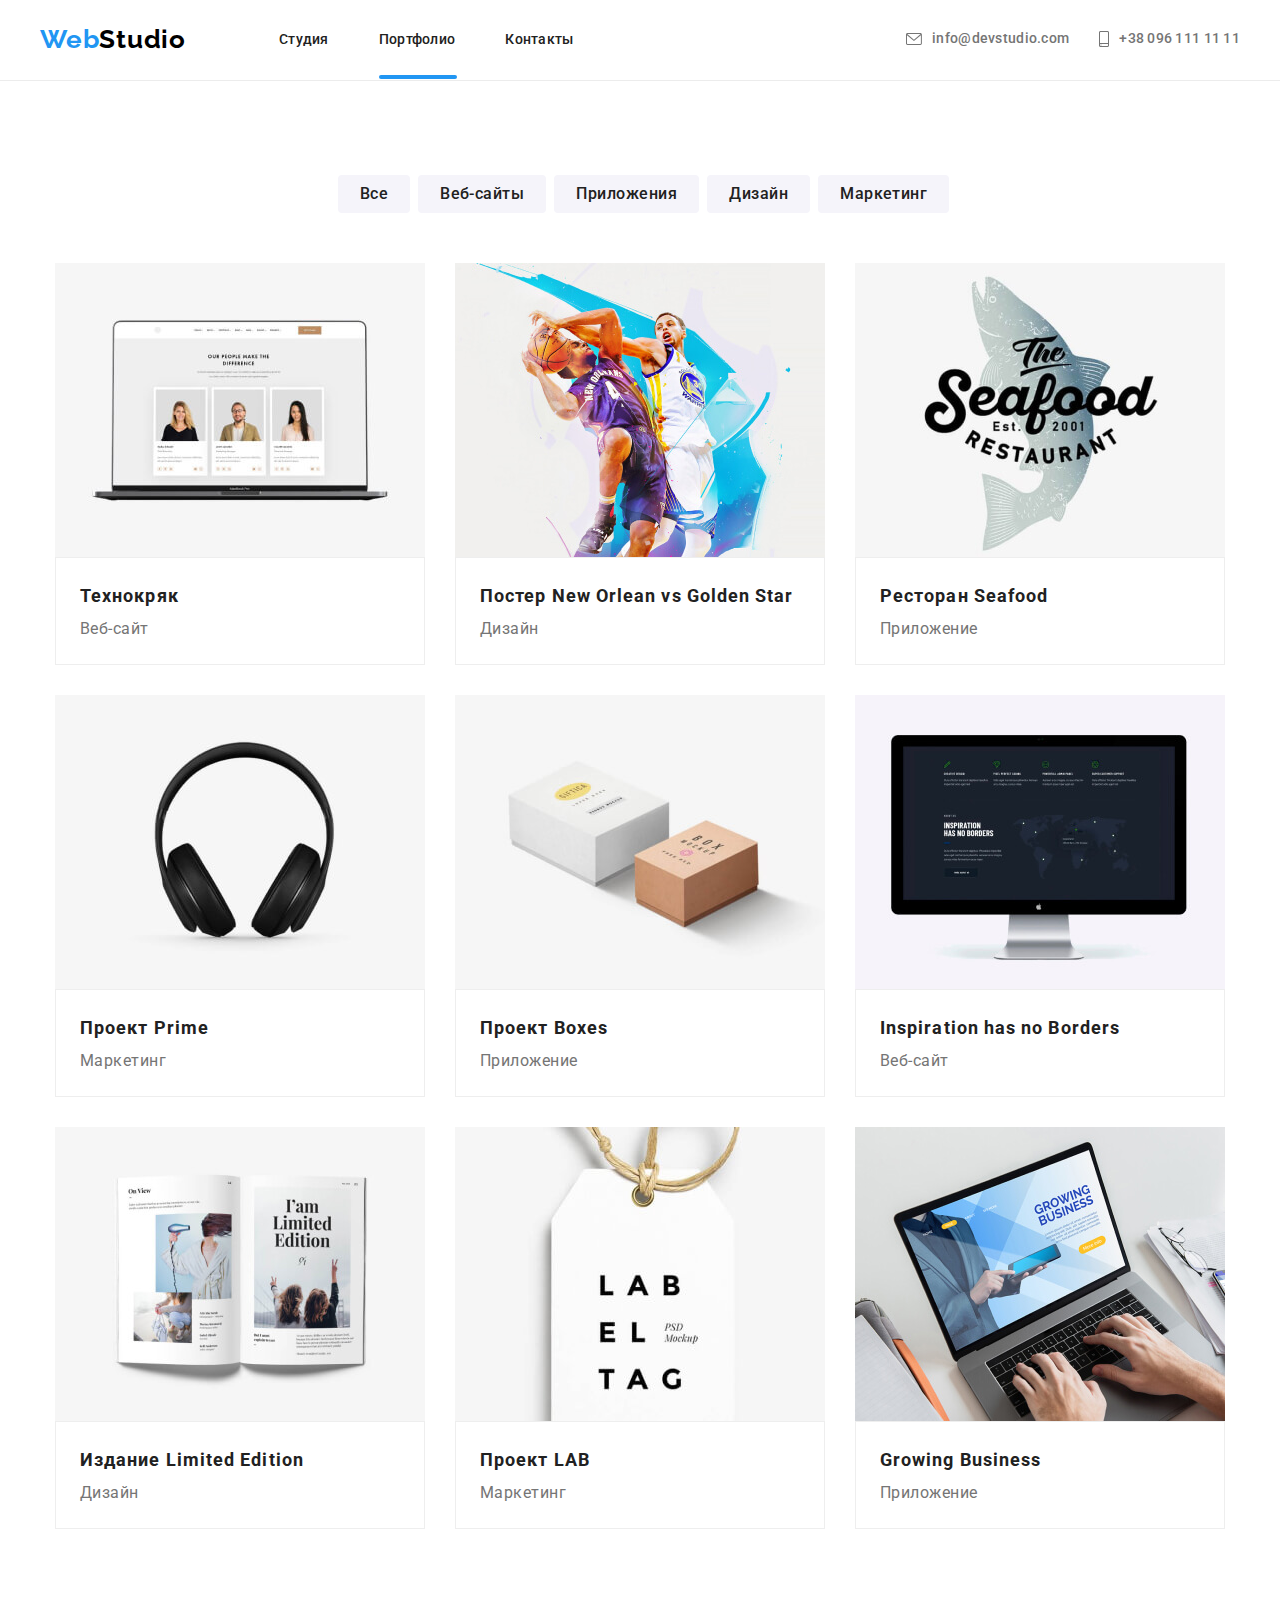
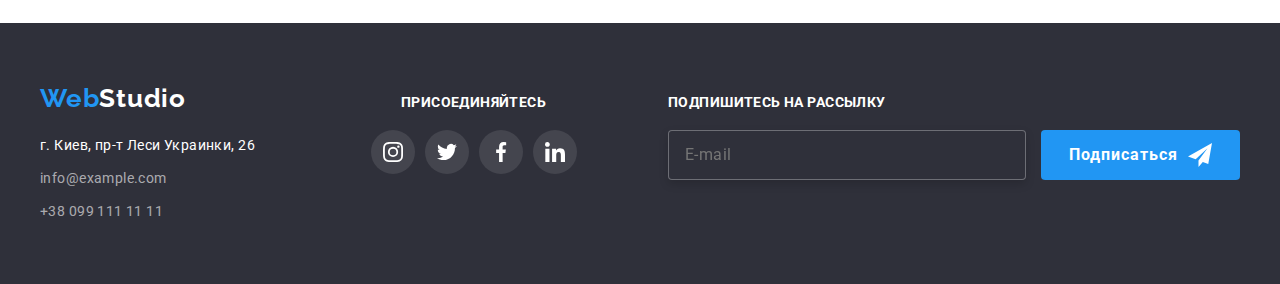
==== commit db782299: "goit-markup-hw-08-1" ====
--- a/portfolio.html
+++ b/portfolio.html
@@ -106,9 +106,9 @@
               >
             </li>
           </ul>
-        </div>
-
-        <div class="mobile-menu__social-down">
+          <!-- </div>
+
+        <div class="mobile-menu__social-down"> -->
           <ul class="mobile-menu__social">
             <li class="mobile-menu__social-item">
               <a href="" class="mobile-menu__social-link">Instagram</a>
@@ -164,30 +164,30 @@
                   <picture>
                     <source
                       srcset="
-                        ./images/Photo-WebStudio/desktop/portfolio/portfolio1.jpg    1x,
-                        ./images/Photo-WebStudio/desktop/portfolio/portfolio1@2x.jpg 2x
-                      "
-                      media="(min-width: 1200px)"
-                      type="image/jpeg"
-                    />
-                    <source
-                      srcset="
-                        ./images/Photo-WebStudio/tablet/portfolio/portfolio1.jpg    1x,
-                        ./images/Photo-WebStudio/tablet/portfolio/portfolio1@2x.jpg 2x
-                      "
-                      media="(min-width: 768px)"
-                      type="image/jpeg"
-                    />
-                    <source
-                      srcset="
-                        ./images/Photo-WebStudio/mobile/portfolio/portfolio1.jpg    1x,
-                        ./images/Photo-WebStudio/mobile/portfolio/portfolio1@2x.jpg 2x
-                      "
-                      media="(max-width: 767px)"
-                      type="image/jpeg"
-                    />
-                    <img
-                      src="./images/Photo-WebStudio/mobile/portfolio/portfolio1.jpg"
+                        ./images/photo-webstudio/desktop/portfolio/portfolio1.jpg    1x,
+                        ./images/photo-webstudio/desktop/portfolio/portfolio1@2x.jpg 2x
+                      "
+                      media="(min-width: 1200px)"
+                      type="image/jpeg"
+                    />
+                    <source
+                      srcset="
+                        ./images/photo-webstudio/tablet/portfolio/portfolio1.jpg    1x,
+                        ./images/photo-webstudio/tablet/portfolio/portfolio1@2x.jpg 2x
+                      "
+                      media="(min-width: 768px)"
+                      type="image/jpeg"
+                    />
+                    <source
+                      srcset="
+                        ./images/photo-webstudio/mobile/portfolio/portfolio1.jpg    1x,
+                        ./images/photo-webstudio/mobile/portfolio/portfolio1@2x.jpg 2x
+                      "
+                      media="(max-width: 767px)"
+                      type="image/jpeg"
+                    />
+                    <img
+                      src="./images/photo-webstudio/mobile/portfolio/portfolio1.jpg"
                       alt="Технокряк"
                       width="450"
                       height="294"
@@ -215,30 +215,30 @@
                   <picture>
                     <source
                       srcset="
-                        ./images/Photo-WebStudio/desktop/portfolio/portfolio2.jpg    1x,
-                        ./images/Photo-WebStudio/desktop/portfolio/portfolio2@2x.jpg 2x
-                      "
-                      media="(min-width: 1200px)"
-                      type="image/jpeg"
-                    />
-                    <source
-                      srcset="
-                        ./images/Photo-WebStudio/tablet/portfolio/portfolio2.jpg    1x,
-                        ./images/Photo-WebStudio/tablet/portfolio/portfolio2@2x.jpg 2x
-                      "
-                      media="(min-width: 768px)"
-                      type="image/jpeg"
-                    />
-                    <source
-                      srcset="
-                        ./images/Photo-WebStudio/mobile/portfolio/portfolio2.jpg    1x,
-                        ./images/Photo-WebStudio/mobile/portfolio/portfolio2@2x.jpg 2x
-                      "
-                      media="(max-width: 767px)"
-                      type="image/jpeg"
-                    />
-                    <img
-                      src="./images/Photo-WebStudio/mobile/portfolio/portfolio2.jpg"
+                        ./images/photo-webstudio/desktop/portfolio/portfolio2.jpg    1x,
+                        ./images/photo-webstudio/desktop/portfolio/portfolio2@2x.jpg 2x
+                      "
+                      media="(min-width: 1200px)"
+                      type="image/jpeg"
+                    />
+                    <source
+                      srcset="
+                        ./images/photo-webstudio/tablet/portfolio/portfolio2.jpg    1x,
+                        ./images/photo-webstudio/tablet/portfolio/portfolio2@2x.jpg 2x
+                      "
+                      media="(min-width: 768px)"
+                      type="image/jpeg"
+                    />
+                    <source
+                      srcset="
+                        ./images/photo-webstudio/mobile/portfolio/portfolio2.jpg    1x,
+                        ./images/photo-webstudio/mobile/portfolio/portfolio2@2x.jpg 2x
+                      "
+                      media="(max-width: 767px)"
+                      type="image/jpeg"
+                    />
+                    <img
+                      src="./images/photo-webstudio/mobile/portfolio/portfolio2.jpg"
                       alt="Постер New Orlean vs Golden Star"
                       width="450"
                       height="294"
@@ -272,30 +272,30 @@
                   <picture>
                     <source
                       srcset="
-                        ./images/Photo-WebStudio/desktop/portfolio/portfolio3.jpg    1x,
-                        ./images/Photo-WebStudio/desktop/portfolio/portfolio3@2x.jpg 2x
-                      "
-                      media="(min-width: 1200px)"
-                      type="image/jpeg"
-                    />
-                    <source
-                      srcset="
-                        ./images/Photo-WebStudio/tablet/portfolio/portfolio3.jpg    1x,
-                        ./images/Photo-WebStudio/tablet/portfolio/portfolio3@2x.jpg 2x
-                      "
-                      media="(min-width: 768px)"
-                      type="image/jpeg"
-                    />
-                    <source
-                      srcset="
-                        ./images/Photo-WebStudio/mobile/portfolio/portfolio3.jpg    1x,
-                        ./images/Photo-WebStudio/mobile/portfolio/portfolio3@2x.jpg 2x
-                      "
-                      media="(max-width: 767px)"
-                      type="image/jpeg"
-                    />
-                    <img
-                      src="./images/Photo-WebStudio/mobile/portfolio/portfolio3.jpg"
+                        ./images/photo-webstudio/desktop/portfolio/portfolio3.jpg    1x,
+                        ./images/photo-webstudio/desktop/portfolio/portfolio3@2x.jpg 2x
+                      "
+                      media="(min-width: 1200px)"
+                      type="image/jpeg"
+                    />
+                    <source
+                      srcset="
+                        ./images/photo-webstudio/tablet/portfolio/portfolio3.jpg    1x,
+                        ./images/photo-webstudio/tablet/portfolio/portfolio3@2x.jpg 2x
+                      "
+                      media="(min-width: 768px)"
+                      type="image/jpeg"
+                    />
+                    <source
+                      srcset="
+                        ./images/photo-webstudio/mobile/portfolio/portfolio3.jpg    1x,
+                        ./images/photo-webstudio/mobile/portfolio/portfolio3@2x.jpg 2x
+                      "
+                      media="(max-width: 767px)"
+                      type="image/jpeg"
+                    />
+                    <img
+                      src="./images/photo-webstudio/mobile/portfolio/portfolio3.jpg"
                       alt="Ресторан Seafood"
                       width="450"
                       height="294"
@@ -327,30 +327,30 @@
                   <picture>
                     <source
                       srcset="
-                        ./images/Photo-WebStudio/desktop/portfolio/portfolio4.jpg    1x,
-                        ./images/Photo-WebStudio/desktop/portfolio/portfolio4@2x.jpg 2x
-                      "
-                      media="(min-width: 1200px)"
-                      type="image/jpeg"
-                    />
-                    <source
-                      srcset="
-                        ./images/Photo-WebStudio/tablet/portfolio/portfolio4.jpg    1x,
-                        ./images/Photo-WebStudio/tablet/portfolio/portfolio4@2x.jpg 2x
-                      "
-                      media="(min-width: 768px)"
-                      type="image/jpeg"
-                    />
-                    <source
-                      srcset="
-                        ./images/Photo-WebStudio/mobile/portfolio/portfolio4.jpg    1x,
-                        ./images/Photo-WebStudio/mobile/portfolio/portfolio4@2x.jpg 2x
-                      "
-                      media="(max-width: 767px)"
-                      type="image/jpeg"
-                    />
-                    <img
-                      src="./images/Photo-WebStudio/mobile/portfolio/portfolio4.jpg"
+                        ./images/photo-webstudio/desktop/portfolio/portfolio4.jpg    1x,
+                        ./images/photo-webstudio/desktop/portfolio/portfolio4@2x.jpg 2x
+                      "
+                      media="(min-width: 1200px)"
+                      type="image/jpeg"
+                    />
+                    <source
+                      srcset="
+                        ./images/photo-webstudio/tablet/portfolio/portfolio4.jpg    1x,
+                        ./images/photo-webstudio/tablet/portfolio/portfolio4@2x.jpg 2x
+                      "
+                      media="(min-width: 768px)"
+                      type="image/jpeg"
+                    />
+                    <source
+                      srcset="
+                        ./images/photo-webstudio/mobile/portfolio/portfolio4.jpg    1x,
+                        ./images/photo-webstudio/mobile/portfolio/portfolio4@2x.jpg 2x
+                      "
+                      media="(max-width: 767px)"
+                      type="image/jpeg"
+                    />
+                    <img
+                      src="./images/photo-webstudio/mobile/portfolio/portfolio4.jpg"
                       alt="Проект Prime"
                       width="450"
                       height="294"
@@ -378,30 +378,30 @@
                   <picture>
                     <source
                       srcset="
-                        ./images/Photo-WebStudio/desktop/portfolio/portfolio5.jpg    1x,
-                        ./images/Photo-WebStudio/desktop/portfolio/portfolio5@2x.jpg 2x
-                      "
-                      media="(min-width: 1200px)"
-                      type="image/jpeg"
-                    />
-                    <source
-                      srcset="
-                        ./images/Photo-WebStudio/tablet/portfolio/portfolio5.jpg    1x,
-                        ./images/Photo-WebStudio/tablet/portfolio/portfolio5@2x.jpg 2x
-                      "
-                      media="(min-width: 768px)"
-                      type="image/jpeg"
-                    />
-                    <source
-                      srcset="
-                        ./images/Photo-WebStudio/mobile/portfolio/portfolio5.jpg    1x,
-                        ./images/Photo-WebStudio/mobile/portfolio/portfolio5@2x.jpg 2x
-                      "
-                      media="(max-width: 767px)"
-                      type="image/jpeg"
-                    />
-                    <img
-                      src="./images/Photo-WebStudio/mobile/portfolio/portfolio5.jpg"
+                        ./images/photo-webstudio/desktop/portfolio/portfolio5.jpg    1x,
+                        ./images/photo-webstudio/desktop/portfolio/portfolio5@2x.jpg 2x
+                      "
+                      media="(min-width: 1200px)"
+                      type="image/jpeg"
+                    />
+                    <source
+                      srcset="
+                        ./images/photo-webstudio/tablet/portfolio/portfolio5.jpg    1x,
+                        ./images/photo-webstudio/tablet/portfolio/portfolio5@2x.jpg 2x
+                      "
+                      media="(min-width: 768px)"
+                      type="image/jpeg"
+                    />
+                    <source
+                      srcset="
+                        ./images/photo-webstudio/mobile/portfolio/portfolio5.jpg    1x,
+                        ./images/photo-webstudio/mobile/portfolio/portfolio5@2x.jpg 2x
+                      "
+                      media="(max-width: 767px)"
+                      type="image/jpeg"
+                    />
+                    <img
+                      src="./images/photo-webstudio/mobile/portfolio/portfolio5.jpg"
                       alt="Проект Boxes"
                       width="450"
                       height="294"
@@ -429,30 +429,30 @@
                   <picture>
                     <source
                       srcset="
-                        ./images/Photo-WebStudio/desktop/portfolio/portfolio6.jpg    1x,
-                        ./images/Photo-WebStudio/desktop/portfolio/portfolio6@2x.jpg 2x
-                      "
-                      media="(min-width: 1200px)"
-                      type="image/jpeg"
-                    />
-                    <source
-                      srcset="
-                        ./images/Photo-WebStudio/tablet/portfolio/portfolio6.jpg    1x,
-                        ./images/Photo-WebStudio/tablet/portfolio/portfolio6@2x.jpg 2x
-                      "
-                      media="(min-width: 768px)"
-                      type="image/jpeg"
-                    />
-                    <source
-                      srcset="
-                        ./images/Photo-WebStudio/mobile/portfolio/portfolio6.jpg    1x,
-                        ./images/Photo-WebStudio/mobile/portfolio/portfolio6@2x.jpg 2x
-                      "
-                      media="(max-width: 767px)"
-                      type="image/jpeg"
-                    />
-                    <img
-                      src="./images/Photo-WebStudio/mobile/portfolio/portfolio6.jpg"
+                        ./images/photo-webstudio/desktop/portfolio/portfolio6.jpg    1x,
+                        ./images/photo-webstudio/desktop/portfolio/portfolio6@2x.jpg 2x
+                      "
+                      media="(min-width: 1200px)"
+                      type="image/jpeg"
+                    />
+                    <source
+                      srcset="
+                        ./images/photo-webstudio/tablet/portfolio/portfolio6.jpg    1x,
+                        ./images/photo-webstudio/tablet/portfolio/portfolio6@2x.jpg 2x
+                      "
+                      media="(min-width: 768px)"
+                      type="image/jpeg"
+                    />
+                    <source
+                      srcset="
+                        ./images/photo-webstudio/mobile/portfolio/portfolio6.jpg    1x,
+                        ./images/photo-webstudio/mobile/portfolio/portfolio6@2x.jpg 2x
+                      "
+                      media="(max-width: 767px)"
+                      type="image/jpeg"
+                    />
+                    <img
+                      src="./images/photo-webstudio/mobile/portfolio/portfolio6.jpg"
                       alt="Inspiration has no Borders"
                       width="450"
                       height="294"
@@ -482,30 +482,30 @@
                   <picture>
                     <source
                       srcset="
-                        ./images/Photo-WebStudio/desktop/portfolio/portfolio7.jpg    1x,
-                        ./images/Photo-WebStudio/desktop/portfolio/portfolio7@2x.jpg 2x
-                      "
-                      media="(min-width: 1200px)"
-                      type="image/jpeg"
-                    />
-                    <source
-                      srcset="
-                        ./images/Photo-WebStudio/tablet/portfolio/portfolio7.jpg    1x,
-                        ./images/Photo-WebStudio/tablet/portfolio/portfolio7@2x.jpg 2x
-                      "
-                      media="(min-width: 768px)"
-                      type="image/jpeg"
-                    />
-                    <source
-                      srcset="
-                        ./images/Photo-WebStudio/mobile/portfolio/portfolio7.jpg    1x,
-                        ./images/Photo-WebStudio/mobile/portfolio/portfolio7@2x.jpg 2x
-                      "
-                      media="(max-width: 767px)"
-                      type="image/jpeg"
-                    />
-                    <img
-                      src="./images/Photo-WebStudio/mobile/portfolio/portfolio7.jpg"
+                        ./images/photo-webstudio/desktop/portfolio/portfolio7.jpg    1x,
+                        ./images/photo-webstudio/desktop/portfolio/portfolio7@2x.jpg 2x
+                      "
+                      media="(min-width: 1200px)"
+                      type="image/jpeg"
+                    />
+                    <source
+                      srcset="
+                        ./images/photo-webstudio/tablet/portfolio/portfolio7.jpg    1x,
+                        ./images/photo-webstudio/tablet/portfolio/portfolio7@2x.jpg 2x
+                      "
+                      media="(min-width: 768px)"
+                      type="image/jpeg"
+                    />
+                    <source
+                      srcset="
+                        ./images/photo-webstudio/mobile/portfolio/portfolio7.jpg    1x,
+                        ./images/photo-webstudio/mobile/portfolio/portfolio7@2x.jpg 2x
+                      "
+                      media="(max-width: 767px)"
+                      type="image/jpeg"
+                    />
+                    <img
+                      src="./images/photo-webstudio/mobile/portfolio/portfolio7.jpg"
                       alt="Издание Limited Edition"
                       width="450"
                       height="294"
@@ -535,30 +535,30 @@
                   <picture>
                     <source
                       srcset="
-                        ./images/Photo-WebStudio/desktop/portfolio/portfolio8.jpg    1x,
-                        ./images/Photo-WebStudio/desktop/portfolio/portfolio8@2x.jpg 2x
-                      "
-                      media="(min-width: 1200px)"
-                      type="image/jpeg"
-                    />
-                    <source
-                      srcset="
-                        ./images/Photo-WebStudio/tablet/portfolio/portfolio8.jpg    1x,
-                        ./images/Photo-WebStudio/tablet/portfolio/portfolio8@2x.jpg 2x
-                      "
-                      media="(min-width: 768px)"
-                      type="image/jpeg"
-                    />
-                    <source
-                      srcset="
-                        ./images/Photo-WebStudio/mobile/portfolio/portfolio8.jpg    1x,
-                        ./images/Photo-WebStudio/mobile/portfolio/portfolio8@2x.jpg 2x
-                      "
-                      media="(max-width: 767px)"
-                      type="image/jpeg"
-                    />
-                    <img
-                      src="./images/Photo-WebStudio/mobile/portfolio/portfolio8.jpg"
+                        ./images/photo-webstudio/desktop/portfolio/portfolio8.jpg    1x,
+                        ./images/photo-webstudio/desktop/portfolio/portfolio8@2x.jpg 2x
+                      "
+                      media="(min-width: 1200px)"
+                      type="image/jpeg"
+                    />
+                    <source
+                      srcset="
+                        ./images/photo-webstudio/tablet/portfolio/portfolio8.jpg    1x,
+                        ./images/photo-webstudio/tablet/portfolio/portfolio8@2x.jpg 2x
+                      "
+                      media="(min-width: 768px)"
+                      type="image/jpeg"
+                    />
+                    <source
+                      srcset="
+                        ./images/photo-webstudio/mobile/portfolio/portfolio8.jpg    1x,
+                        ./images/photo-webstudio/mobile/portfolio/portfolio8@2x.jpg 2x
+                      "
+                      media="(max-width: 767px)"
+                      type="image/jpeg"
+                    />
+                    <img
+                      src="./images/photo-webstudio/mobile/portfolio/portfolio8.jpg"
                       alt="Проект LAB"
                       width="450"
                       height="294"
@@ -586,30 +586,30 @@
                   <picture>
                     <source
                       srcset="
-                        ./images/Photo-WebStudio/desktop/portfolio/portfolio9.jpg    1x,
-                        ./images/Photo-WebStudio/desktop/portfolio/portfolio9@2x.jpg 2x
-                      "
-                      media="(min-width: 1200px)"
-                      type="image/jpeg"
-                    />
-                    <source
-                      srcset="
-                        ./images/Photo-WebStudio/tablet/portfolio/portfolio9.jpg    1x,
-                        ./images/Photo-WebStudio/tablet/portfolio/portfolio9@2x.jpg 2x
-                      "
-                      media="(min-width: 768px)"
-                      type="image/jpeg"
-                    />
-                    <source
-                      srcset="
-                        ./images/Photo-WebStudio/mobile/portfolio/portfolio9.jpg    1x,
-                        ./images/Photo-WebStudio/mobile/portfolio/portfolio9@2x.jpg 2x
-                      "
-                      media="(max-width: 767px)"
-                      type="image/jpeg"
-                    />
-                    <img
-                      src="./images/Photo-WebStudio/mobile/portfolio/portfolio9.jpg"
+                        ./images/photo-webstudio/desktop/portfolio/portfolio9.jpg    1x,
+                        ./images/photo-webstudio/desktop/portfolio/portfolio9@2x.jpg 2x
+                      "
+                      media="(min-width: 1200px)"
+                      type="image/jpeg"
+                    />
+                    <source
+                      srcset="
+                        ./images/photo-webstudio/tablet/portfolio/portfolio9.jpg    1x,
+                        ./images/photo-webstudio/tablet/portfolio/portfolio9@2x.jpg 2x
+                      "
+                      media="(min-width: 768px)"
+                      type="image/jpeg"
+                    />
+                    <source
+                      srcset="
+                        ./images/photo-webstudio/mobile/portfolio/portfolio9.jpg    1x,
+                        ./images/photo-webstudio/mobile/portfolio/portfolio9@2x.jpg 2x
+                      "
+                      media="(max-width: 767px)"
+                      type="image/jpeg"
+                    />
+                    <img
+                      src="./images/photo-webstudio/mobile/portfolio/portfolio9.jpg"
                       alt="Growing Business"
                       width="450"
                       height="294"
--- a/css/main.min.css
+++ b/css/main.min.css
@@ -1,3 +1,3 @@
 :root{--text-color-white: #ffffff;--main-text-color: #757575;--title-color: #212121;--accent-color: #2196f3;--logo-color: #000000;--btn-hover-color: #188ce8;--dark-bg-color: #2f303a;--light-bg-color: #f5f4fa;--modal-win-bg: rgba(0, 0, 0, 0.2);--modal-win-bg-cl: #ffffff;--main-font: "Roboto", sans-serif;--logo-font: "Raleway", sans-serif;--btn-sh-duration: 250ms;--btn-sh-function: cubic-bezier(0.4, 0, 0.2, 1);--modal-win-box-shadow: 0px 1px 3px rgba(0, 0, 0, 0.12),
-    0px 1px 1px rgba(0, 0, 0, 0.14), 0px 2px 1px rgba(0, 0, 0, 0.2)}*,*::before,*::after{margin:0;padding:0}ul{list-style:none}a{text-decoration:none}img{display:block;width:100%;height:auto}body{font-family:var(--main-font);font-size:14px;line-height:1.71;letter-spacing:0.03em;color:var(--main-text-color)}.link{font-family:var(--main-font);font-weight:500;font-size:14px;line-height:1.14;letter-spacing:0.02em;color:var(--title-color);padding:32px 0;transition:var(--btn-sh-duration) var(--btn-sh-function)}.container{width:100%;padding-left:15px;padding-right:15px}@media screen and (min-width: 480px){.container{max-width:480px;margin-left:auto;margin-right:auto}}@media screen and (min-width: 768px){.container{max-width:768px;padding-left:15px;padding-right:15px}}@media screen and (min-width: 1200px){.container{max-width:1200px;padding-left:0;padding-right:0}}.page-header{padding:21px 0;border-bottom:1px solid #ececec;position:relative;overflow:hidden}@media screen and (min-width: 1200px){.page-header{padding:24px 0 25px 0}}.page-header__container{display:flex;align-items:center}@media screen and (max-width: 1199.98px){.page-header__container{justify-content:space-between}}.logo{font-family:var(--logo-font);font-weight:bold;font-size:26px;line-height:1.19;letter-spacing:0.03em;text-decoration:none}@media screen and (min-width: 1200px){.logo{margin-right:93px}}.logo__up-left,.logo__down-left{color:var(--accent-color)}.logo__up-right{color:var(--logo-color)}.logo__down-right{color:var(--text-color-white)}.mobile-menu__box{position:absolute;top:0;right:0;width:100vw;height:100vh;background-color:var(--modal-win-bg-cl);padding:48px 40px;z-index:98;transform:translateX(100%);transition:transform var(--btn-sh-duration) var(--btn-sh-function)}@media screen and (min-width: 768px){.mobile-menu__box{display:none}}.mobile-menu__box.is-open{position:fixed;flex-direction:column;justify-content:space-between;transform:translateX(0);transition:transform var(--btn-sh-duration) var(--btn-sh-function)}.mobile-menu__nav-list{padding:0;margin:0;list-style:none}.mobile-menu__item:not(:last-child){margin-bottom:32px}.mobile-menu__link{display:inline-block;font-weight:500;font-size:40px;line-height:1.17;letter-spacing:0.02em;color:var(--title-color);transition:var(--btn-sh-duration) var(--btn-sh-function)}.mobile-menu__link:hover,.mobile-menu__link:focus{color:var(--accent-color)}.mobile-menu__link--current{color:var(--accent-color)}.mobile-menu__btn{right:23px;top:22px;padding:0;background-color:transparent;border:none}.mobile-menu__btn:hover,.mobile-menu__btn:focus,.mobile-menu__btn:active{cursor:pointer}@media screen and (min-width: 768px){.mobile-menu__btn{display:none}}.mobile-menu__icon-menu{width:24px;height:16px;fill:#000;transition:fill var(--btn-sh-duration) var(--btn-sh-function)}.mobile-menu__btn:hover .mobile-menu__icon-menu,.mobile-menu__btn:focus .mobile-menu__icon-menu{fill:var(--accent-color)}.mobile-menu__close-btn{position:absolute;right:17px;top:24px;padding:0;background-color:transparent;border:none}.mobile-menu__close-btn:hover,.mobile-menu__close-btn:focus,.mobile-menu__close-btn:active{cursor:pointer}@media screen and (min-width: 768px){.mobile-menu__close-btn{display:none}}.mobile-menu__icon-cross{width:20px;height:20px;fill:#000;transition:fill var(--btn-sh-duration) var(--btn-sh-function)}.mobile-menu__close-btn:hover .mobile-menu__icon-cross,.mobile-menu__close-btn:focus .mobile-menu__icon-cross{fill:var(--accent-color)}.mobile-menu__contacts-item:not(:last-child){margin-bottom:32px}.mobile-menu__contacts-link{display:inline-block;font-weight:500;font-size:24px;line-height:1.16;letter-spacing:0.02em;color:var(--main-text-color);text-decoration:none;transition:var(--btn-sh-duration) var(--btn-sh-function)}.mobile-menu__contacts-link:hover,.mobile-menu__contacts-link:focus{font-style:normal;font-weight:500;font-size:34px;line-height:1.67;letter-spacing:0.02em;color:var(--accent-color)}.mobile-menu__social{display:flex;flex-wrap:wrap;margin-top:64px;align-items:flex-end}.mobile-menu__social-item:first-child{padding-left:0}.mobile-menu__social-link{font-style:normal;font-weight:500;font-size:18px;line-height:1.22;letter-spacing:0.02em;color:var(--accent-color)}.mobile-menu__social-item::after{content:"";width:22px;height:0px;left:135px;top:726px;border:1px solid rgba(33,33,33,0.2);transform:rotate(90deg);margin-left:10px;margin-right:10px}.mobile-menu__contacts-down{margin-top:300px}.mobile-menu__social-down{padding-bottom:0}.navigation{display:flex}.page__nav{display:none}@media screen and (min-width: 768px){.page__nav{display:block}}.navigation__link{font-family:var(--main-font);font-weight:500;font-size:14px;line-height:1.14;letter-spacing:0.02em;color:var(--title-color);padding:32px 0;transition:var(--btn-sh-duration) var(--btn-sh-function)}.navigation__link:hover,.navigation__link:focus{color:var(--accent-color)}.navigation__mode:not(:last-child){margin-right:50px}.navigation__sdudio::after{content:"";display:block;position:absolute;width:48px;height:4px;background:#2196f3;border-radius:2px;margin-top:26px;transition:var(--btn-sh-duration) var(--btn-sh-function)}@media screen and (min-width: 1200px){.navigation__sdudio::after{margin-top:24px}}.navigation__portfolio::after{content:"";display:block;position:absolute;width:78px;height:4px;background:#2196f3;border-radius:2px;margin-top:26px;transition:var(--btn-sh-duration) var(--btn-sh-function)}@media screen and (min-width: 1200px){.navigation__portfolio::after{margin-top:24px}}.contact{display:none}@media screen and (min-width: 768px){.contact{display:block}}@media screen and (min-width: 1200px){.contact{display:flex;margin-left:auto}}.contact__email-icon{width:16px;height:12px;fill:currentColor;margin-right:10px}.contact__smartphone-icon{width:10px;height:16px;fill:currentColor;margin-right:10px}@media screen and (min-width: 768px) and (max-width: 1199.98px){.contact__item-up:not(:last-child){margin-bottom:10px}}@media screen and (min-width: 1200px){.contact__item-up:not(:last-child){margin-right:30px}}.contact__link-up{display:flex;align-items:center}.contact__link-up{font-family:var(--main-font);font-weight:500;font-size:14px;line-height:1.14;letter-spacing:0.02em;color:var(--main-text);transition:var(--btn-sh-duration) var(--btn-sh-function)}.contact__link-up:hover,.contact__link-up:focus{color:var(--accent-color)}.address{font-style:normal;margin-top:20px}.address__link{font-family:var(--main-font);font-size:14px;line-height:1.71x;letter-spacing:0.03em;color:var(--text-color-white);transition:var(--btn-sh-duration) var(--btn-sh-function)}.address__link:hover,.address__link:focus{color:var(--accent-color)}.footer{padding-top:60px;padding-bottom:60px;background-color:var(--dark-bg-color)}@media screen and (min-width: 768px){.footer__container{display:flex;flex-wrap:wrap;justify-content:space-around;align-items:baseline}}@media screen and (min-width: 1200px){.footer__container{justify-content:space-between}}@media screen and (max-width: 1199.98px){.footer-box{text-align:center}}@media screen and (max-width: 767.98px){.footer-box{margin-bottom:60px}}@media screen and (min-width: 1200px){.footer-box{margin-bottom:60px;justify-content:space-between}}.contact-footer__mode{margin-top:9px}.contact-footer__link{font-family:var(--main-font);font-size:14px;line-height:1.71;letter-spacing:0.03em;color:rgba(255,255,255,0.6);margin-top:9px;transition:var(--btn-sh-duration) var(--btn-sh-function)}.contact-footer__link:hover,.contact-footer__link:focus{color:var(--accent-color)}.footer-title{font-weight:bold;font-size:14px;line-height:16px;letter-spacing:0.03em;text-transform:uppercase;color:var(--text-color-white);margin-bottom:20px}.footer-social__list{display:flex;justify-content:center}.footer-social__link{width:44px;height:44px;border-radius:50%;background-color:rgba(255,255,255,0.1);display:flex;align-items:center;justify-content:center;transition:var(--btn-sh-duration) var(--btn-sh-function)}.footer-social__link:hover,.footer-social__link:focus{background-color:var(--accent-color)}.footer-social__item:not(:last-child){margin-right:10px}.footer-social__icon{fill:currentColor;color:var(--text-color-white)}.footer-social-block{text-align:center;margin-bottom:60px}@media screen and (min-width: 767.98px){.footer-social-block{margin-bottom:60px}}.footer-subscribe__title{font-weight:bold;font-size:14px;line-height:16px;letter-spacing:0.03em;text-transform:uppercase;color:var(--text-color-white);margin-bottom:20px}.footer-subscribe__input{width:100%;height:50px;border:1px solid rgba(255,255,255,0.3);box-sizing:border-box;filter:drop-shadow(0px 4px 4px rgba(0,0,0,0.15));border-radius:4px;font-weight:normal;font-size:16px;line-height:1.25x;letter-spacing:0.03em;color:rgba(255,255,255,0.6);padding:15px 16px;background-color:#2f303a;transition:border var(--btn-sh-duration) var(--btn-sh-function)}.footer-subscribe__input:hover,.footer-subscribe__input:focus{border:1px solid var(--accent-color);cursor:pointer;outline:none}@media screen and (min-width: 768px){.footer-subscribe__input{width:450px;height:50px}}@media screen and (min-width: 1200px){.footer-subscribe__input{width:358px;height:50px;margin-right:12px}}.footer-btn-scb{font-weight:bold;font-size:16px;line-height:1.87;letter-spacing:0.06em;color:var(--text-color-white);display:inline-flex;align-items:center;padding:10px 28px;border:none;border-radius:4px;background-color:var(--accent-color);cursor:pointer;transition:background-color var(--btn-sh-duration) var(--btn-sh-function)}.footer-btn-scb:hover,.footer-btn-scb:focus{background-color:var(--btn-hover-color)}@media screen and (max-width: 1199.98px){.footer-btn-scb{margin-top:20px}}.footer-icon-send{margin-left:10px;width:24px;height:24px}@media screen and (max-width: 1199.98px){.footer-subscribe{text-align:center}}@media screen and (min-width: 767.98px) and (max-width: 1199.98px){.footer-subscribe{margin-top:60px}}@media screen and (min-width: 768px) and (max-width: 1199.98px){.footer-subscribe__box{width:360px;display:flex;flex-wrap:wrap;justify-content:center}}.backdrop{position:fixed;top:0;left:0;width:100%;height:810px;background:rgba(0,0,0,0.2);opacity:1;transition:var(--btn-sh-duration) var(--btn-sh-function)}.is-hidden{opacity:0;visibility:hidden;pointer-events:none;transition:opacity var(--btn-sh-duration) var(--btn-sh-function),visibility var(--btn-sh-duration) var(--btn-sh-function)}.backdrop.is-hidden .modal{transform:translate(-50%, -50%) scale(0);transition:var(--btn-sh-duration) var(--btn-sh-function)}.modal{position:absolute;top:50%;left:50%;transform:translate(-50%, -50%);width:450px;background-color:var(--modal-win-bg-cl);box-shadow:var(--modal-win-box-shadow);border-radius:4px;transform:translate(-50%, -50%) scale(1);transition:var(--btn-sh-duration) var(--btn-sh-function);padding:40px 40px}@media screen and (min-width: 1200px){.modal{width:528px}}.modal__btn-close{display:flex;justify-content:center;align-items:center;width:30px;height:30px;border:1px solid rgba(0,0,0,0.1);background:var(--modal-win-bg-cl);border-radius:50%;position:absolute;top:6px;right:6px}.modal__btn-close:hover,.modal__btn-close:focus,.modal__btn-close:active{cursor:pointer}.modal__close-icon{width:18px;height:18px;fill:#000;transition:fill var(--btn-sh-duration) var(--btn-sh-function)}.modal__btn-close:hover .modal__close-icon,.modal__btn-close:focus .modal__close-icon{fill:var(--accent-color)}.modal__title{color:#212121;font-weight:bold;font-size:20px;line-height:1.5;text-align:center;margin-bottom:12px}.modal-form{display:flex;flex-direction:column}.modal-form__element{display:flex;flex-direction:column;justify-content:center}.modal-form__element:hover input,.modal-form__element:focus input{outline:none;cursor:pointer;border:1px solid var(--accent-color);border-radius:4px}.modal-form__element:hover .modal-form__icon,.modal-form__element:focus-within .modal-form__icon{cursor:pointer;fill:var(--accent-color)}.modal-form__margin{margin-bottom:10px}.modal-form__label{font-size:12px;line-height:1.17;letter-spacing:0.01em;color:#757575;margin-bottom:4px}.modal-form__input-text{color:#000;font-size:14px;line-height:1.17px;letter-spacing:0.01em}.modal-form__name-block{position:relative}.modal-form__icon{position:absolute;width:18px;height:18px;margin-left:15px;fill:#212121;transition:fill var(--btn-sh-duration) var(--btn-sh-function)}.modal-form__padding-svg{padding:12px 0 12px 42px}.modal-form__input-border{border:1px solid rgba(33,33,33,0.2);border-radius:4px;transition:border var(--btn-sh-duration) var(--btn-sh-function)}.modal-form__input-height{height:40px}.modal-form__textarea{border:1px solid rgba(33,33,33,0.2);resize:none;height:120px;padding:12px 16px;font-size:12px;line-height:1.67;letter-spacing:0.01em;border-radius:4px;transition:border var(--btn-sh-duration) var(--btn-sh-function)}.modal-form__textarea::placeholder{color:rgba(117,117,117,0.5)}.modal-form__margin-comment{margin-bottom:20px}.modal-form__checkbox{display:inline-flex;align-items:center;margin-left:auto;margin-right:auto;margin-bottom:30px}.modal-form__checkbox-label{display:flex;align-items:center;font-size:12px;line-height:24px;color:var(--main-text-color)}.modal-form__checkbox-label::before{content:"";display:inline-block;width:16px;height:15px;margin-right:7px;border:2px solid #212121}.modal-form__checkbox-label:hover,.modal-form__checkbox-label:focus{cursor:pointer}@media screen and (min-width: 1200px){.modal-form__checkbox-label{font-size:14px}}.modal-form__visually-hidden{position:absolute;visibility:hidden}.modal-form__check-box-condition:checked+.modal-form__checkbox-label::before{background-image:url(../images/icon-check.svg);background-color:var(--accent-color);background-repeat:no-repeat;background-position:center;background-size:contain;border:2px solid rgba(33,33,33,0);background-origin:border-box;border-radius:2px}.modal-form__policy{color:var(--accent-color);text-decoration-line:underline}.modal-form__input-point:hover,.modal-form__input-point:focus{outline:none;cursor:pointer;border:1px solid var(--accent-color);border-radius:4px}.modal-form__button-send{background-color:var(--accent-color);color:var(--text-color-white);font-size:16px;line-height:1.88;text-align:center;letter-spacing:0.06em;border:none;margin-left:auto;margin-right:auto;cursor:pointer;padding:10px 56px;border-radius:4px;box-shadow:0px 4px 4px rgba(0,0,0,0.15);transition:background-color var(--btn-sh-duration) var(--btn-sh-function)}.modal-form__button-send:hover,.modal-form__button-send:focus{background-color:var(--btn-hover-color)}.hero{display:flex;justify-content:center;align-items:center;background-color:#c4c4c4;background-image:linear-gradient(to top, rgba(47,48,58,0.4), rgba(47,48,58,0.4)),url(../images/img-hero.jpg);background-size:480px 400px;margin-left:auto;margin-right:auto;padding-top:118px;padding-bottom:118px}@media screen and (min-width: 768px){.hero{display:flex;justify-content:center;align-items:center;background-size:768px 400px;margin-left:auto;margin-right:auto;padding-top:118px;padding-bottom:118px}}@media screen and (min-width: 1200px){.hero{display:flex;justify-content:center;align-items:center;max-width:1600px;background-size:1600px 600px;margin-left:auto;margin-right:auto;padding-top:200px;padding-bottom:200px}}.hero__title{font-family:var(--main-font);font-weight:900;font-size:26px;max-width:360px;line-height:1.62;text-align:center;letter-spacing:0.06em;text-transform:uppercase;color:var(--text-color-white);margin:auto}@media screen and (min-width: 1200px){.hero__title{font-size:44px;max-width:696px;line-height:1.36}}.hero__btn{display:flex;font-family:var(--main-font);font-weight:bold;font-size:16px;line-height:1.87;letter-spacing:0.06em;text-align:center;align-items:center;cursor:pointer;background:var(--accent-color);color:var(--text-color-white);border:none;border-radius:4px;margin:auto;padding:10px 32px;margin-top:30px;transition:var(--btn-sh-duration) var(--btn-sh-function)}.hero__btn:hover,.hero__btn:focus{background-color:var(--btn-hover-color)}@media screen and (max-width: 1199.98px){.advantages{padding:60px 0}}@media screen and (min-width: 1200px){.advantages{margin:94px 0px 0px 0px}}.advantages__list{margin:auto}@media screen and (min-width: 768px){.advantages__list{display:flex;flex-wrap:wrap;justify-content:center}}@media screen and (min-width: 768px) and (max-width: 1199.98px){.advantages__list{margin:-15px}}.item{text-align:center}@media screen and (max-width: 767.98px){.item:not(:last-child){margin-bottom:30px}}@media screen and (min-width: 768px) and (max-width: 1199.98px){.item{flex-basis:calc((100% - 2 * 30px) / 2);max-width:354px;margin:15px}}@media screen and (min-width: 1200px){.item{flex-basis:calc((100% - 4 * 30px) / 4);margin:0 15px}}.advantages__icon{display:flex;align-items:center;justify-content:center;height:120px;background-color:var(--light-bg-color);border-radius:4px;margin-bottom:30px}.advantages__title{font-family:var(--main-font);font-weight:bold;font-size:14px;line-height:1.14;letter-spacing:0.03em;text-transform:uppercase;color:var(--title-color);margin-bottom:10px}@media screen and (max-width: 767.98px){.advantages__title{text-align:center}}@media screen and (min-width: 768px){.advantages__title{text-align:left}}.advantages__text{font-family:var(--main-font);font-size:14px;line-height:1.71;letter-spacing:0.03em;color:var(--main-text-color);text-align:left}@media screen and (max-width: 1199.98px){.experience{display:none}}@media screen and (min-width: 1200px){.experience{margin:94px 0}}.experience__title{font-family:var(--main-font);font-weight:bold;font-size:36px;line-height:1.16;text-align:center;letter-spacing:0.03em;color:var(--title-color);margin-bottom:50px}.experience__list{display:flex;margin-left:auto;justify-content:center;flex-wrap:wrap}.experience__item{margin-bottom:0}.experience__item:not(:first-child){margin-left:0}.experience__item:not(:last-child){margin-right:30px}.experience__thumb{position:relative}.experience__name{position:absolute;display:flex;align-items:center;justify-content:center;bottom:0;font-weight:bold;font-size:14px;line-height:1.14;text-align:center;letter-spacing:0.03em;text-transform:uppercase;color:var(--text-color-white);background:rgba(47,48,58,0.8);width:370px;height:70px}@media screen and (min-width: 768px) and (max-width: 1199.98px){.team__box{margin:-15px}}@media screen and (min-width: 768px){.team__box{display:flex;flex-wrap:wrap}}.team{background-color:var(--light-bg-color)}@media screen and (max-width: 1199.98px){.team{padding:60px 0}}@media screen and (min-width: 1200px){.team{padding:94px 0px}}.team__title{font-family:var(--main-font);font-weight:bold;text-align:center;letter-spacing:0.03em;color:var(--title-color)}@media screen and (max-width: 1199.98px){.team__title{font-size:28px;line-height:1.18;margin-bottom:30px}}@media screen and (min-width: 1200px){.team__title{font-size:36px;line-height:1.16;text-align:center;letter-spacing:0.03em;color:var(--title-color);margin-bottom:50px}}.team__card{flex-basis:100%;text-align:center}@media screen and (min-width: 480px) and (max-width: 767.98px){.team__card:not(:last-child){margin-bottom:30px}}@media screen and (min-width: 768px) and (max-width: 1199.98px){.team__card{flex-basis:calc((100% - 2 * 30px) / 2);margin:15px}}@media screen and (min-width: 1200px){.team__card{flex-basis:calc((100% - 4 * 30px) / 4);margin:0 15px}}.team__name{font-family:var(--main-font);font-weight:500;font-size:16px;line-height:1.18;text-align:center;letter-spacing:0.03em;color:var(--title-color);margin-bottom:10px}.team__job{font-family:var(--main-font);font-size:16px;line-height:1.18;text-align:center;letter-spacing:0.03em;color:var(--main-text-color);margin-bottom:16px}.team__thumb{padding:30px 0px 30px 0px;background-color:var(--modal-win-bg-cl);border-radius:0 0 4px 4px;box-shadow:var(--modal-win-box-shadow)}.team__social{display:flex;align-items:center;justify-content:center}.team-social__list{display:flex}.team-social__link{width:44px;height:44px;border-radius:50%;color:#afb1b8;display:flex;align-items:center;justify-content:center;transition:var(--btn-sh-duration) var(--btn-sh-function)}.team-social__link:hover,.team-social__link:focus{background-color:var(--accent-color);color:var(--text-color-white)}.team-social__item:not(:last-child){margin-right:10px}.team-social__icon{fill:currentColor}@media screen and (max-width: 1199.98px){.clients{padding:60px 0}}@media screen and (min-width: 1200px){.clients{padding:94px 0px}}.clients__list{display:flex;flex-wrap:wrap;justify-content:center}@media screen and (min-width: 480px) and (max-width: 1199.98px){.clients__list{margin:-15px}}.clients__item{margin:15px;text-align:center}@media screen and (max-width: 767.98px){.clients__item{flex-basis:calc((100% - 2 * 30px) / 2);width:210px}.clients__item:not(:last-child){margin-bottom:15px}}@media screen and (min-width: 768px) and (max-width: 1199.98px){.clients__item{flex-basis:calc((100% - 3 * 30px) / 3);width:226px;margin:15px}}@media screen and (min-width: 1200px){.clients__item{flex-basis:calc((100% - 6 * 30px) / 6);width:170px;margin:0 15px}}.clients__title{font-family:var(--main-font);font-weight:bold;text-align:center;letter-spacing:0.03em;color:var(--title-color)}@media screen and (max-width: 1199.98px){.clients__title{font-size:28px;line-height:1.18;margin-bottom:30px}}@media screen and (min-width: 1200px){.clients__title{font-size:36px;line-height:1.16;margin-bottom:50px}}.client__icon-size{fill:currentColor}.clients__link{display:flex;align-items:center;justify-content:center;width:100%;height:92px;border-radius:4px;border:1px solid #afb1b8;color:#afb1b8;transition:var(--btn-sh-duration) var(--btn-sh-function)}.clients__link:hover,.clients__link:focus{color:var(--accent-color);border-color:var(--accent-color)}@media screen and (max-width: 1199.98px){.portfolio{padding:60px 0px}}@media screen and (min-width: 1200px){.portfolio{padding:94px 0}}@media screen and (max-width: 1199.98px){.portfolio__container{padding-left:0;padding-right:0}}.portfolio__invisible-title{display:none}.portfolio__btn-list{display:flex;margin-left:auto;flex-wrap:wrap;align-content:space-around;margin-bottom:30px;margin-left:15px}@media screen and (max-width: 767.98px){.portfolio__btn-list{margin-top:-15px}}@media screen and (min-width: 768px){.portfolio__btn-list{justify-content:center}}@media screen and (min-width: 1200px){.portfolio__btn-list{margin-bottom:50px}}.portfolio__cursor-btn{display:flex;font-family:var(--main-font);font-weight:500;font-size:16px;line-height:1.62;letter-spacing:0.03em;color:var(--title-color);cursor:pointer;border:none;border-radius:4px;margin:auto;padding:6px 22px;margin-right:8px;background:#f5f4fa;transition:var(--btn-sh-duration) var(--btn-sh-function)}.portfolio__cursor-btn:hover,.portfolio__cursor-btn:focus{background:var(--accent-color);color:var(--text-color-white);box-shadow:0px 3px 1px rgba(0,0,0,0.1),0px 1px 2px rgba(0,0,0,0.08),0px 2px 2px rgba(0,0,0,0.12)}@media screen and (max-width: 767.98px){.portfolio__cursor-btn{margin-top:15px}}.portfolio__projects-list{display:flex;flex-wrap:wrap;margin-top:-15px;margin-bottom:-15px}.portfolio__card{flex-basis:100%;margin:15px}@media screen and (min-width: 768px) and (max-width: 1199.98px){.portfolio__card{flex-basis:calc((100% - 2 * 30px) / 2);margin:15px}}@media screen and (min-width: 1200px){.portfolio__card{flex-basis:calc(100% / 3 - 30px);margin:15px}}.portfolio__project-name{font-family:var(--main-font);font-weight:bold;font-size:18px;line-height:2;letter-spacing:0.06em;color:var(--title-color)}.portfolio__project-type{font-family:var(--main-font);font-size:16px;line-height:1.87;letter-spacing:0.03em;color:var(--main-text-color)}.portfolio__link{display:flex;flex-direction:column;height:100%}.portfolio__link:hover,.portfolio__link:focus{box-shadow:var(--modal-win-box-shadow)}.portfolio__overlay-card{overflow:hidden;position:relative}.portfolio__text-overlay{position:absolute;top:0;left:0;width:100%;height:100%;font-weight:normal;font-size:18px;line-height:1.56;letter-spacing:0.03em;color:var(--text-color-white);background:rgba(33,150,243,0.9);transform:translateY(100%);transition:var(--btn-sh-duration) var(--btn-sh-function);overflow:hidden;padding:63px 24px}.portfolio__link:hover .portfolio__text-overlay{transform:translateY(0)}.portfolio__thumb-card{background:var(--modal-win-bg-cl);border:1px solid #eeeeee;padding:20px 24px;flex-grow:1}
+    0px 1px 1px rgba(0, 0, 0, 0.14), 0px 2px 1px rgba(0, 0, 0, 0.2)}*,*::before,*::after{margin:0;padding:0}ul{list-style:none}a{text-decoration:none}img{display:block;width:100%;height:auto}body{font-family:var(--main-font);font-size:14px;line-height:1.71;letter-spacing:0.03em;color:var(--main-text-color)}.link{font-family:var(--main-font);font-weight:500;font-size:14px;line-height:1.14;letter-spacing:0.02em;color:var(--title-color);padding:32px 0;transition:var(--btn-sh-duration) var(--btn-sh-function)}.container{width:100%;padding-left:15px;padding-right:15px}@media screen and (min-width: 480px){.container{max-width:480px;margin-left:auto;margin-right:auto}}@media screen and (min-width: 768px){.container{max-width:768px;padding-left:15px;padding-right:15px}}@media screen and (min-width: 1200px){.container{max-width:1200px;padding-left:0;padding-right:0}}.page-header{padding:21px 0;border-bottom:1px solid #ececec;position:relative;overflow:hidden}@media screen and (min-width: 1200px){.page-header{padding:24px 0 25px 0}}.page-header__container{display:flex;align-items:center}@media screen and (max-width: 1199.98px){.page-header__container{justify-content:space-between}}.logo{font-family:var(--logo-font);font-weight:bold;font-size:26px;line-height:1.19;letter-spacing:0.03em;text-decoration:none}@media screen and (min-width: 1200px){.logo{margin-right:93px}}.logo__up-left,.logo__down-left{color:var(--accent-color)}.logo__up-right{color:var(--logo-color)}.logo__down-right{color:var(--text-color-white)}.mobile-menu__box{position:absolute;top:0;right:0;width:100vw;height:100vh;background-color:var(--modal-win-bg-cl);padding:48px 40px;z-index:98;transform:translateX(100%);transition:transform var(--btn-sh-duration) var(--btn-sh-function)}@media screen and (min-width: 768px){.mobile-menu__box{display:none}}.mobile-menu__box.is-open{display:flex;position:fixed;flex-direction:column;justify-content:space-between;transform:translateX(0);transition:transform var(--btn-sh-duration) var(--btn-sh-function)}.mobile-menu__nav-list{padding:0;margin:0;list-style:none}.mobile-menu__item:not(:last-child){margin-bottom:32px}.mobile-menu__link{display:inline-block;font-weight:500;font-size:40px;line-height:1.17;letter-spacing:0.02em;color:var(--title-color);transition:var(--btn-sh-duration) var(--btn-sh-function)}.mobile-menu__link:hover,.mobile-menu__link:focus{color:var(--accent-color)}.mobile-menu__link--current{color:var(--accent-color)}.mobile-menu__btn{right:23px;top:22px;padding:0;background-color:transparent;border:none}.mobile-menu__btn:hover,.mobile-menu__btn:focus,.mobile-menu__btn:active{cursor:pointer}@media screen and (min-width: 768px){.mobile-menu__btn{display:none}}.mobile-menu__icon-menu{width:24px;height:16px;fill:#000;transition:fill var(--btn-sh-duration) var(--btn-sh-function)}.mobile-menu__btn:hover .mobile-menu__icon-menu,.mobile-menu__btn:focus .mobile-menu__icon-menu{fill:var(--accent-color)}.mobile-menu__close-btn{position:absolute;right:17px;top:24px;padding:0;background-color:transparent;border:none}.mobile-menu__close-btn:hover,.mobile-menu__close-btn:focus,.mobile-menu__close-btn:active{cursor:pointer}@media screen and (min-width: 768px){.mobile-menu__close-btn{display:none}}.mobile-menu__icon-cross{width:20px;height:20px;fill:#000;transition:fill var(--btn-sh-duration) var(--btn-sh-function)}.mobile-menu__close-btn:hover .mobile-menu__icon-cross,.mobile-menu__close-btn:focus .mobile-menu__icon-cross{fill:var(--accent-color)}.mobile-menu__contacts-item:not(:last-child){margin-bottom:32px}.mobile-menu__contacts-link{display:inline-block;font-weight:500;font-size:24px;line-height:1.16;letter-spacing:0.02em;color:var(--main-text-color);text-decoration:none;transition:var(--btn-sh-duration) var(--btn-sh-function)}.mobile-menu__contacts-link:hover,.mobile-menu__contacts-link:focus{font-style:normal;font-weight:500;font-size:34px;line-height:1.67;letter-spacing:0.02em;color:var(--accent-color)}.mobile-menu__social{display:flex;flex-wrap:wrap;margin-top:64px;align-items:flex-end}.mobile-menu__social-item:first-child{padding-left:0}.mobile-menu__social-link{font-style:normal;font-weight:500;font-size:18px;line-height:1.22;letter-spacing:0.02em;color:var(--accent-color)}.mobile-menu__social-item::after{content:"";width:22px;height:0px;left:135px;top:726px;border:1px solid rgba(33,33,33,0.2);transform:rotate(90deg);margin-left:10px;margin-right:10px}.navigation{display:flex}.page__nav{display:none}@media screen and (min-width: 768px){.page__nav{display:block}}.navigation__link{font-family:var(--main-font);font-weight:500;font-size:14px;line-height:1.14;letter-spacing:0.02em;color:var(--title-color);padding:32px 0;transition:var(--btn-sh-duration) var(--btn-sh-function)}.navigation__link:hover,.navigation__link:focus{color:var(--accent-color)}.navigation__mode:not(:last-child){margin-right:50px}.navigation__sdudio::after{content:"";display:block;position:absolute;width:48px;height:4px;background:#2196f3;border-radius:2px;margin-top:26px;transition:var(--btn-sh-duration) var(--btn-sh-function)}@media screen and (min-width: 1200px){.navigation__sdudio::after{margin-top:24px}}.navigation__portfolio::after{content:"";display:block;position:absolute;width:78px;height:4px;background:#2196f3;border-radius:2px;margin-top:26px;transition:var(--btn-sh-duration) var(--btn-sh-function)}@media screen and (min-width: 1200px){.navigation__portfolio::after{margin-top:24px}}.contact{display:none}@media screen and (min-width: 768px){.contact{display:block}}@media screen and (min-width: 1200px){.contact{display:flex;margin-left:auto}}.contact__email-icon{width:16px;height:12px;fill:currentColor;margin-right:10px}.contact__smartphone-icon{width:10px;height:16px;fill:currentColor;margin-right:10px}@media screen and (min-width: 768px) and (max-width: 1199.98px){.contact__item-up:not(:last-child){margin-bottom:10px}}@media screen and (min-width: 1200px){.contact__item-up:not(:last-child){margin-right:30px}}.contact__link-up{display:flex;align-items:center}.contact__link-up{font-family:var(--main-font);font-weight:500;font-size:14px;line-height:1.14;letter-spacing:0.02em;color:var(--main-text);transition:var(--btn-sh-duration) var(--btn-sh-function)}.contact__link-up:hover,.contact__link-up:focus{color:var(--accent-color)}.address{font-style:normal;margin-top:20px}.address__link{font-family:var(--main-font);font-size:14px;line-height:1.71x;letter-spacing:0.03em;color:var(--text-color-white);transition:var(--btn-sh-duration) var(--btn-sh-function)}.address__link:hover,.address__link:focus{color:var(--accent-color)}.footer{padding-top:60px;padding-bottom:60px;background-color:var(--dark-bg-color)}@media screen and (min-width: 768px){.footer__container{display:flex;flex-wrap:wrap;justify-content:space-around;align-items:baseline}}@media screen and (min-width: 1200px){.footer__container{justify-content:space-between}}@media screen and (max-width: 1199.98px){.footer-box{text-align:center}}@media screen and (max-width: 767.98px){.footer-box{margin-bottom:60px}}@media screen and (min-width: 1200px){.footer-box{justify-content:space-between}}.contact-footer__mode{margin-top:9px}.contact-footer__link{font-family:var(--main-font);font-size:14px;line-height:1.71;letter-spacing:0.03em;color:rgba(255,255,255,0.6);margin-top:9px;transition:var(--btn-sh-duration) var(--btn-sh-function)}.contact-footer__link:hover,.contact-footer__link:focus{color:var(--accent-color)}.footer-title{font-weight:bold;font-size:14px;line-height:16px;letter-spacing:0.03em;text-transform:uppercase;color:var(--text-color-white);margin-bottom:20px}.footer-social__list{display:flex;justify-content:center}.footer-social__link{width:44px;height:44px;border-radius:50%;background-color:rgba(255,255,255,0.1);display:flex;align-items:center;justify-content:center;transition:var(--btn-sh-duration) var(--btn-sh-function)}.footer-social__link:hover,.footer-social__link:focus{background-color:var(--accent-color)}.footer-social__item:not(:last-child){margin-right:10px}.footer-social__icon{fill:currentColor;color:var(--text-color-white)}.footer-social-block{text-align:center}@media screen and (max-width: 767.98px){.footer-social-block{margin-bottom:60px}}.footer-subscribe__title{font-weight:bold;font-size:14px;line-height:16px;letter-spacing:0.03em;text-transform:uppercase;color:var(--text-color-white);margin-bottom:20px}.footer-subscribe__input{width:100%;height:50px;border:1px solid rgba(255,255,255,0.3);box-sizing:border-box;filter:drop-shadow(0px 4px 4px rgba(0,0,0,0.15));border-radius:4px;font-weight:normal;font-size:16px;line-height:1.25x;letter-spacing:0.03em;color:rgba(255,255,255,0.6);padding:15px 16px;background-color:#2f303a;transition:border var(--btn-sh-duration) var(--btn-sh-function)}.footer-subscribe__input:hover,.footer-subscribe__input:focus{border:1px solid var(--accent-color);cursor:pointer;outline:none}@media screen and (min-width: 768px){.footer-subscribe__input{width:450px;height:50px}}@media screen and (min-width: 1200px){.footer-subscribe__input{width:358px;height:50px;margin-right:12px}}.footer-btn-scb{font-weight:bold;font-size:16px;line-height:1.87;letter-spacing:0.06em;color:var(--text-color-white);display:inline-flex;align-items:center;padding:10px 28px;border:none;border-radius:4px;background-color:var(--accent-color);cursor:pointer;transition:background-color var(--btn-sh-duration) var(--btn-sh-function)}.footer-btn-scb:hover,.footer-btn-scb:focus{background-color:var(--btn-hover-color)}@media screen and (max-width: 1199.98px){.footer-btn-scb{margin-top:20px}}.footer-icon-send{margin-left:10px;width:24px;height:24px}@media screen and (max-width: 1199.98px){.footer-subscribe{text-align:center}}@media screen and (min-width: 767.98px) and (max-width: 1199.98px){.footer-subscribe{margin-top:60px}}@media screen and (min-width: 768px) and (max-width: 1199.98px){.footer-subscribe__box{width:360px;display:flex;flex-wrap:wrap;justify-content:center}}.backdrop{position:fixed;top:0;left:0;width:100%;height:100%;background:rgba(0,0,0,0.2);opacity:1;transition:var(--btn-sh-duration) var(--btn-sh-function)}.is-hidden{opacity:0;visibility:hidden;pointer-events:none;transition:opacity var(--btn-sh-duration) var(--btn-sh-function),visibility var(--btn-sh-duration) var(--btn-sh-function)}.backdrop.is-hidden .modal{transform:translate(-50%, -50%) scale(0);transition:var(--btn-sh-duration) var(--btn-sh-function)}.modal{position:absolute;top:50%;left:50%;transform:translate(-50%, -50%);width:450px;background-color:var(--modal-win-bg-cl);box-shadow:var(--modal-win-box-shadow);border-radius:4px;transform:translate(-50%, -50%) scale(1);transition:var(--btn-sh-duration) var(--btn-sh-function);padding:40px 40px}@media screen and (min-width: 1200px){.modal{width:528px}}.modal__btn-close{display:flex;justify-content:center;align-items:center;width:30px;height:30px;border:1px solid rgba(0,0,0,0.1);background:var(--modal-win-bg-cl);border-radius:50%;position:absolute;top:6px;right:6px}.modal__btn-close:hover,.modal__btn-close:focus,.modal__btn-close:active{cursor:pointer}.modal__close-icon{width:18px;height:18px;fill:#000;transition:fill var(--btn-sh-duration) var(--btn-sh-function)}.modal__btn-close:hover .modal__close-icon,.modal__btn-close:focus .modal__close-icon{fill:var(--accent-color)}.modal__title{color:#212121;font-weight:bold;font-size:20px;line-height:1.5;text-align:center;margin-bottom:12px}.modal-form{display:flex;flex-direction:column}.modal-form__element{display:flex;flex-direction:column;justify-content:center}.modal-form__element:hover input,.modal-form__element:focus input{outline:none;cursor:pointer;border:1px solid var(--accent-color);border-radius:4px}.modal-form__element:hover .modal-form__icon,.modal-form__element:focus-within .modal-form__icon{cursor:pointer;fill:var(--accent-color)}.modal-form__margin{margin-bottom:10px}.modal-form__label{font-size:12px;line-height:1.17;letter-spacing:0.01em;color:#757575;margin-bottom:4px}.modal-form__input-text{color:#000;font-size:14px;line-height:1.17px;letter-spacing:0.01em}.modal-form__name-block{position:relative}.modal-form__icon{position:absolute;width:18px;height:18px;margin-left:15px;fill:#212121;transition:fill var(--btn-sh-duration) var(--btn-sh-function)}.modal-form__padding-svg{padding:12px 0 12px 42px}.modal-form__input-border{border:1px solid rgba(33,33,33,0.2);border-radius:4px;transition:border var(--btn-sh-duration) var(--btn-sh-function)}.modal-form__input-height{height:40px}.modal-form__textarea{border:1px solid rgba(33,33,33,0.2);resize:none;height:120px;padding:12px 16px;font-size:12px;line-height:1.67;letter-spacing:0.01em;border-radius:4px;transition:border var(--btn-sh-duration) var(--btn-sh-function)}.modal-form__textarea::placeholder{color:rgba(117,117,117,0.5)}.modal-form__margin-comment{margin-bottom:20px}.modal-form__checkbox{display:inline-flex;align-items:center;margin-left:auto;margin-right:auto;margin-bottom:30px}.modal-form__checkbox-label{display:flex;align-items:center;font-size:12px;line-height:24px;color:var(--main-text-color)}.modal-form__checkbox-label::before{content:"";display:inline-block;width:16px;height:15px;margin-right:7px;border:2px solid #212121}.modal-form__checkbox-label:hover,.modal-form__checkbox-label:focus{cursor:pointer}@media screen and (min-width: 1200px){.modal-form__checkbox-label{font-size:14px}}.modal-form__visually-hidden{position:absolute;visibility:hidden}.modal-form__check-box-condition:checked+.modal-form__checkbox-label::before{background-image:url(../images/icon-check.svg);background-color:var(--accent-color);background-repeat:no-repeat;background-position:center;background-size:contain;border:2px solid rgba(33,33,33,0);background-origin:border-box;border-radius:2px}.modal-form__policy{color:var(--accent-color);text-decoration-line:underline}.modal-form__input-point:hover,.modal-form__input-point:focus{outline:none;cursor:pointer;border:1px solid var(--accent-color);border-radius:4px}.modal-form__button-send{background-color:var(--accent-color);color:var(--text-color-white);font-size:16px;line-height:1.88;text-align:center;letter-spacing:0.06em;border:none;margin-left:auto;margin-right:auto;cursor:pointer;padding:10px 56px;border-radius:4px;box-shadow:0px 4px 4px rgba(0,0,0,0.15);transition:background-color var(--btn-sh-duration) var(--btn-sh-function)}.modal-form__button-send:hover,.modal-form__button-send:focus{background-color:var(--btn-hover-color)}.hero{margin-left:auto;margin-right:auto;display:flex;flex-direction:column;justify-content:center;align-items:center;text-align:center;height:400px;background-color:#c4c4c4;background-image:linear-gradient(to right, rgba(47,48,58,0.4), rgba(47,48,58,0.4)),url("../../images/photo-webstudio/mobile/hero/hero.jpg");background-repeat:no-repeat;background-position:center;background-size:cover}@media (min-device-pixel-ratio: 2), (min-resolution: 192dpi), (min-resolution: 2dppx){.hero .hero{background-image:linear-gradient(to right, rgba(47,48,58,0.4), rgba(47,48,58,0.4)),url("../../images/photo-webstudio/mobile/hero/hero@2x.jpg");height:400px}}@media (min-width: 768px){.hero{background-image:linear-gradient(to right, rgba(47,48,58,0.4), rgba(47,48,58,0.4)),url("../../images/photo-webstudio/tablet/hero/hero.jpg");height:400px}}@media (min-width: 768px) and (min-device-pixel-ratio: 2), (min-width: 768px) and (min-resolution: 192dpi), (min-width: 768px) and (min-resolution: 2dppx){.hero{background-image:linear-gradient(to right, rgba(47,48,58,0.4), rgba(47,48,58,0.4)),url("../../images/photo-webstudio/tablet/hero/hero@2x.jpg");height:400px}}@media (min-width: 1200px){.hero{background-image:linear-gradient(to right, rgba(47,48,58,0.4), rgba(47,48,58,0.4)),url("../../images/photo-webstudio/desktop/hero/hero.jpg");max-width:1600px;height:600px}}@media (min-width: 1200px) and (min-device-pixel-ratio: 2), (min-width: 1200px) and (min-resolution: 192dpi), (min-width: 1200px) and (min-resolution: 2dppx){.hero{background-image:linear-gradient(to right, rgba(47,48,58,0.4), rgba(47,48,58,0.4)),url("../../images/photo-webstudio/desktop/hero/hero@2x.jpg");max-width:1600px;height:600px}}.hero__title{font-family:var(--main-font);font-weight:900;font-size:26px;max-width:360px;line-height:1.62;text-align:center;letter-spacing:0.06em;text-transform:uppercase;color:var(--text-color-white);margin:auto}@media screen and (min-width: 1200px){.hero__title{font-size:44px;max-width:696px;line-height:1.36}}.hero__btn{display:flex;font-family:var(--main-font);font-weight:bold;font-size:16px;line-height:1.87;letter-spacing:0.06em;text-align:center;align-items:center;cursor:pointer;background:var(--accent-color);color:var(--text-color-white);border:none;border-radius:4px;margin:auto;padding:10px 32px;margin-top:30px;transition:var(--btn-sh-duration) var(--btn-sh-function)}.hero__btn:hover,.hero__btn:focus{background-color:var(--btn-hover-color)}@media screen and (max-width: 1199.98px){.advantages{padding:60px 0}}@media screen and (min-width: 1200px){.advantages{margin:94px 0px 0px 0px}}.advantages__list{margin:auto}@media screen and (min-width: 768px){.advantages__list{display:flex;flex-wrap:wrap;justify-content:center}}@media screen and (min-width: 768px) and (max-width: 1199.98px){.advantages__list{margin:-15px}}.item{text-align:center}@media screen and (max-width: 767.98px){.item:not(:last-child){margin-bottom:30px}}@media screen and (min-width: 768px) and (max-width: 1199.98px){.item{flex-basis:calc((100% - 2 * 30px) / 2);max-width:354px;margin:15px}}@media screen and (min-width: 1200px){.item{flex-basis:calc((100% - 4 * 30px) / 4);margin:0 15px}}.advantages__icon{display:flex;align-items:center;justify-content:center;height:120px;background-color:var(--light-bg-color);border-radius:4px;margin-bottom:30px}.advantages__title{font-family:var(--main-font);font-weight:bold;font-size:14px;line-height:1.14;letter-spacing:0.03em;text-transform:uppercase;color:var(--title-color);margin-bottom:10px}@media screen and (max-width: 767.98px){.advantages__title{text-align:center}}@media screen and (min-width: 768px){.advantages__title{text-align:left}}.advantages__text{font-family:var(--main-font);font-size:14px;line-height:1.71;letter-spacing:0.03em;color:var(--main-text-color);text-align:left}@media screen and (max-width: 1199.98px){.experience{display:none}}@media screen and (min-width: 1200px){.experience{margin:94px 0}}.experience__title{font-family:var(--main-font);font-weight:bold;font-size:36px;line-height:1.16;text-align:center;letter-spacing:0.03em;color:var(--title-color);margin-bottom:50px}.experience__list{display:flex;margin-left:auto;justify-content:center;flex-wrap:wrap}.experience__item{margin-bottom:0}.experience__item:not(:first-child){margin-left:0}.experience__item:not(:last-child){margin-right:30px}.experience__thumb{position:relative}.experience__name{position:absolute;display:flex;align-items:center;justify-content:center;bottom:0;font-weight:bold;font-size:14px;line-height:1.14;text-align:center;letter-spacing:0.03em;text-transform:uppercase;color:var(--text-color-white);background:rgba(47,48,58,0.8);width:370px;height:70px}@media screen and (min-width: 768px) and (max-width: 1199.98px){.team__box{margin:-15px}}@media screen and (min-width: 768px){.team__box{display:flex;flex-wrap:wrap}}.team{background-color:var(--light-bg-color)}@media screen and (max-width: 1199.98px){.team{padding:60px 0}}@media screen and (min-width: 1200px){.team{padding:94px 0px}}.team__title{font-family:var(--main-font);font-weight:bold;text-align:center;letter-spacing:0.03em;color:var(--title-color)}@media screen and (max-width: 1199.98px){.team__title{font-size:28px;line-height:1.18;margin-bottom:30px}}@media screen and (min-width: 1200px){.team__title{font-size:36px;line-height:1.16;text-align:center;letter-spacing:0.03em;color:var(--title-color);margin-bottom:50px}}.team__card{flex-basis:100%;text-align:center}@media screen and (min-width: 480px) and (max-width: 767.98px){.team__card:not(:last-child){margin-bottom:30px}}@media screen and (min-width: 768px) and (max-width: 1199.98px){.team__card{flex-basis:calc((100% - 2 * 30px) / 2);margin:15px}}@media screen and (min-width: 1200px){.team__card{flex-basis:calc((100% - 4 * 30px) / 4);margin:0 15px}}.team__name{font-family:var(--main-font);font-weight:500;font-size:16px;line-height:1.18;text-align:center;letter-spacing:0.03em;color:var(--title-color);margin-bottom:10px}.team__job{font-family:var(--main-font);font-size:16px;line-height:1.18;text-align:center;letter-spacing:0.03em;color:var(--main-text-color);margin-bottom:16px}.team__thumb{padding:30px 0px 30px 0px;background-color:var(--modal-win-bg-cl);border-radius:0 0 4px 4px;box-shadow:var(--modal-win-box-shadow)}.team__social{display:flex;align-items:center;justify-content:center}.team-social__list{display:flex}.team-social__link{width:44px;height:44px;border-radius:50%;color:#afb1b8;display:flex;align-items:center;justify-content:center;transition:var(--btn-sh-duration) var(--btn-sh-function)}.team-social__link:hover,.team-social__link:focus{background-color:var(--accent-color);color:var(--text-color-white)}.team-social__item:not(:last-child){margin-right:10px}.team-social__icon{fill:currentColor}@media screen and (max-width: 1199.98px){.clients{padding:60px 0}}@media screen and (min-width: 1200px){.clients{padding:94px 0px}}.clients__list{display:flex;flex-wrap:wrap;justify-content:center}@media screen and (min-width: 480px) and (max-width: 1199.98px){.clients__list{margin:-15px}}.clients__item{margin:15px;text-align:center}@media screen and (max-width: 767.98px){.clients__item{flex-basis:calc((100% - 2 * 30px) / 2);width:210px}.clients__item:not(:last-child){margin-bottom:15px}}@media screen and (min-width: 768px) and (max-width: 1199.98px){.clients__item{flex-basis:calc((100% - 3 * 30px) / 3);width:226px;margin:15px}}@media screen and (min-width: 1200px){.clients__item{flex-basis:calc((100% - 6 * 30px) / 6);width:170px;margin:0 15px}}.clients__title{font-family:var(--main-font);font-weight:bold;text-align:center;letter-spacing:0.03em;color:var(--title-color)}@media screen and (max-width: 1199.98px){.clients__title{font-size:28px;line-height:1.18;margin-bottom:30px}}@media screen and (min-width: 1200px){.clients__title{font-size:36px;line-height:1.16;margin-bottom:50px}}.client__icon-size{fill:currentColor}.clients__link{display:flex;align-items:center;justify-content:center;width:100%;height:92px;border-radius:4px;border:1px solid #afb1b8;color:#afb1b8;transition:var(--btn-sh-duration) var(--btn-sh-function)}.clients__link:hover,.clients__link:focus{color:var(--accent-color);border-color:var(--accent-color)}@media screen and (max-width: 1199.98px){.portfolio{padding:60px 0px}}@media screen and (min-width: 1200px){.portfolio{padding:94px 0}}@media screen and (max-width: 1199.98px){.portfolio__container{padding-left:0;padding-right:0}}.portfolio__invisible-title{display:none}.portfolio__btn-list{display:flex;margin-left:auto;flex-wrap:wrap;align-content:space-around;margin-bottom:30px;margin-left:15px}@media screen and (max-width: 767.98px){.portfolio__btn-list{margin-top:-15px}}@media screen and (min-width: 768px){.portfolio__btn-list{justify-content:center}}@media screen and (min-width: 1200px){.portfolio__btn-list{margin-bottom:50px}}.portfolio__cursor-btn{display:flex;font-family:var(--main-font);font-weight:500;font-size:16px;line-height:1.62;letter-spacing:0.03em;color:var(--title-color);cursor:pointer;border:none;border-radius:4px;margin:auto;padding:6px 22px;margin-right:8px;background:#f5f4fa;transition:var(--btn-sh-duration) var(--btn-sh-function)}.portfolio__cursor-btn:hover,.portfolio__cursor-btn:focus{background:var(--accent-color);color:var(--text-color-white);box-shadow:0px 3px 1px rgba(0,0,0,0.1),0px 1px 2px rgba(0,0,0,0.08),0px 2px 2px rgba(0,0,0,0.12)}@media screen and (max-width: 767.98px){.portfolio__cursor-btn{margin-top:15px}}.portfolio__projects-list{display:flex;flex-wrap:wrap;margin-top:-15px;margin-bottom:-15px}.portfolio__card{flex-basis:100%;margin:15px}@media screen and (min-width: 768px) and (max-width: 1199.98px){.portfolio__card{flex-basis:calc((100% - 2 * 30px) / 2);margin:15px}}@media screen and (min-width: 1200px){.portfolio__card{flex-basis:calc(100% / 3 - 30px);margin:15px}}.portfolio__project-name{font-family:var(--main-font);font-weight:bold;font-size:18px;line-height:2;letter-spacing:0.06em;color:var(--title-color)}.portfolio__project-type{font-family:var(--main-font);font-size:16px;line-height:1.87;letter-spacing:0.03em;color:var(--main-text-color)}.portfolio__link{display:flex;flex-direction:column;height:100%}.portfolio__link:hover,.portfolio__link:focus{box-shadow:var(--modal-win-box-shadow)}.portfolio__overlay-card{overflow:hidden;position:relative}.portfolio__text-overlay{position:absolute;top:0;left:0;width:100%;height:100%;font-weight:normal;font-size:18px;line-height:1.56;letter-spacing:0.03em;color:var(--text-color-white);background:rgba(33,150,243,0.9);transform:translateY(100%);transition:var(--btn-sh-duration) var(--btn-sh-function);overflow:hidden;padding:63px 24px}.portfolio__link:hover .portfolio__text-overlay{transform:translateY(0)}.portfolio__thumb-card{background:var(--modal-win-bg-cl);border:1px solid #eeeeee;padding:20px 24px;flex-grow:1}
 /*# sourceMappingURL=main.min.css.map */